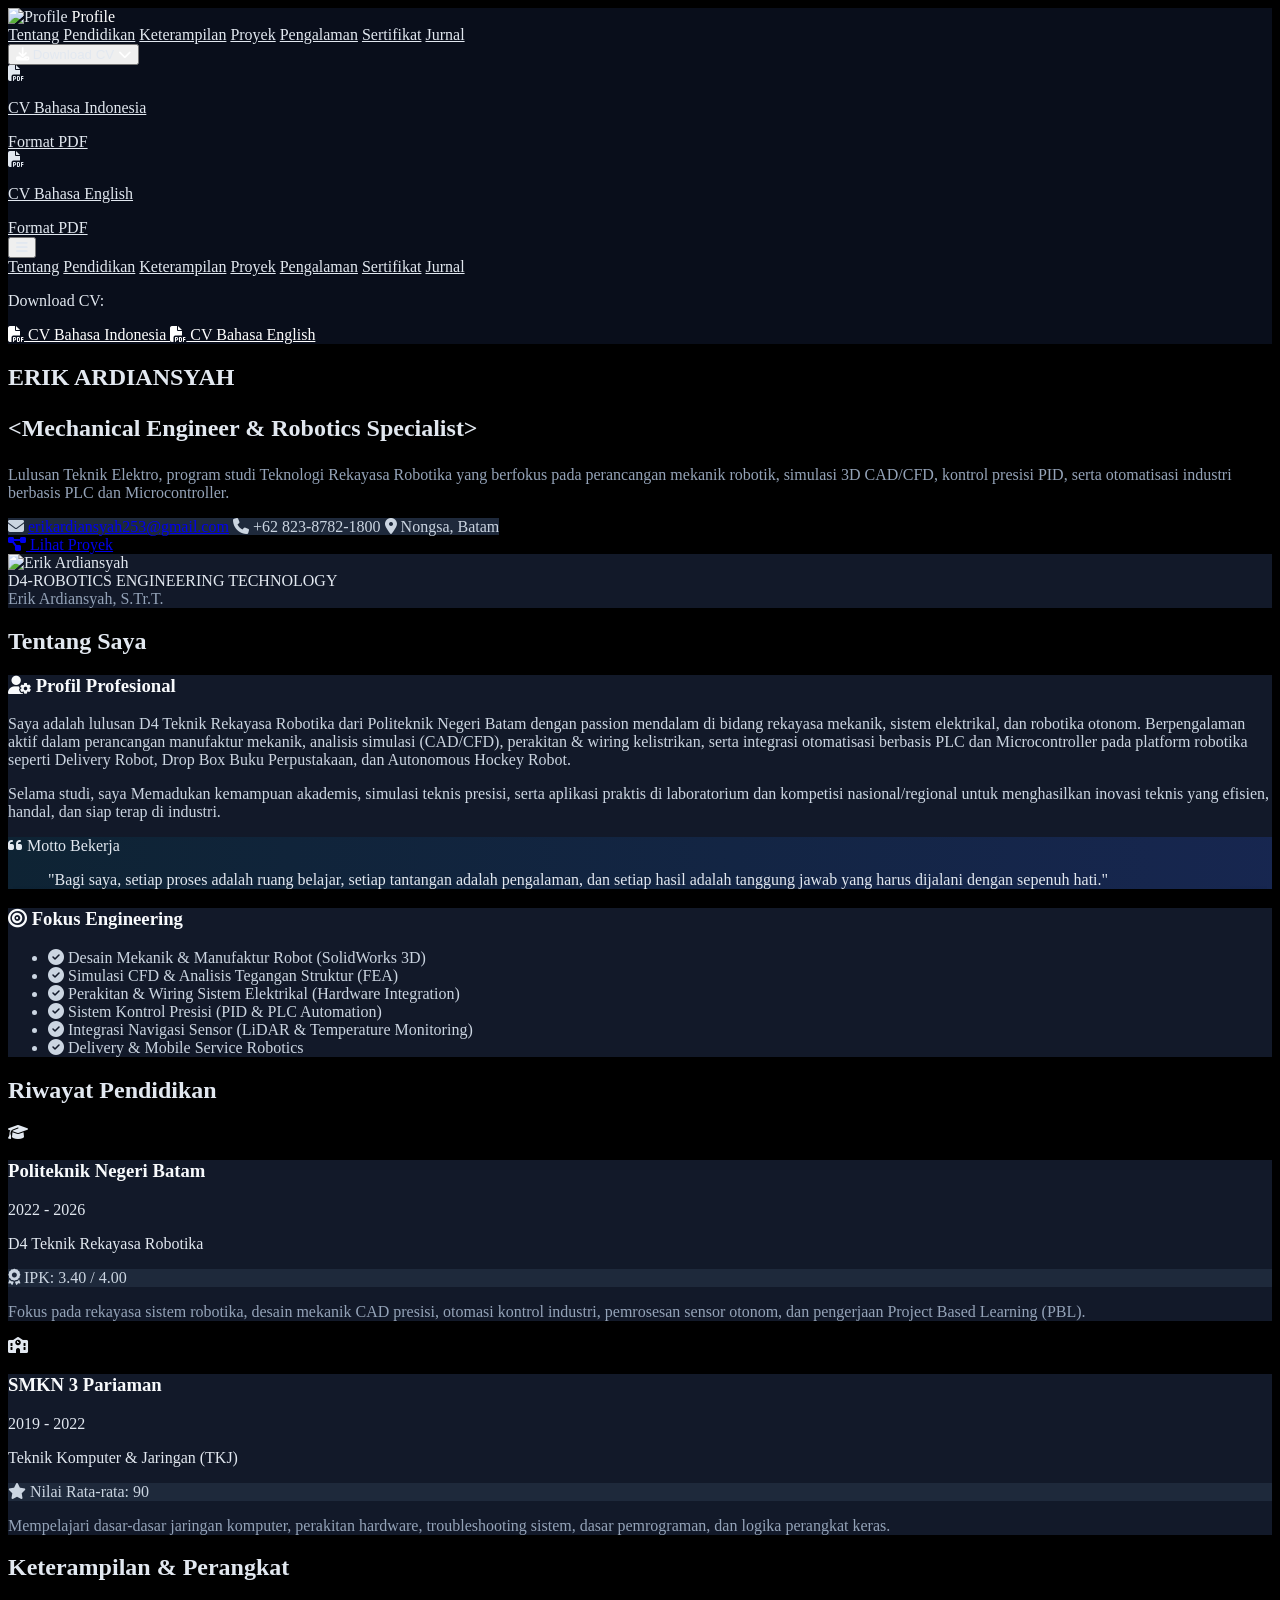
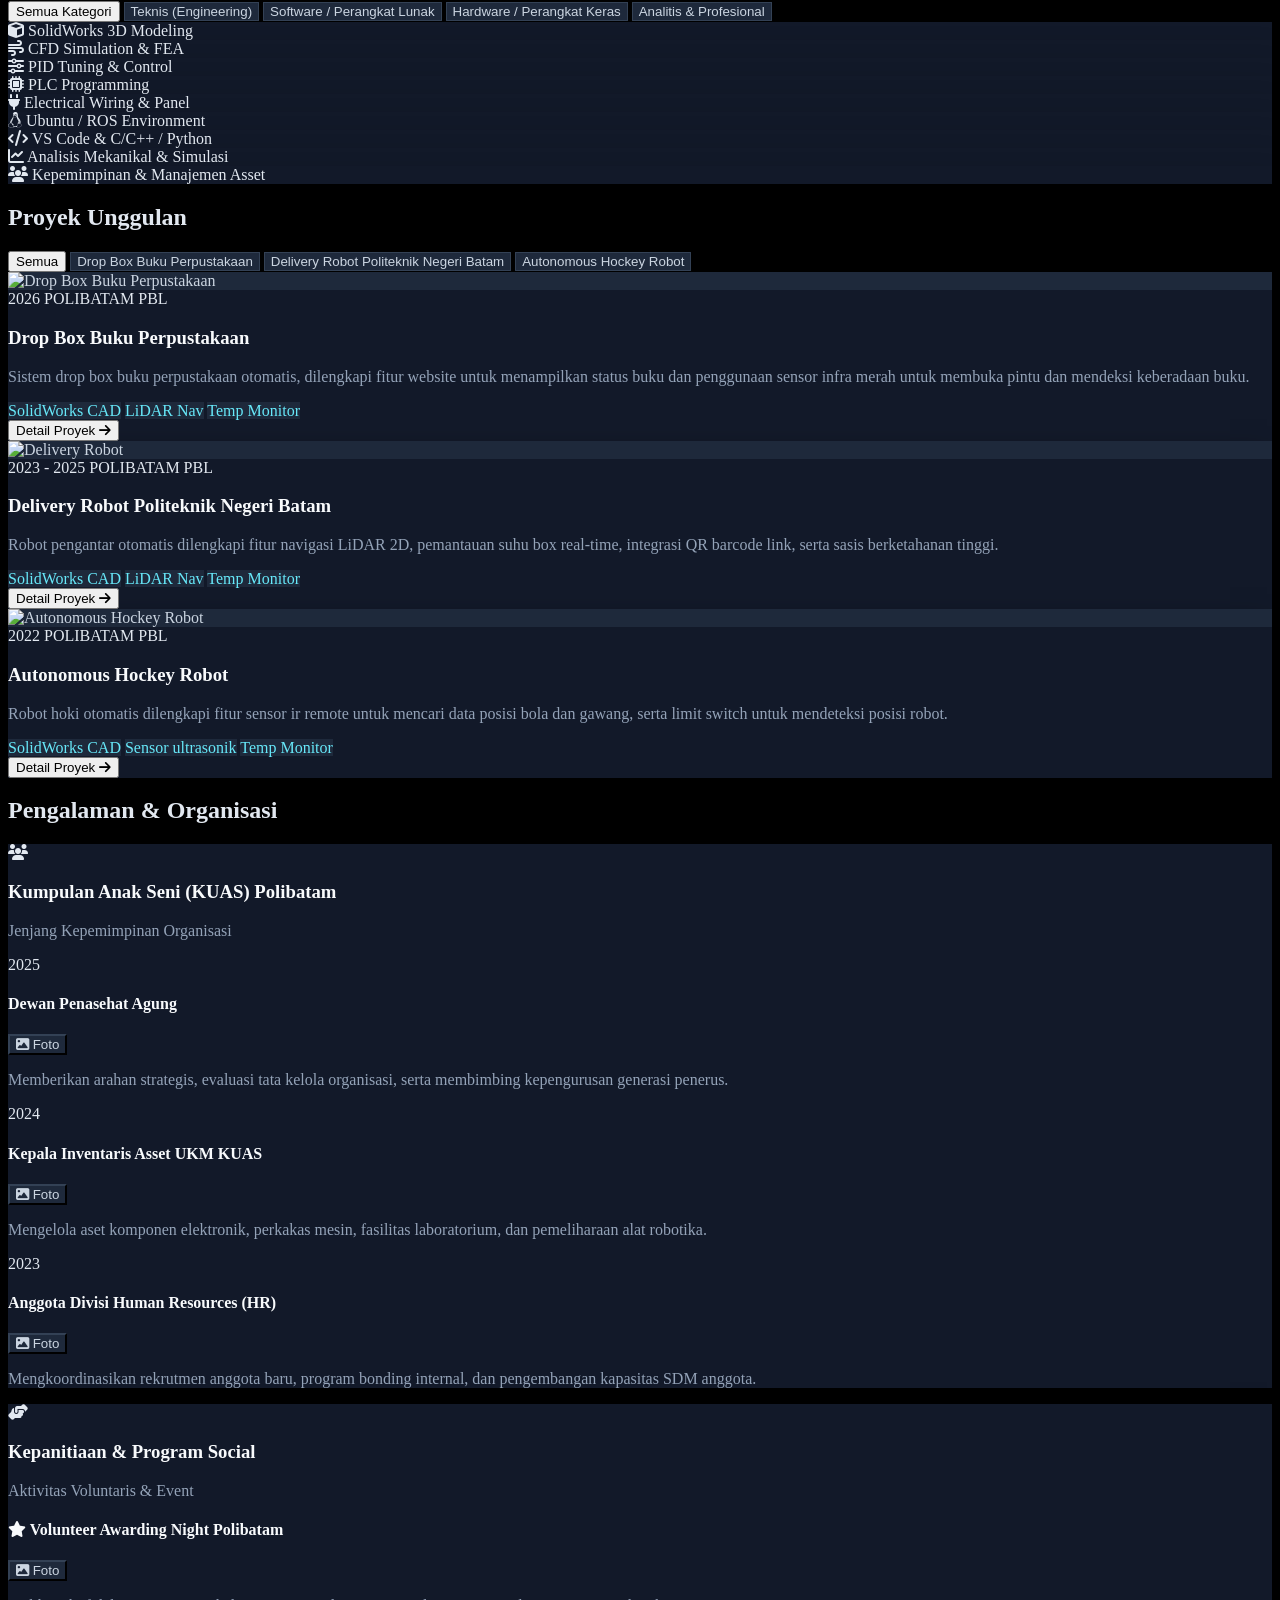
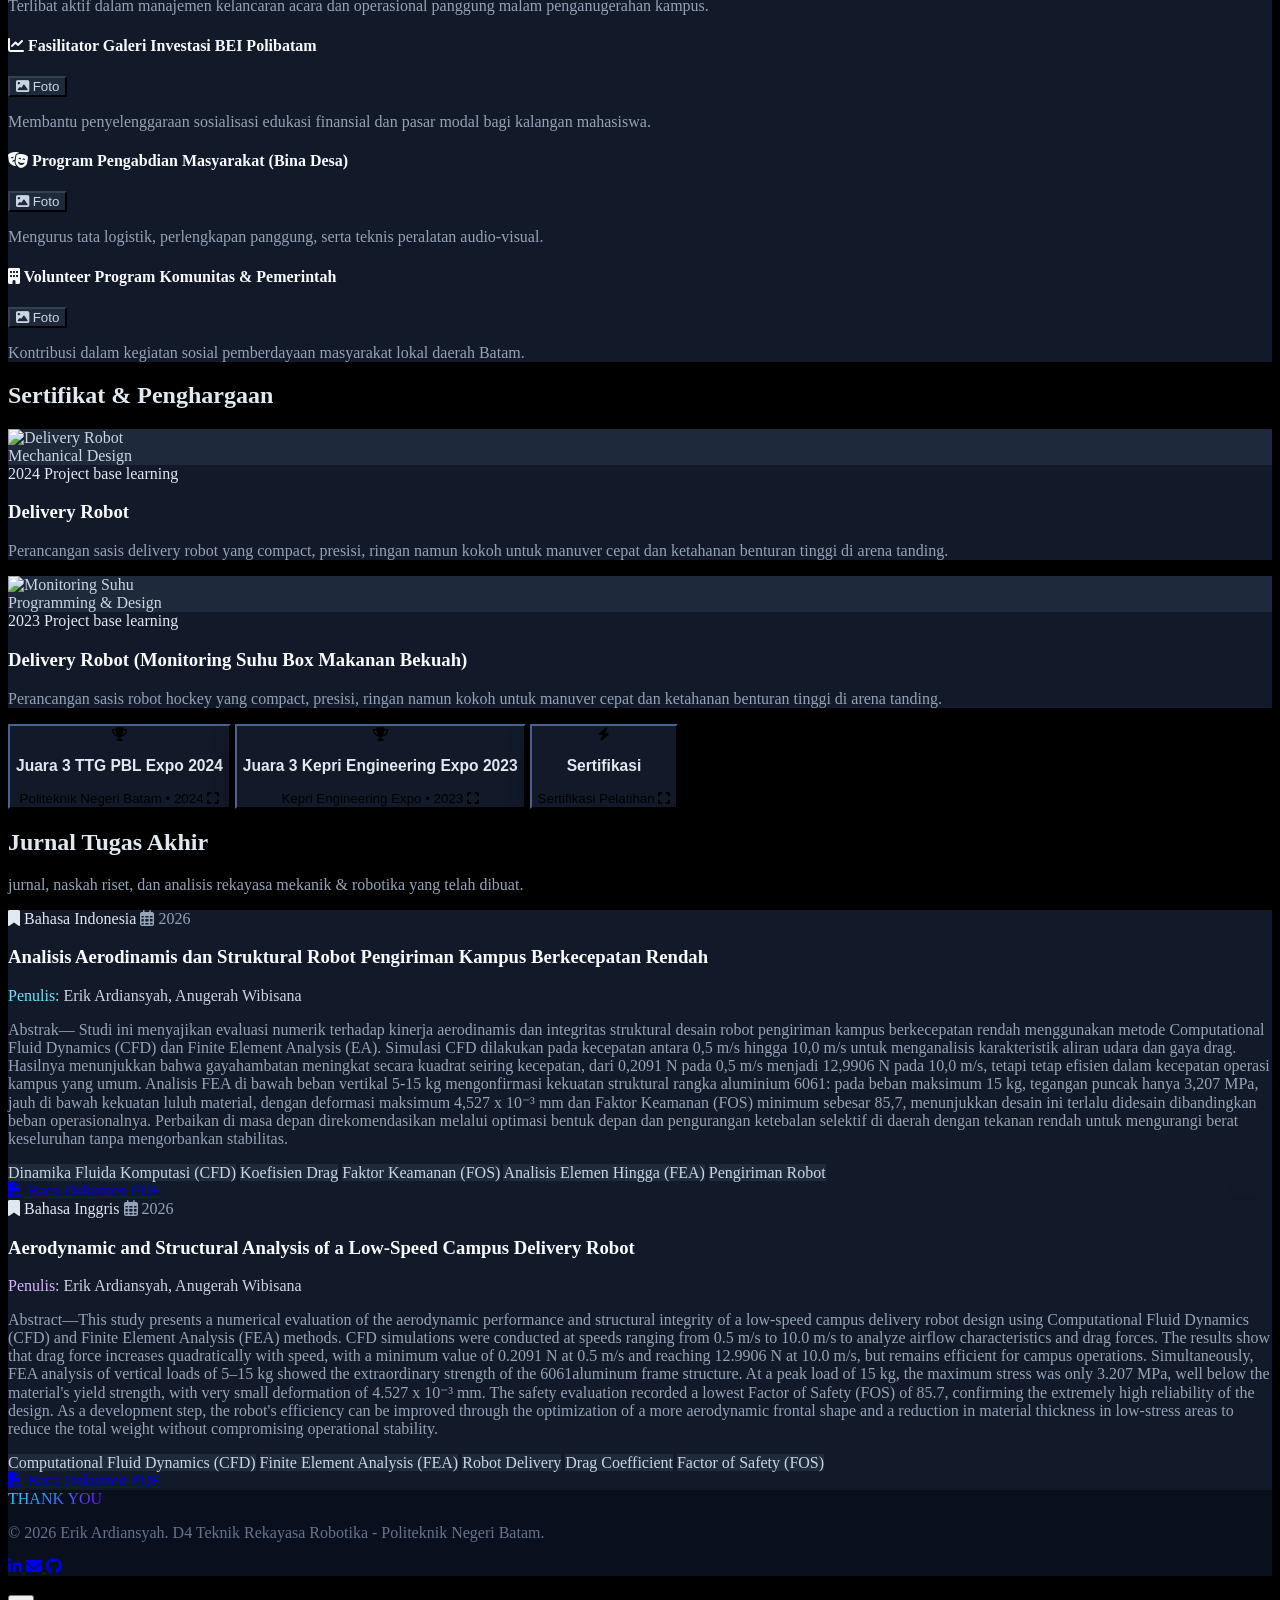
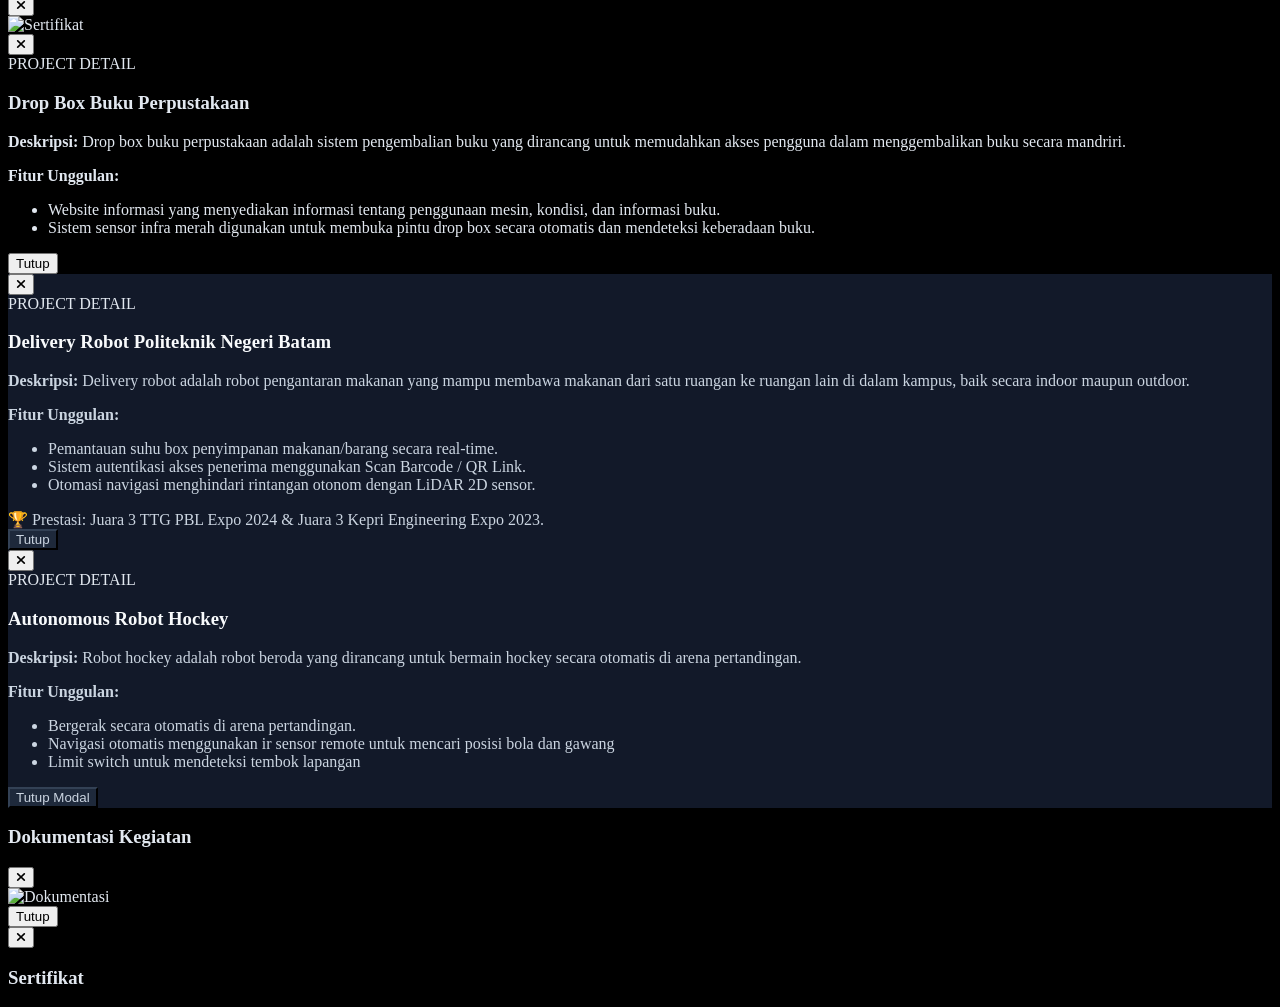
==== Aswan/index.html @ fddb4f60 "Add files via upload" ====
<!DOCTYPE html>
<html lang="id" class="dark scroll-smooth">
<head>
    <meta charset="UTF-8">
    <meta name="viewport" content="width=device-width, initial-scale=1.0">
    <title>Erik Ardiansyah | Robotics & Mechanical Engineer Portfolio</title>
    
    <!-- Tailwind CSS CDN -->
    <script src="https://cdn.tailwindcss.com"></script>
    <script>
        tailwind.config = {
            darkMode: 'class',
            theme: {
                extend: {
                    colors: {
                        neon: {
                            blue: '#00f0ff',
                            cyan: '#0a84ff',
                            purple: '#7000ff'
                        },
                        darkbg: '#0a0f1d',
                        darkcard: '#121929',
                        darkborder: '#1e293b'
                    },
                    fontFamily: {
                        sans: ['Inter', 'sans-serif'],
                        mono: ['Fira Code', 'monospace']
                    }
                }
            }
        }
    </script>
    
    <!-- Google Fonts & FontAwesome -->
    <link href="https://fonts.googleapis.com/css2?family=Inter:wght@300;400;500;600;700;800&family=Fira+Code:wght@400;500;600&display=swap" rel="stylesheet">
    <link rel="stylesheet" href="https://cdnjs.cloudflare.com/ajax/libs/font-awesome/6.4.0/css/all.min.css">
    
    <!-- Custom External CSS -->
    <link rel="stylesheet" href="style.css">
</head>
<body class="bg-black text-slate-200 font-sans transition-colors duration-300 min-h-screen">

    <header class="w-full bg-slate-900 border-b border-slate-800 fixed top-0 left-0 z-50">
        <div class="w-full px-6 lg:px-12">
            <div class="flex items-center justify-between h-20">

                <!-- Logo / Profile Brand -->
                <div class="flex items-center gap-3">
                    <img src="img/foto1.jpeg" alt="Profile" class="w-10 h-10 rounded-full border-2 border-cyan-400 object-cover">
                    <span class="text-white font-bold text-base tracking-wide">Profile</span>
                </div>

                <!-- MENU DESKTOP -->
                <nav class="hidden md:flex items-center space-x-7 text-sm text-slate-300 font-medium">
                    <a href="#tentang" class="hover:text-cyan-400 transition-colors py-1">Tentang</a>
                    <a href="#pendidikan" class="hover:text-cyan-400 transition-colors py-1">Pendidikan</a>
                    <a href="#keterampilan" class="hover:text-cyan-400 transition-colors py-1">Keterampilan</a>
                    <a href="#proyek" class="hover:text-cyan-400 transition-colors py-1">Proyek</a>
                    <a href="#pengalaman" class="hover:text-cyan-400 transition-colors py-1">Pengalaman</a>
                    <a href="#sertifikat" class="hover:text-cyan-400 transition-colors py-1">Sertifikat</a>
                    <a href="#jurnal" class="hover:text-cyan-400 transition-colors py-1">Jurnal</a>

                    <!-- DROPDOWN DOWNLOAD CV -->
                    <div class="relative inline-block text-left group">
                        <button type="button" class="bg-blue-600 hover:bg-blue-500 text-white px-4 py-2 rounded-xl text-sm font-semibold flex items-center gap-2 transition-all shadow-md hover:shadow-cyan-500/20">
                            <i class="fas fa-download"></i>
                            <span>Download CV</span>
                            <i class="fas fa-chevron-down text-xs transition-transform group-hover:rotate-180"></i>
                        </button>

                        <div class="absolute right-0 mt-2 w-56 rounded-xl bg-slate-800 border border-slate-700 shadow-xl opacity-0 invisible group-hover:opacity-100 group-hover:visible transition-all duration-200 z-50 overflow-hidden">
                            <div class="py-1">
                                <a href="pdf/CV-ERIK ARDIANSYAH_Indonesia.pdf" download="CV-ERIK-ARDIANSYAH_Indonesia.pdf" class="flex items-center gap-3 px-4 py-3 text-sm text-slate-200 hover:bg-slate-700/60 transition-colors">
                                    <i class="fas fa-file-pdf text-red-400 text-base"></i>
                                    <div>
                                        <p class="font-medium leading-none">CV Bahasa Indonesia</p>
                                        <span class="text-xs text-slate-400">Format PDF</span>
                                    </div>
                                </a>

                                <div class="border-t border-slate-700/60"></div>

                                <a href="pdf/CV-ERIK ARDIANSYAH_Inggris.pdf" download="CV-ERIK-ARDIANSYAH_Inggris.pdf" class="flex items-center gap-3 px-4 py-3 text-sm text-slate-200 hover:bg-slate-700/60 transition-colors">
                                    <i class="fas fa-file-pdf text-red-400 text-base"></i>
                                    <div>
                                        <p class="font-medium leading-none">CV Bahasa English</p>
                                        <span class="text-xs text-slate-400">Format PDF</span>
                                    </div>
                                </a>
                            </div>
                        </div>
                    </div>
                </nav>

                <!-- TOMBOL HAMBURGER (HP) -->
                <div class="flex md:hidden">
                    <button id="menu-btn" type="button" class="text-slate-300 hover:text-white focus:outline-none p-2 rounded-lg hover:bg-slate-800 transition-colors" aria-label="Toggle Menu">
                        <i id="menu-icon" class="fas fa-bars text-xl"></i>
                    </button>
                </div>

            </div>
        </div>

        <!-- MENU MOBILE DROPDOWN (HP) -->
        <div id="mobile-menu" class="hidden md:hidden bg-slate-900 border-b border-slate-800 px-4 pt-2 pb-6 space-y-3 transition-all duration-300">
            <a href="#tentang" class="mobile-link block text-slate-300 hover:text-cyan-400 py-1 text-sm font-medium">Tentang</a>
            <a href="#pendidikan" class="mobile-link block text-slate-300 hover:text-cyan-400 py-1 text-sm font-medium">Pendidikan</a>
            <a href="#keterampilan" class="mobile-link block text-slate-300 hover:text-cyan-400 py-1 text-sm font-medium">Keterampilan</a>
            <a href="#proyek" class="mobile-link block text-slate-300 hover:text-cyan-400 py-1 text-sm font-medium">Proyek</a>
            <a href="#pengalaman" class="mobile-link block text-slate-300 hover:text-cyan-400 py-1 text-sm font-medium">Pengalaman</a>
            <a href="#sertifikat" class="mobile-link block text-slate-300 hover:text-cyan-400 py-1 text-sm font-medium">Sertifikat</a>
            <a href="#jurnal" class="mobile-link block text-slate-300 hover:text-cyan-400 py-1 text-sm font-medium">Jurnal</a>
            
            <div class="pt-2 space-y-2 border-t border-slate-800">
                <p class="text-xs font-semibold text-slate-400 uppercase tracking-wider">Download CV:</p>
                <a href="pdf/CV-ERIK-ARDIANSYAH_Indonesia.pdf" download="CV-ERIK-ARDIANSYAH_Indonesia.pdf" class="w-full text-center bg-blue-600 hover:bg-blue-500 text-white px-4 py-2 rounded-xl text-xs font-semibold flex items-center justify-center gap-2 transition-all">
                    <i class="fas fa-file-pdf"></i> CV Bahasa Indonesia
                </a>
                <a href="pdf/CV-ERIK-ARDIANSYAH_Inggris.pdf" download="CV-ERIK-ARDIANSYAH_Inggris.pdf" class="w-full text-center bg-blue-600 hover:bg-blue-500 text-white px-4 py-2 rounded-xl text-xs font-semibold flex items-center justify-center gap-2 transition-all">
                    <i class="fas fa-file-pdf"></i> CV Bahasa English
                </a>
            </div>
        </div>
    </header>

    <main class="max-w-7xl mx-auto px-4 sm:px-6 lg:px-8 space-y-24 py-12">

        <!-- HERO SECTION -->
        <section class="min-h-[80vh] flex flex-col lg:flex-row items-center justify-center gap-8 lg:gap-16 xl:gap-20 pt-20 sm:pt-32">
            <div class="flex-1 max-w-xl space-y-6 text-center lg:text-left lg:pl-6 xl:pl-10">
                <h1 class="font-serif text-4xl sm:text-5xl font-extrabold text-white tracking-tight leading-none mb-1">
                    ERIK ARDIANSYAH
                    <p class="text-white font-mono text-lg sm:text-xl mt-1">    
                        &lt;Mechanical Engineer &amp; Robotics Specialist&gt;
                    </p>
                </h1>
                
                <p class="text-slate-400 dark:text-slate-400 max-w-2xl text-base sm:text-lg leading-relaxed mx-auto lg:mx-0 text-justify">
                    Lulusan Teknik Elektro, program studi Teknologi Rekayasa Robotika yang berfokus pada perancangan mekanik robotik, simulasi 3D CAD/CFD, kontrol presisi PID, serta otomatisasi industri berbasis PLC dan Microcontroller.
                </p>

                <div class="pt-2 flex flex-wrap justify-center lg:justify-start gap-4 text-xs sm:text-sm text-slate-300 dark:text-slate-300">
                    <span class="flex items-center space-x-2 bg-slate-800/60 dark:bg-slate-800/60 px-3 py-1.5 rounded-md border border-slate-700/50">
                        <i class="fas fa-envelope text-cyan-400"></i>
                        <a href="mailto:erikardiansyah253@gmail.com" class="hover:underline">erikardiansyah253@gmail.com</a>
                    </span>
                    <span class="flex items-center space-x-2 bg-slate-800/60 dark:bg-slate-800/60 px-3 py-1.5 rounded-md border border-slate-700/50">
                        <i class="fas fa-phone text-cyan-400"></i>
                        <span>+62 823-8782-1800</span>
                    </span>
                    <span class="flex items-center space-x-2 bg-slate-800/60 dark:bg-slate-800/60 px-3 py-1.5 rounded-md border border-slate-700/50">
                        <i class="fas fa-map-marker-alt text-cyan-400"></i>
                        <span>Nongsa, Batam</span>
                    </span>
                </div>

                <div class="pt-4 flex flex-col sm:flex-row items-center justify-center lg:justify-start gap-4">
                    <a href="#proyek" class="w-full sm:w-auto px-8 py-3.5 rounded-xl font-bold bg-cyan-500 hover:bg-cyan-400 text-slate-950 shadow-lg shadow-cyan-500/20 hover:scale-[1.02] active:scale-95 transition-all text-center">
                        <i class="fas fa-project-diagram mr-2"></i> Lihat Proyek
                    </a>
                </div>

            </div>

            <div class="relative flex-1 flex justify-center items-center">
                <div class="relative w-72 h-72 sm:w-96 sm:h-96 rounded-2xl bg-darkcard dark:bg-darkcard border-2 border-slate-700 dark:border-slate-700 p-4 shadow-2xl flex flex-col items-center justify-between overflow-hidden group">
                    <div class="relative my-auto flex items-center justify-center">
                        <div class="w-44 h-44 sm:w-56 sm:h-56 rounded-full bg-slate-800/80 border-2 border-cyan-500/40 flex items-center justify-center overflow-hidden">
                            <img src="img/foto2.jpeg" alt="Erik Ardiansyah" class="w-full h-full object-cover group-hover:scale-110 transition-transform duration-500">
                        </div>
                        <div class="absolute -bottom-2 px-3 py-1 rounded-full bg-cyan-500 text-slate-950 text-xs font-bold font-mono shadow-md text-center">
                            D4-ROBOTICS ENGINEERING TECHNOLOGY
                        </div>
                    </div>

                    <div class="w-full text-center pt-2 border-t border-slate-800">
                        <span class="text-xs font-mono text-slate-400">Erik Ardiansyah, S.Tr.T.</span>
                    </div>
                </div>
            </div>
        </section>

        <!-- TENTANG SAYA -->
        <section id="tentang" class="scroll-mt-24 space-y-8">
            <div class="flex flex-col items-center text-center space-y-2">
                <h2 class="text-3xl font-extrabold text-white">Tentang Saya</h2>
                <div class="w-16 h-1 bg-cyan-500 rounded-full"></div>
            </div>

            <div class="grid grid-cols-1 lg:grid-cols-3 gap-8">
                <div class="lg:col-span-2 bg-darkcard dark:bg-darkcard rounded-2xl p-6 sm:p-8 border border-slate-800 dark:border-slate-800 shadow-xl space-y-6">
                    <h3 class="text-xl font-bold text-slate-100 dark:text-slate-100 flex items-center">
                        <i class="fas fa-user-gear text-cyan-400 mr-3"></i> Profil Profesional
                    </h3>
                    <p class="text-slate-300 dark:text-slate-300 leading-relaxed">
                        Saya adalah lulusan D4 Teknik Rekayasa Robotika dari Politeknik Negeri Batam dengan passion mendalam di bidang rekayasa mekanik, sistem elektrikal, dan robotika otonom. Berpengalaman aktif dalam perancangan manufaktur mekanik, analisis simulasi (CAD/CFD), perakitan & wiring kelistrikan, serta integrasi otomatisasi berbasis PLC dan Microcontroller pada platform robotika seperti Delivery Robot, Drop Box Buku Perpustakaan, dan Autonomous Hockey Robot.
                    </p>
                    <p class="text-slate-300 dark:text-slate-300 leading-relaxed">
                        Selama studi, saya Memadukan kemampuan akademis, simulasi teknis presisi, serta aplikasi praktis di laboratorium dan kompetisi nasional/regional untuk menghasilkan inovasi teknis yang efisien, handal, dan siap terap di industri.
                    </p>

                    <div class="p-4 rounded-xl bg-gradient-to-r from-cyan-950/40 to-blue-950/40 border border-cyan-500/30 space-y-2">
                        <span class="text-xs font-mono text-cyan-400 font-bold uppercase tracking-wider flex items-center">
                            <i class="fas fa-quote-left mr-2"></i> Motto Bekerja
                        </span>
                        <blockquote class="italic text-sm text-slate-200 dark:text-slate-200">
                            "Bagi saya, setiap proses adalah ruang belajar, setiap tantangan adalah pengalaman, dan setiap hasil adalah tanggung jawab yang harus dijalani dengan sepenuh hati."
                        </blockquote>
                    </div>
                </div>

                <div class="bg-darkcard dark:bg-darkcard rounded-2xl p-6 sm:p-8 border border-slate-800 dark:border-slate-800 shadow-xl space-y-6">
                    <h3 class="text-xl font-bold text-slate-100 dark:text-slate-100 flex items-center">
                        <i class="fas fa-bullseye text-cyan-400 mr-3"></i> Fokus Engineering
                    </h3>
                    <ul class="space-y-3 text-sm text-slate-300 dark:text-slate-300">
                        <li class="flex items-start">
                            <i class="fas fa-check-circle text-cyan-400 mt-1 mr-3 shrink-0"></i>
                            <span>Desain Mekanik & Manufaktur Robot (SolidWorks 3D)</span>
                        </li>
                        <li class="flex items-start">
                            <i class="fas fa-check-circle text-cyan-400 mt-1 mr-3 shrink-0"></i>
                            <span>Simulasi CFD & Analisis Tegangan Struktur (FEA)</span>
                        </li>
                        <li class="flex items-start">
                            <i class="fas fa-check-circle text-cyan-400 mt-1 mr-3 shrink-0"></i>
                            <span>Perakitan & Wiring Sistem Elektrikal (Hardware Integration)</span>
                        </li>
                        <li class="flex items-start">
                            <i class="fas fa-check-circle text-cyan-400 mt-1 mr-3 shrink-0"></i>
                            <span>Sistem Kontrol Presisi (PID & PLC Automation)</span>
                        </li>
                        <li class="flex items-start">
                            <i class="fas fa-check-circle text-cyan-400 mt-1 mr-3 shrink-0"></i>
                            <span>Integrasi Navigasi Sensor (LiDAR & Temperature Monitoring)</span>
                        </li>
                        <li class="flex items-start">
                            <i class="fas fa-check-circle text-cyan-400 mt-1 mr-3 shrink-0"></i>
                            <span>Delivery & Mobile Service Robotics</span>
                        </li>
                    </ul>
                </div>
            </div>
        </section>

        <!-- RIWAYAT PENDIDIKAN -->
        <section id="pendidikan" class="scroll-mt-24 space-y-8">
            <div class="flex flex-col items-center text-center space-y-2">
                <h2 class="text-3xl font-extrabold text-white">Riwayat Pendidikan</h2>
                <div class="w-16 h-1 bg-cyan-500 rounded-full"></div>
            </div>

            <div class="relative max-w-4xl mx-auto before:absolute before:inset-0 before:left-1/2 before:-ml-0.5 before:w-0.5 before:bg-gradient-to-b before:from-cyan-500 before:to-purple-600">
                <div class="relative flex items-center justify-between md:justify-normal md:odd:flex-row-reverse group mb-8">
                    <div class="flex items-center justify-center w-10 h-10 rounded-full bg-darkbg border-2 border-cyan-400 text-cyan-400 shrink-0 md:order-1 md:group-odd:-translate-x-1/2 md:group-even:translate-x-1/2 shadow-lg z-10">
                        <i class="fas fa-graduation-cap"></i>
                    </div>
                    <div class="w-[calc(100%-3rem)] md:w-[calc(50%-2.5rem)] bg-darkcard dark:bg-darkcard p-6 rounded-2xl border border-slate-800 dark:border-slate-800 shadow-xl">
                        <div class="flex items-center justify-between space-x-2 mb-1">
                            <h3 class="font-bold text-lg text-slate-100 dark:text-slate-100">Politeknik Negeri Batam</h3>
                            <span class="text-xs font-mono px-2.5 py-1 rounded-full bg-cyan-500/10 text-cyan-400 border border-cyan-500/20">2022 - 2026</span>
                        </div>
                        <p class="text-sm font-semibold text-cyan-400 mb-2">D4 Teknik Rekayasa Robotika</p>
                        <div class="inline-block px-3 py-1 rounded-lg bg-slate-800 dark:bg-slate-800 text-xs font-mono text-slate-300 dark:text-slate-300 mb-3">
                            <i class="fas fa-award text-yellow-400 mr-1"></i> IPK: 3.40 / 4.00
                        </div>
                        <p class="text-xs text-slate-400 leading-relaxed">
                            Fokus pada rekayasa sistem robotika, desain mekanik CAD presisi, otomasi kontrol industri, pemrosesan sensor otonom, dan pengerjaan Project Based Learning (PBL).
                        </p>
                    </div>
                </div>

                <div class="relative flex items-center justify-between md:justify-normal md:odd:flex-row-reverse group">
                    <div class="flex items-center justify-center w-10 h-10 rounded-full bg-darkbg border-2 border-purple-500 text-purple-400 shrink-0 md:order-1 md:group-odd:-translate-x-1/2 md:group-even:translate-x-1/2 shadow-lg z-10">
                        <i class="fas fa-school"></i>
                    </div>
                    <div class="w-[calc(100%-3rem)] md:w-[calc(50%-2.5rem)] bg-darkcard dark:bg-darkcard p-6 rounded-2xl border border-slate-800 dark:border-slate-800 shadow-xl">
                        <div class="flex items-center justify-between space-x-2 mb-1">
                            <h3 class="font-bold text-lg text-slate-100 dark:text-slate-100">SMKN 3 Pariaman</h3>
                            <span class="text-xs font-mono px-2.5 py-1 rounded-full bg-purple-500/10 text-purple-400 border border-purple-500/20">2019 - 2022</span>
                        </div>
                        <p class="text-sm font-semibold text-purple-400 mb-2">Teknik Komputer & Jaringan (TKJ)</p>
                        <div class="inline-block px-3 py-1 rounded-lg bg-slate-800 dark:bg-slate-800 text-xs font-mono text-slate-300 dark:text-slate-300 mb-3">
                            <i class="fas fa-star text-yellow-400 mr-1"></i> Nilai Rata-rata: 90
                        </div>
                        <p class="text-xs text-slate-400 leading-relaxed">
                            Mempelajari dasar-dasar jaringan komputer, perakitan hardware, troubleshooting sistem, dasar pemrograman, dan logika perangkat keras.
                        </p>
                    </div>
                </div>
            </div>
        </section>

        <!-- KETERAMPILAN & PERANGKAT -->
        <section id="keterampilan" class="scroll-mt-24 space-y-8">
            <div class="flex flex-col items-center text-center space-y-2">
                <h2 class="text-3xl font-extrabold text-white">Keterampilan & Perangkat</h2>
                <div class="w-16 h-1 bg-cyan-500 rounded-full"></div>
            </div>

            <div class="flex flex-wrap justify-center gap-2 max-w-3xl mx-auto" id="skillsTabContainer">
                <button onclick="filterSkills('all')" class="skill-tab-btn px-4 py-2 rounded-xl text-xs sm:text-sm font-semibold transition-all bg-cyan-500 text-slate-950 active-tab" data-category="all">Semua Kategori</button>
                <button onclick="filterSkills('engineering')" class="skill-tab-btn px-4 py-2 rounded-xl text-xs sm:text-sm font-semibold transition-all bg-slate-800 text-slate-300 hover:bg-slate-700" data-category="engineering">Teknis (Engineering)</button>
                <button onclick="filterSkills('software')" class="skill-tab-btn px-4 py-2 rounded-xl text-xs sm:text-sm font-semibold transition-all bg-slate-800 text-slate-300 hover:bg-slate-700" data-category="software">Software / Perangkat Lunak</button>
                <button onclick="filterSkills('hardware')" class="skill-tab-btn px-4 py-2 rounded-xl text-xs sm:text-sm font-semibold transition-all bg-slate-800 text-slate-300 hover:bg-slate-700" data-category="hardware">Hardware / Perangkat Keras</button>
                <button onclick="filterSkills('analytical')" class="skill-tab-btn px-4 py-2 rounded-xl text-xs sm:text-sm font-semibold transition-all bg-slate-800 text-slate-300 hover:bg-slate-700" data-category="analytical">Analitis & Profesional</button>
            </div>

            <div class="grid grid-cols-1 sm:grid-cols-2 lg:grid-cols-3 gap-6" id="skillsGrid">
                <div class="skill-card bg-darkcard dark:bg-darkcard p-5 rounded-2xl border border-slate-800 dark:border-slate-800 shadow-md" data-category="engineering">
                    <div class="flex items-center justify-between">
                        <span class="font-bold text-slate-200 dark:text-slate-200 flex items-center">
                            <i class="fas fa-cube text-cyan-400 mr-2.5"></i> SolidWorks 3D Modeling
                        </span>
                    </div>
                </div>

                <div class="skill-card bg-darkcard dark:bg-darkcard p-5 rounded-2xl border border-slate-800 dark:border-slate-800 shadow-md" data-category="engineering">
                    <div class="flex items-center justify-between">
                        <span class="font-bold text-slate-200 dark:text-slate-200 flex items-center">
                            <i class="fas fa-wind text-cyan-400 mr-2.5"></i> CFD Simulation & FEA
                        </span>
                    </div>
                </div>

                <div class="skill-card bg-darkcard dark:bg-darkcard p-5 rounded-2xl border border-slate-800 dark:border-slate-800 shadow-md" data-category="engineering">
                    <div class="flex items-center justify-between">
                        <span class="font-bold text-slate-200 dark:text-slate-200 flex items-center">
                            <i class="fas fa-sliders-h text-cyan-400 mr-2.5"></i> PID Tuning & Control
                        </span>
                    </div>
                </div>

                <div class="skill-card bg-darkcard dark:bg-darkcard p-5 rounded-2xl border border-slate-800 dark:border-slate-800 shadow-md" data-category="engineering">
                    <div class="flex items-center justify-between">
                        <span class="font-bold text-slate-200 dark:text-slate-200 flex items-center">
                            <i class="fas fa-microchip text-cyan-400 mr-2.5"></i> PLC Programming
                        </span>
                    </div>
                </div>

                <div class="skill-card bg-darkcard dark:bg-darkcard p-5 rounded-2xl border border-slate-800 dark:border-slate-800 shadow-md" data-category="hardware">
                    <div class="flex items-center justify-between">
                        <span class="font-bold text-slate-200 dark:text-slate-200 flex items-center">
                            <i class="fas fa-plug text-purple-400 mr-2.5"></i> Electrical Wiring & Panel
                        </span>
                    </div>
                </div>

                <div class="skill-card bg-darkcard dark:bg-darkcard p-5 rounded-2xl border border-slate-800 dark:border-slate-800 shadow-md" data-category="software">
                    <div class="flex items-center justify-between">
                        <span class="font-bold text-slate-200 dark:text-slate-200 flex items-center">
                            <i class="fab fa-linux text-green-400 mr-2.5"></i> Ubuntu / ROS Environment
                        </span>
                    </div>
                </div>

                <div class="skill-card bg-darkcard dark:bg-darkcard p-5 rounded-2xl border border-slate-800 dark:border-slate-800 shadow-md" data-category="software">
                    <div class="flex items-center justify-between">
                        <span class="font-bold text-slate-200 dark:text-slate-200 flex items-center">
                            <i class="fas fa-code text-green-400 mr-2.5"></i> VS Code & C/C++ / Python
                        </span>
                    </div>
                </div>

                <div class="skill-card bg-darkcard dark:bg-darkcard p-5 rounded-2xl border border-slate-800 dark:border-slate-800 shadow-md" data-category="analytical">
                    <div class="flex items-center justify-between">
                        <span class="font-bold text-slate-200 dark:text-slate-200 flex items-center">
                            <i class="fas fa-chart-line text-yellow-400 mr-2.5"></i> Analisis Mekanikal & Simulasi
                        </span>
                    </div>
                </div>

                <div class="skill-card bg-darkcard dark:bg-darkcard p-5 rounded-2xl border border-slate-800 dark:border-slate-800 shadow-md" data-category="analytical">
                    <div class="flex items-center justify-between">
                        <span class="font-bold text-slate-200 dark:text-slate-200 flex items-center">
                            <i class="fas fa-users text-yellow-400 mr-2.5"></i> Kepemimpinan & Manajemen Asset
                        </span>
                    </div>
                </div>
            </div>
        </section>

        <!-- PROYEK UNGGULAN -->
        <section id="proyek" class="scroll-mt-24 space-y-8">
            <div class="flex flex-col items-center text-center space-y-2">
                <h2 class="text-3xl font-extrabold text-white">Proyek Unggulan</h2>
                <div class="w-16 h-1 bg-cyan-500 rounded-full"></div>
            </div>

            <div class="flex flex-wrap justify-center gap-2 max-w-3xl mx-auto">
                <button onclick="filterProjects('all')" class="proj-filter-btn px-4 py-2 rounded-xl text-xs sm:text-sm font-semibold bg-cyan-500 text-slate-950 active-proj-btn" data-proj="all">Semua</button>
                <button onclick="filterProjects('dropbox')" class="proj-filter-btn px-4 py-2 rounded-xl text-xs sm:text-sm font-semibold bg-slate-800 text-slate-300 hover:bg-slate-700" data-proj="dropbox">Drop Box Buku Perpustakaan</button>
                <button onclick="filterProjects('delivery')" class="proj-filter-btn px-4 py-2 rounded-xl text-xs sm:text-sm font-semibold bg-slate-800 text-slate-300 hover:bg-slate-700" data-proj="delivery">Delivery Robot Politeknik Negeri Batam</button>
                <button onclick="filterProjects('hockey')" class="proj-filter-btn px-4 py-2 rounded-xl text-xs sm:text-sm font-semibold bg-slate-800 text-slate-300 hover:bg-slate-700" data-proj="hockey">Autonomous Hockey Robot</button>
            </div>

            <div class="w-full max-w-7xl mx-auto grid grid-cols-1 lg:grid-cols-3 gap-8" id="projectsGrid">
                <!-- Project 1 -->
                <div class="proj-card bg-darkcard dark:bg-darkcard rounded-2xl border border-slate-800 dark:border-slate-800 overflow-hidden shadow-xl hover:border-cyan-500/50 transition-all group" data-type="dropbox">
                    <div class="relative h-52 bg-slate-800 overflow-hidden flex items-center justify-center">
                        <img src="https://images.unsplash.com/photo-1485827404703-89b55fcc595e?auto=format&fit=crop&w=800&q=80" alt="Drop Box Buku Perpustakaan" class="w-full h-full object-cover group-hover:scale-105 transition-transform duration-500">
                        <div class="absolute inset-0 bg-gradient-to-t from-darkcard via-transparent to-transparent"></div>
                    </div>
                    <div class="p-6 space-y-4">
                        <div class="flex items-center justify-between text-xs font-mono text-cyan-400">
                            <span>2026</span>
                            <span>POLIBATAM PBL</span>
                        </div>
                        <h3 class="text-xl font-bold text-slate-100 dark:text-slate-100 group-hover:text-cyan-400 transition-colors">Drop Box Buku Perpustakaan</h3>
                        <p class="text-sm text-slate-400 line-clamp-2">Sistem drop box buku perpustakaan otomatis, dilengkapi fitur website untuk menampilkan status buku dan penggunaan sensor infra merah untuk membuka pintu dan mendeksi keberadaan buku.</p>
                        <div class="flex flex-wrap gap-2 text-xs">
                            <span class="px-2.5 py-1 rounded-md bg-slate-800 text-cyan-300">SolidWorks CAD</span>
                            <span class="px-2.5 py-1 rounded-md bg-slate-800 text-cyan-300">LiDAR Nav</span>
                            <span class="px-2.5 py-1 rounded-md bg-slate-800 text-cyan-300">Temp Monitor</span>
                        </div>
                        <button onclick="openModal('modalDrop')" class="w-full py-2.5 rounded-xl border border-cyan-500/30 text-cyan-400 font-semibold text-sm hover:bg-cyan-500 hover:text-slate-950 transition-colors flex items-center justify-center space-x-2">
                            <span>Detail Proyek</span>
                            <i class="fas fa-arrow-right"></i>
                        </button>
                    </div>
                </div>

                <!-- Project 2 -->
                <div class="proj-card bg-darkcard dark:bg-darkcard rounded-2xl border border-slate-800 dark:border-slate-800 overflow-hidden shadow-xl hover:border-cyan-500/50 transition-all group" data-type="delivery">
                    <div class="relative h-52 bg-slate-800 overflow-hidden flex items-center justify-center">
                        <img src="img/d.jpeg" alt="Delivery Robot" class="w-full h-full object-cover group-hover:scale-105 transition-transform duration-500">
                        <div class="absolute inset-0 bg-gradient-to-t from-darkcard via-transparent to-transparent"></div>
                    </div>
                    <div class="p-6 space-y-4">
                        <div class="flex items-center justify-between text-xs font-mono text-cyan-400">
                            <span>2023 - 2025</span>
                            <span>POLIBATAM PBL</span>
                        </div>
                        <h3 class="text-xl font-bold text-slate-100 dark:text-slate-100 group-hover:text-cyan-400 transition-colors">Delivery Robot Politeknik Negeri Batam</h3>
                        <p class="text-sm text-slate-400 line-clamp-2">Robot pengantar otomatis dilengkapi fitur navigasi LiDAR 2D, pemantauan suhu box real-time, integrasi QR barcode link, serta sasis berketahanan tinggi.</p>
                        <div class="flex flex-wrap gap-2 text-xs">
                            <span class="px-2.5 py-1 rounded-md bg-slate-800 text-cyan-300">SolidWorks CAD</span>
                            <span class="px-2.5 py-1 rounded-md bg-slate-800 text-cyan-300">LiDAR Nav</span>
                            <span class="px-2.5 py-1 rounded-md bg-slate-800 text-cyan-300">Temp Monitor</span>
                        </div>
                        <button onclick="openModal('modalDelivery')" class="w-full py-2.5 rounded-xl border border-cyan-500/30 text-cyan-400 font-semibold text-sm hover:bg-cyan-500 hover:text-slate-950 transition-colors flex items-center justify-center space-x-2">
                            <span>Detail Proyek</span>
                            <i class="fas fa-arrow-right"></i>
                        </button>
                    </div>
                </div>

                <!-- Project 3 -->
                <div class="proj-card bg-darkcard dark:bg-darkcard rounded-2xl border border-slate-800 dark:border-slate-800 overflow-hidden shadow-xl hover:border-cyan-500/50 transition-all group" data-type="hockey">
                    <div class="relative h-52 bg-slate-800 overflow-hidden flex items-center justify-center">
                        <img src="img/hoky.jpeg" alt="Autonomous Hockey Robot" class="w-full h-full object-cover group-hover:scale-105 transition-transform duration-500">
                        <div class="absolute inset-0 bg-gradient-to-t from-darkcard via-transparent to-transparent"></div>
                    </div>
                    <div class="p-6 space-y-4">
                        <div class="flex items-center justify-between text-xs font-mono text-cyan-400">
                            <span>2022</span>
                            <span>POLIBATAM PBL</span>
                        </div>
                        <h3 class="text-xl font-bold text-slate-100 dark:text-slate-100 group-hover:text-cyan-400 transition-colors">Autonomous Hockey Robot</h3>
                        <p class="text-sm text-slate-400 line-clamp-2">Robot hoki otomatis dilengkapi fitur sensor ir remote untuk mencari data posisi bola dan gawang, serta limit switch untuk mendeteksi posisi robot.</p>
                        <div class="flex flex-wrap gap-2 text-xs">
                            <span class="px-2.5 py-1 rounded-md bg-slate-800 text-cyan-300">SolidWorks CAD</span>
                            <span class="px-2.5 py-1 rounded-md bg-slate-800 text-cyan-300">Sensor ultrasonik</span>
                            <span class="px-2.5 py-1 rounded-md bg-slate-800 text-cyan-300">Temp Monitor</span>
                        </div>
                        <button onclick="openModal('modalHockey')" class="w-full py-2.5 rounded-xl border border-cyan-500/30 text-cyan-400 font-semibold text-sm hover:bg-cyan-500 hover:text-slate-950 transition-colors flex items-center justify-center space-x-2">
                            <span>Detail Proyek</span>
                            <i class="fas fa-arrow-right"></i>
                        </button>
                    </div>
                </div>
            </div>
        </section>

        <!-- PENGALAMAN & ORGANISASI -->
        <section id="pengalaman" class="scroll-mt-24 space-y-8">
            <div class="flex flex-col items-center text-center space-y-2">
                <h2 class="text-3xl font-extrabold text-white">Pengalaman & Organisasi</h2>
                <div class="w-16 h-1 bg-cyan-500 rounded-full"></div>
            </div>

            <div class="grid grid-cols-1 lg:grid-cols-2 gap-8">
                <div class="bg-darkcard rounded-2xl p-6 sm:p-8 border border-slate-800 shadow-xl space-y-6">
                    <div class="flex items-start space-x-4 border-b border-slate-800/80 pb-4">
                        <div class="w-12 h-12 rounded-xl bg-cyan-500/10 border border-cyan-500/30 flex items-center justify-center text-cyan-400 shrink-0 text-xl">
                            <i class="fas fa-users"></i>
                        </div>
                        <div>
                            <h3 class="text-xl font-bold text-slate-100">Kumpulan Anak Seni (KUAS) Polibatam</h3>
                            <p class="text-xs font-mono text-slate-400">Jenjang Kepemimpinan Organisasi</p>
                        </div>
                    </div>

                    <!-- 1 -->
                    <div class="space-y-6 relative before:absolute before:inset-0 before:left-2 before:w-0.5 before:bg-slate-800">
                        <div class="relative pl-7 space-y-1">
                            <span class="text-xs font-mono text-cyan-400 font-semibold">2025</span>
                            <div class="flex items-center justify-between">
                                <h4 class="text-base font-bold text-slate-100">Dewan Penasehat Agung</h4>
                                <button onclick="openPhotoModal('img/kuas25.jpeg', 'Dewan Penasehat Agung')" class="px-2.5 py-1 text-xs rounded-lg bg-slate-800 border border-slate-700 text-slate-300 hover:text-white flex items-center gap-1.5 transition-colors">
                                    <i class="fas fa-image"></i> Foto
                                </button>
                            </div>
                            <p class="text-xs text-slate-400 leading-relaxed">Memberikan arahan strategis, evaluasi tata kelola organisasi, serta membimbing kepengurusan generasi penerus.</p>
                        </div>
                        <!-- 2 -->
                        <div class="relative pl-7 space-y-1">
                            <div class="absolute left-0 top-1.5 w-4 h-4 rounded-full bg-cyan-500/60 border-4 border-darkcard"></div>
                            <span class="text-xs font-mono text-cyan-400 font-semibold">2024</span>
                            <div class="flex items-center justify-between">
                                <h4 class="text-base font-bold text-slate-100">Kepala Inventaris Asset UKM KUAS</h4>
                                <button onclick="openPhotoModal('img/kuas24.jpeg', 'Kepala Inventaris Asset UKM KUAS')" class="px-2.5 py-1 text-xs rounded-lg bg-slate-800 border border-slate-700 text-slate-300 hover:text-white flex items-center gap-1.5 transition-colors">
                                    <i class="fas fa-image text-xs"></i> Foto
                                </button>
                            </div>
                            <p class="text-xs text-slate-400 leading-relaxed">Mengelola aset komponen elektronik, perkakas mesin, fasilitas laboratorium, dan pemeliharaan alat robotika.</p>
                        </div>
                        <!-- 3 -->
                        <div class="relative pl-7 space-y-1">
                            <div class="absolute left-0 top-1.5 w-4 h-4 rounded-full bg-cyan-500/30 border-4 border-darkcard"></div>
                            <span class="text-xs font-mono text-cyan-400 font-semibold">2023</span>
                            <div class="flex items-center justify-between">
                                <h4 class="text-base font-bold text-slate-100">Anggota Divisi Human Resources (HR)</h4>
                                <button onclick="openPhotoModal('img/kuas23.jpeg', 'Anggota Divisi HR UKM KUAS')" class="px-2.5 py-1 text-xs rounded-lg bg-slate-800 border border-slate-700 text-slate-300 hover:text-white flex items-center gap-1.5 transition-colors">
                                    <i class="fas fa-image text-xs"></i> Foto
                                </button>
                            </div>
                            <p class="text-xs text-slate-400 leading-relaxed">Mengkoordinasikan rekrutmen anggota baru, program bonding internal, dan pengembangan kapasitas SDM anggota.</p>
                        </div>
                    </div>
                </div>
                <!-- 1 -->
                <div class="bg-darkcard rounded-2xl p-6 sm:p-8 border border-slate-800 shadow-xl space-y-6">
                    <div class="flex items-start space-x-4 border-b border-slate-800/80 pb-4">
                        <div class="w-12 h-12 rounded-xl bg-purple-500/10 border border-purple-500/30 flex items-center justify-center text-purple-400 shrink-0 text-xl">
                            <i class="fas fa-hands-helping"></i>
                        </div>
                        <div>
                            <h3 class="text-xl font-bold text-slate-100">Kepanitiaan & Program Social</h3>
                            <p class="text-xs font-mono text-slate-400">Aktivitas Voluntaris & Event</p>
                        </div>
                    </div>
                <!-- 2 -->
                    <div class="space-y-4">
                        <div class="p-3.5 rounded-xl bg-slate-900/60 border border-slate-800 space-y-1">
                            <div class="flex items-center justify-between">
                                <h4 class="text-sm font-bold text-slate-100 flex items-center gap-2">
                                    <i class="fas fa-star text-yellow-400 text-xs"></i> Volunteer Awarding Night Polibatam
                                </h4>
                                <button onclick="openPhotoModal('img/awarding.jpeg', 'Volunteer Awarding Night Polibatam')" class="px-2.5 py-1 text-xs rounded-lg bg-slate-800 border border-slate-700 text-slate-300 hover:text-white flex items-center gap-1.5 transition-colors">
                                    <i class="fas fa-image text-xs"></i> Foto
                                </button>
                            </div>
                            <p class="text-xs text-slate-400 leading-relaxed">Terlibat aktif dalam manajemen kelancaran acara dan operasional panggung malam penganugerahan kampus.</p>
                        </div>
                <!-- 3 -->
                        <div class="p-3.5 rounded-xl bg-slate-900/60 border border-slate-800 space-y-1">
                            <div class="flex items-center justify-between">
                                <h4 class="text-sm font-bold text-slate-100 flex items-center gap-2">
                                    <i class="fas fa-chart-line text-cyan-400 text-xs"></i> Fasilitator Galeri Investasi BEI Polibatam
                                </h4>
                                <button onclick="openPhotoModal('img/idx.jpeg', 'Fasilitator Galeri Investasi BEI')" class="px-2.5 py-1 text-xs rounded-lg bg-slate-800 border border-slate-700 text-slate-300 hover:text-white flex items-center gap-1.5 transition-colors">
                                    <i class="fas fa-image text-xs"></i> Foto
                                </button>
                            </div>
                            <p class="text-xs text-slate-400 leading-relaxed">Membantu penyelenggaraan sosialisasi edukasi finansial dan pasar modal bagi kalangan mahasiswa.</p>
                        </div>
                <!-- 4 -->
                        <div class="p-3.5 rounded-xl bg-slate-900/60 border border-slate-800 space-y-1">
                            <div class="flex items-center justify-between">
                                <h4 class="text-sm font-bold text-slate-100 flex items-center gap-2">
                                    <i class="fas fa-masks-theater text-purple-400 text-xs"></i> Program Pengabdian Masyarakat (Bina Desa)
                                </h4>
                                <button onclick="openPhotoModal('img/bindes.jpeg', 'Program Pengabdian Masyarakat (Bina Desa)')" class="px-2.5 py-1 text-xs rounded-lg bg-slate-800 border border-slate-700 text-slate-300 hover:text-white flex items-center gap-1.5 transition-colors">
                                    <i class="fas fa-image text-xs"></i> Foto
                                </button>
                            </div>
                            <p class="text-xs text-slate-400 leading-relaxed">Mengurus tata logistik, perlengkapan panggung, serta teknis peralatan audio-visual.</p>
                        </div>
                <!-- 5 -->
                        <div class="p-3.5 rounded-xl bg-slate-900/60 border border-slate-800 space-y-1">
                            <div class="flex items-center justify-between">
                                <h4 class="text-sm font-bold text-slate-100 flex items-center gap-2">
                                    <i class="fas fa-building text-blue-400 text-xs"></i> Volunteer Program Komunitas & Pemerintah
                                </h4>
                                <button onclick="openPhotoModal('img/mbg.jpeg', 'Volunteer Program Komunitas & Pemerintah')" class="px-2.5 py-1 text-xs rounded-lg bg-slate-800 border border-slate-700 text-slate-300 hover:text-white flex items-center gap-1.5 transition-colors">
                                    <i class="fas fa-image text-xs"></i> Foto
                                </button>
                            </div>
                            <p class="text-xs text-slate-400 leading-relaxed">Kontribusi dalam kegiatan sosial pemberdayaan masyarakat lokal daerah Batam.</p>
                        </div>
                    </div>
                </div>
            </div>
        </section>

        <!-- SERTIFIKAT & PENGHARGAAN -->
        <section id="sertifikat" class="scroll-mt-24 space-y-8">
            <div class="flex flex-col items-center text-center space-y-2">
                <h2 class="text-3xl font-extrabold text-white">Sertifikat & Penghargaan</h2>
                <div class="w-16 h-1 bg-cyan-500 rounded-full"></div>
            </div>
            <!--TTG2024-->
            <div class="w-full max-w-7xl mx-auto grid grid-cols-1 lg:grid-cols-2 gap-4">
                <div class="proj-card bg-darkcard dark:bg-darkcard rounded-2xl border border-slate-800 dark:border-slate-800 overflow-hidden shadow-xl hover:border-cyan-500/50 transition-all group" data-type="robotics">
                    <div class="relative h-52 bg-slate-800 overflow-hidden flex items-center justify-center">
                        <img src="img/dokumentasittg24.jpeg" alt="Delivery Robot" class="w-full h-full object-cover group-hover:scale-105 transition-transform duration-500">
                        <div class="absolute inset-0 bg-gradient-to-t from-darkcard via-transparent to-transparent"></div>
                        <div class="absolute top-3 right-3">
                            <span class="px-2.5 py-1 rounded-md text-xs font-bold bg-cyan-500 text-slate-950">Mechanical Design</span>
                        </div>
                    </div>
                    <div class="p-6 space-y-4">
                        <div class="flex items-center justify-between text-xs font-mono text-cyan-400">
                            <span>2024</span>
                            <span>Project base learning</span>
                        </div>
                        <h3 class="text-xl font-bold text-slate-100 dark:text-slate-100 group-hover:text-cyan-400 transition-colors">Delivery Robot</h3>
                        <p class="text-sm text-slate-400 line-clamp-2">Perancangan sasis delivery robot yang compact, presisi, ringan namun kokoh untuk manuver cepat dan ketahanan benturan tinggi di arena tanding.</p>
                    </div>
                </div>
                <!-- TTG2023 -->
                <div class="proj-card bg-darkcard dark:bg-darkcard rounded-2xl border border-slate-800 dark:border-slate-800 overflow-hidden shadow-xl hover:border-cyan-500/50 transition-all group" data-type="robotics">
                    <div class="relative h-52 bg-slate-800 overflow-hidden flex items-center justify-center">
                        <img src="img/dokumentasittg23.jpeg" alt="Monitoring Suhu" class="w-full h-full object-cover group-hover:scale-105 transition-transform duration-500">
                        <div class="absolute inset-0 bg-gradient-to-t from-darkcard via-transparent to-transparent"></div>
                        <div class="absolute top-3 right-3">
                            <span class="px-2.5 py-1 rounded-md text-xs font-bold bg-cyan-500 text-slate-950">Programming & Design</span>
                        </div>
                    </div>
                    <div class="p-6 space-y-4">
                        <div class="flex items-center justify-between text-xs font-mono text-cyan-400">
                            <span>2023</span>
                            <span>Project base learning</span>
                        </div>
                        <h3 class="text-xl font-bold text-slate-100 dark:text-slate-100 group-hover:text-cyan-400 transition-colors">Delivery Robot (Monitoring Suhu Box Makanan Bekuah)</h3>
                        <p class="text-sm text-slate-400 line-clamp-2">Perancangan sasis robot hockey yang compact, presisi, ringan namun kokoh untuk manuver cepat dan ketahanan benturan tinggi di arena tanding.</p>
                    </div>
                </div>
            </div>
        </section>

        <!-- KARTU SERTIFIKAT 1 -->
        <section class="w-full flex justify-center items-center px-4 py-2">
            <div class="w-full max-w-7xl mx-auto grid grid-cols-1 sm:grid-cols-2 lg:grid-cols-3 gap-8 justify-center justify-items-center items-stretch">
                <button onclick="openCertModal('Juara 3 TTG PBL Expo 2024', 'img/ttg24.jpeg')" class="w-full bg-darkcard dark:bg-darkcard p-5 rounded-2xl border border-slate-800 dark:border-slate-800 shadow-lg hover:border-cyan-500/50 hover:scale-[1.02] transition-all flex flex-col justify-between text-left cursor-pointer group focus:outline-none focus:ring-2 focus:ring-cyan-500">
                    <div class="space-y-3">
                        <div class="w-10 h-10 rounded-lg bg-cyan-500/10 text-cyan-400 flex items-center justify-center text-xl group-hover:bg-cyan-500 group-hover:text-slate-950 transition-colors">
                            <i class="fas fa-trophy"></i>
                        </div>
                        <h3 class="font-bold text-slate-200 dark:text-slate-200 text-sm">Juara 3 TTG PBL Expo 2024</h3>
                    </div>
                    <span class="mt-4 text-[10px] font-mono text-cyan-400 block border-t border-slate-800 pt-2 w-full flex justify-between items-center">
                        Politeknik Negeri Batam • 2024
                        <i class="fas fa-expand text-xs opacity-0 group-hover:opacity-100 transition-opacity"></i>
                    </span>
                </button>
        <!-- KARTU SERTIFIKAT 2 -->
                <button onclick="openCertModal('Juara 3 Kepri Engineering Expo 2023', 'img/ttg23.jpeg')" class="w-full bg-darkcard dark:bg-darkcard p-5 rounded-2xl border border-slate-800 dark:border-slate-800 shadow-lg hover:border-cyan-500/50 hover:scale-[1.02] transition-all flex flex-col justify-between text-left cursor-pointer group focus:outline-none focus:ring-2 focus:ring-cyan-500">
                    <div class="space-y-3">
                        <div class="w-10 h-10 rounded-lg bg-cyan-500/10 text-cyan-400 flex items-center justify-center text-xl group-hover:bg-cyan-500 group-hover:text-slate-950 transition-colors">
                            <i class="fas fa-trophy"></i>
                        </div>
                        <h3 class="font-bold text-slate-200 dark:text-slate-200 text-sm">Juara 3 Kepri Engineering Expo 2023</h3>
                    </div>
                    <span class="mt-4 text-[10px] font-mono text-cyan-400 block border-t border-slate-800 pt-2 w-full flex justify-between items-center">
                        Kepri Engineering Expo • 2023
                        <i class="fas fa-expand text-xs opacity-0 group-hover:opacity-100 transition-opacity"></i>
                    </span>
                </button>
        <!-- KARTU SERTIFIKAT 3 -->
                <!-- Cert 3 (Tombol) -->
                <button onclick="openMultiCertModal('Sertifikasi Otomasi Industry & PLC', ['img/S1.jpeg', 'img/S2.jpeg', 'img/S3.jpeg'])" 
                        class="w-full bg-darkcard dark:bg-darkcard light:bg-white p-5 rounded-2xl border border-slate-800 dark:border-slate-800 light:border-slate-200 shadow-lg hover:border-green-500/50 hover:scale-[1.02] transition-all flex flex-col justify-between text-left cursor-pointer group focus:outline-none focus:ring-2 focus:ring-green-500">
                    <div class="space-y-3">
                        <div class="w-10 h-10 rounded-lg bg-green-500/10 text-green-400 flex items-center justify-center text-xl group-hover:bg-green-500 group-hover:text-slate-950 transition-colors">
                            <i class="fas fa-bolt"></i>
                        </div>
                        <h3 class="font-bold text-slate-200 dark:text-slate-200 light:text-slate-800 text-sm">Sertifikasi</h3>
                    </div>
                    <span class="mt-4 text-[10px] font-mono text-green-400 border-t border-slate-800 pt-2 w-full flex justify-between items-center">
                        Sertifikasi Pelatihan 
                        <i class="fas fa-expand text-xs opacity-0 group-hover:opacity-100 transition-opacity"></i>
                    </span>
                </button>
            </div>
        </section>

        <!-- JURNAL TUGAS AKHIR -->
        <section id="jurnal" class="scroll-mt-24 space-y-8">
            <div class="flex flex-col items-center text-center space-y-2">
                <h2 class="text-3xl font-extrabold text-white">Jurnal Tugas Akhir</h2>
                <p class="text-slate-400 text-sm max-w-xl">jurnal, naskah riset, dan analisis rekayasa mekanik &amp; robotika yang telah dibuat.</p>
                <div class="w-16 h-1 bg-cyan-500 rounded-full"></div>
            </div>

            <div class="grid grid-cols-1 lg:grid-cols-2 gap-8">
                <div class="bg-darkcard rounded-2xl p-6 border border-slate-800 shadow-xl space-y-5 hover:border-cyan-500/50 transition-all duration-300 flex flex-col justify-between">
                    <div class="space-y-4">
                        <div class="flex items-center justify-between gap-2 flex-wrap">
                            <span class="text-xs font-mono px-3 py-1 rounded-full bg-cyan-500/10 text-cyan-400 border border-cyan-500/20">
                                <i class="fas fa-bookmark mr-1.5"></i> Bahasa Indonesia
                            </span>
                            <span class="text-xs text-slate-400 font-mono">
                                <i class="far fa-calendar-alt mr-1"></i> 2026
                            </span>
                        </div>

                        <h3 class="text-lg font-bold text-slate-100 hover:text-cyan-400 transition-colors leading-snug">
                            Analisis Aerodinamis dan Struktural Robot Pengiriman Kampus Berkecepatan Rendah
                        </h3>

                        <p class="text-xs text-cyan-300 font-mono">
                            Penulis: <span class="text-slate-300">Erik Ardiansyah, Anugerah Wibisana</span>
                        </p>

                        <p class="text-sm text-slate-400 leading-relaxed text-justify">
                            Abstrak— Studi ini menyajikan evaluasi numerik terhadap kinerja aerodinamis dan integritas struktural desain robot pengiriman kampus berkecepatan rendah menggunakan metode Computational Fluid Dynamics (CFD) dan Finite Element Analysis (EA). Simulasi CFD dilakukan pada kecepatan antara 0,5 m/s hingga 10,0 m/s untuk menganalisis karakteristik aliran udara dan gaya drag. Hasilnya menunjukkan bahwa gayahambatan meningkat secara kuadrat seiring kecepatan, dari 0,2091 N pada 0,5 m/s menjadi 12,9906 N pada 10,0 m/s, tetapi tetap efisien dalam kecepatan operasi kampus yang umum. Analisis FEA di bawah beban vertikal 5-15 kg mengonfirmasi kekuatan struktural rangka aluminium 6061: pada beban maksimum 15 kg, tegangan puncak hanya 3,207 MPa, jauh di bawah kekuatan luluh material, dengan deformasi maksimum 4,527 x 10⁻³ mm dan Faktor Keamanan (FOS) minimum sebesar 85,7, menunjukkan desain ini terlalu didesain dibandingkan beban operasionalnya. Perbaikan di masa depan direkomendasikan melalui optimasi bentuk depan dan pengurangan ketebalan selektif di daerah dengan tekanan rendah untuk mengurangi berat keseluruhan tanpa mengorbankan stabilitas.
                        </p>

                        <div class="flex flex-wrap gap-2 pt-1">
                            <span class="px-2.5 py-1 rounded-md bg-slate-800 text-slate-300 text-xs font-mono">Dinamika Fluida Komputasi (CFD)</span>
                            <span class="px-2.5 py-1 rounded-md bg-slate-800 text-slate-300 text-xs font-mono">Koefisien Drag</span>
                            <span class="px-2.5 py-1 rounded-md bg-slate-800 text-slate-300 text-xs font-mono">Faktor Keamanan (FOS)</span>
                            <span class="px-2.5 py-1 rounded-md bg-slate-800 text-slate-300 text-xs font-mono">Analisis Elemen Hingga (FEA)</span>
                            <span class="px-2.5 py-1 rounded-md bg-slate-800 text-slate-300 text-xs font-mono">Pengiriman Robot</span>
                        </div>
                    </div>

                    <div class="pt-4 border-t border-slate-800/80 flex items-center justify-between">
                        <a href="pdf/Analisis Aerodinamis dan Struktural Robot Pengiriman Kampus Berkecepatan Rendah.pdf" target="_blank" rel="noopener noreferrer" class="inline-flex items-center gap-2 text-xs font-bold text-cyan-400 hover:text-cyan-300 transition-colors">
                            <i class="fas fa-file-pdf text-base text-red-400"></i> Baca Dokumen PDF
                        </a>
                    </div>
                </div>

                <div class="bg-darkcard rounded-2xl p-6 border border-slate-800 shadow-xl space-y-5 hover:border-purple-500/50 transition-all duration-300 flex flex-col justify-between">
                    <div class="space-y-4">
                        <div class="flex items-center justify-between gap-2 flex-wrap">
                            <span class="text-xs font-mono px-3 py-1 rounded-full bg-purple-500/10 text-purple-400 border border-purple-500/20">
                                <i class="fas fa-bookmark mr-1.5"></i> Bahasa Inggris
                            </span>
                            <span class="text-xs text-slate-400 font-mono">
                                <i class="far fa-calendar-alt mr-1"></i> 2026
                            </span>
                        </div>

                        <h3 class="text-lg font-bold text-slate-100 hover:text-purple-400 transition-colors leading-snug">
                            Aerodynamic and Structural Analysis of a Low-Speed Campus Delivery Robot
                        </h3>

                        <p class="text-xs text-purple-300 font-mono">
                            Penulis: <span class="text-slate-300">Erik Ardiansyah, Anugerah Wibisana</span>
                        </p>

                        <p class="text-sm text-slate-400 leading-relaxed text-justify">
                            Abstract—This study presents a numerical evaluation of the aerodynamic performance and structural integrity of a low-speed campus delivery robot design using Computational Fluid Dynamics (CFD) and Finite Element Analysis (FEA) methods. CFD simulations were conducted at speeds ranging from 0.5 m/s to 10.0 m/s to analyze airflow characteristics and drag forces. The results show that drag force increases quadratically with speed, with a minimum value of 0.2091 N at 0.5 m/s and reaching 12.9906 N at 10.0 m/s, but remains efficient for campus operations. Simultaneously, FEA analysis of vertical loads of 5–15 kg showed the extraordinary strength of the 6061aluminum frame structure. At a peak load of 15 kg, the maximum stress was only 3.207 MPa, well below the material's yield strength, with very small deformation of 4.527 x 10⁻³ mm. The safety evaluation recorded a lowest Factor of Safety (FOS) of 85.7, confirming the extremely high reliability of the design. As a development step, the robot's efficiency can be improved through the optimization of a more aerodynamic frontal shape and a reduction in material thickness in low-stress areas to reduce the total weight without compromising operational stability.
                        </p>

                        <div class="flex flex-wrap gap-2 pt-1">
                            <span class="px-2.5 py-1 rounded-md bg-slate-800 text-slate-300 text-xs font-mono">Computational Fluid Dynamics (CFD)</span>
                            <span class="px-2.5 py-1 rounded-md bg-slate-800 text-slate-300 text-xs font-mono">Finite Element Analysis (FEA)</span>
                            <span class="px-2.5 py-1 rounded-md bg-slate-800 text-slate-300 text-xs font-mono">Robot Delivery</span>
                            <span class="px-2.5 py-1 rounded-md bg-slate-800 text-slate-300 text-xs font-mono">Drag Coefficient</span>
                            <span class="px-2.5 py-1 rounded-md bg-slate-800 text-slate-300 text-xs font-mono">Factor of Safety (FOS)</span>
                        </div>
                    </div>

                    <div class="pt-4 border-t border-slate-800/80 flex items-center justify-between">
                        <a href="pdf/Aerodynamic and Structural Analysis of a Low-Speed Campus Delivery Robot.pdf" target="_blank" rel="noopener noreferrer" class="inline-flex items-center gap-2 text-xs font-bold text-cyan-400 hover:text-cyan-300 transition-colors">
                            <i class="fas fa-file-pdf text-base text-red-400"></i> Baca Dokumen PDF
                        </a>
                    </div>
                </div>
            </div>
        </section>

    </main>

    <!-- FOOTER -->
    <footer class="border-t border-slate-800 bg-darkbg text-slate-200 mt-24 py-8">
        <div class="max-w-7xl mx-auto px-4 sm:px-6 lg:px-8 flex flex-col md:flex-row items-center justify-between gap-4">
            <div class="text-center md:text-left">
                <span class="text-lg font-bold text-gradient">THANK YOU</span>
                <p class="text-xs text-slate-500 mt-1">© 2026 Erik Ardiansyah. D4 Teknik Rekayasa Robotika - Politeknik Negeri Batam.</p>
            </div>
            
            <div class="flex items-center space-x-4">
                <a href="https://www.linkedin.com/in/erik-ardiansyah02/" target="_blank" class="w-9 h-9 rounded-lg bg-slate-800 flex items-center justify-center text-slate-300 hover:text-cyan-400 hover:bg-slate-700 transition-colors">
                    <i class="fab fa-linkedin-in"></i>
                </a>
                <a href="mailto:erikardiansyah253@gmail.com" class="w-9 h-9 rounded-lg bg-slate-800 flex items-center justify-center text-slate-300 hover:text-cyan-400 hover:bg-slate-700 transition-colors">
                    <i class="fas fa-envelope"></i>
                </a>
                <a href="https://github.com/Erikardiansyah02" target="_blank" class="w-9 h-9 rounded-lg bg-slate-800 flex items-center justify-center text-slate-300 hover:text-cyan-400 hover:bg-slate-700 transition-colors">
                    <i class="fab fa-github"></i>
                </a>
            </div>
        </div>
    </footer>

    <!-- MODAL CONTAINERS -->
    
    <!-- Modal Cert -->
    <div id="certModal" class="fixed inset-0 z-50 hidden flex items-center justify-center bg-black/80 backdrop-blur-sm p-4 transition-opacity duration-300 opacity-0" onclick="closeCertModal()">
        <div class="relative bg-slate-900 border border-slate-800 rounded-2xl max-w-3xl w-full p-4 overflow-hidden shadow-2xl scale-95 transition-transform duration-300" id="certModalContent" onclick="event.stopPropagation()">
            <div class="flex justify-between items-center pb-3 border-b border-slate-800">
                <h3 id="modalTitle" class="text-slate-200 font-bold text-base md:text-lg"></h3>
                <button onclick="closeCertModal()" class="text-slate-400 hover:text-white transition-colors p-1 rounded-lg hover:bg-slate-800">
                    <i class="fas fa-times text-xl"></i>
                </button>
            </div>
            <div class="mt-4 flex justify-center items-center rounded-xl overflow-hidden bg-slate-950/50 min-h-[200px]">
                <img id="modalImage" src="" alt="Sertifikat" class="max-h-[75vh] w-auto object-contain rounded-lg">
            </div>
        </div>
    </div>

    <!-- Modal Drop Box -->
    <div id="modalDrop" class="fixed inset-0 z-50 hidden bg-black/80 backdrop-blur-sm flex items-center justify-center p-4">
        <div class="bg-darkcard dark:bg-darkcard max-w-2xl w-full rounded-2xl border border-slate-700 p-6 sm:p-8 space-y-6 relative max-h-[90vh] overflow-y-auto">
            <button onclick="closeModal('modalDrop')" class="absolute top-4 right-4 text-slate-400 hover:text-white text-xl">
                <i class="fas fa-times"></i>
            </button>
            <div class="space-y-2">
                <span class="text-xs font-mono text-cyan-400">PROJECT DETAIL</span>
                <h3 class="text-2xl font-bold text-slate-100">Drop Box Buku Perpustakaan</h3>
            </div>
            <div class="space-y-4 text-sm text-slate-300 text-justify">
                <p><strong>Deskripsi:</strong> Drop box buku perpustakaan adalah sistem pengembalian buku yang dirancang untuk memudahkan akses pengguna dalam menggembalikan buku secara mandriri.</p>
                <p><strong>Fitur Unggulan:</strong></p>
                <ul class="list-disc pl-5 space-y-1 text-xs">
                    <li>Website informasi yang menyediakan informasi tentang penggunaan mesin, kondisi, dan informasi buku.</li>
                    <li>Sistem sensor infra merah digunakan untuk membuka pintu drop box secara otomatis dan mendeteksi keberadaan buku.</li>
                </ul>
            </div>
            <div class="pt-4 border-t border-slate-800 flex justify-end">
                <button onclick="closeModal('modalDrop')" class="px-5 py-2 rounded-xl bg-slate-800 text-slate-200 text-sm font-semibold hover:bg-slate-700">Tutup</button>
            </div>
        </div>
    </div>

    <!-- Modal Delivery Robot -->
    <div id="modalDelivery" class="fixed inset-0 z-50 hidden bg-black/80 backdrop-blur-sm flex items-center justify-center p-4">
        <div class="bg-darkcard dark:bg-darkcard max-w-2xl w-full rounded-2xl border border-slate-700 p-6 sm:p-8 space-y-6 relative max-h-[90vh] overflow-y-auto">
            <button onclick="closeModal('modalDelivery')" class="absolute top-4 right-4 text-slate-400 hover:text-white text-xl">
                <i class="fas fa-times"></i>
            </button>
            <div class="space-y-2">
                <span class="text-xs font-mono text-cyan-400">PROJECT DETAIL</span>
                <h3 class="text-2xl font-bold text-slate-100">Delivery Robot Politeknik Negeri Batam</h3>
            </div>
            <div class="space-y-4 text-sm text-slate-300 text-justify">
                <p><strong>Deskripsi:</strong> Delivery robot adalah robot pengantaran makanan yang mampu membawa makanan dari satu ruangan ke ruangan lain di dalam kampus, baik secara indoor maupun outdoor.</p>
                <p><strong>Fitur Unggulan:</strong></p>
                <ul class="list-disc pl-5 space-y-1 text-xs">
                    <li>Pemantauan suhu box penyimpanan makanan/barang secara real-time.</li>
                    <li>Sistem autentikasi akses penerima menggunakan Scan Barcode / QR Link.</li>
                    <li>Otomasi navigasi menghindari rintangan otonom dengan LiDAR 2D sensor.</li>
                </ul>
                <div class="p-3 rounded-lg bg-slate-800/80 border border-cyan-500/30 text-xs font-mono text-cyan-300">
                    🏆 Prestasi: Juara 3 TTG PBL Expo 2024 & Juara 3 Kepri Engineering Expo 2023.
                </div>
            </div>
            <div class="pt-4 border-t border-slate-800 flex justify-end">
                <button onclick="closeModal('modalDelivery')" class="px-5 py-2 rounded-xl bg-slate-800 text-slate-200 text-sm font-semibold hover:bg-slate-700">Tutup</button>
            </div>
        </div>
    </div>

    <!-- Modal Hockey Robot -->
    <div id="modalHockey" class="fixed inset-0 z-50 hidden bg-black/80 backdrop-blur-sm flex items-center justify-center p-4">
        <div class="bg-darkcard dark:bg-darkcard max-w-2xl w-full rounded-2xl border border-slate-700 p-6 sm:p-8 space-y-6 relative max-h-[90vh] overflow-y-auto">
            <button onclick="closeModal('modalHockey')" class="absolute top-4 right-4 text-slate-400 hover:text-white text-xl">
                <i class="fas fa-times"></i>
            </button>
            <div class="space-y-2">
                <span class="text-xs font-mono text-purple-400">PROJECT DETAIL</span>
                <h3 class="text-2xl font-bold text-slate-100">Autonomous Robot Hockey</h3>
            </div>
            <div class="space-y-4 text-sm text-slate-300 text-justify">
                <p><strong>Deskripsi:</strong> Robot hockey adalah robot beroda yang dirancang untuk bermain hockey secara otomatis di arena pertandingan.</p>
                <p><strong>Fitur Unggulan:</strong></p>
                <ul class="list-disc pl-5 space-y-1 text-xs">
                    <li>Bergerak secara otomatis di arena pertandingan.</li>
                    <li>Navigasi otomatis menggunakan ir sensor remote untuk mencari posisi bola dan gawang</li>
                    <li>Limit switch untuk mendeteksi tembok lapangan</li>
                </ul>
            </div>
            <div class="pt-4 border-t border-slate-800 flex justify-end">
                <button onclick="closeModal('modalHockey')" class="px-5 py-2 rounded-xl bg-slate-800 text-slate-200 text-sm font-semibold hover:bg-slate-700">Tutup Modal</button>
            </div>
        </div>
    </div>

    <!-- Modal Foto Dokumentasi -->
    <div id="modalPhoto" class="fixed inset-0 z-50 hidden flex items-center justify-center p-4 bg-black/80 backdrop-blur-sm">
        <div class="bg-darkcard rounded-2xl max-w-3xl w-full p-6 border border-slate-800 space-y-4 max-h-[90vh] flex flex-col justify-between">
            <div class="flex justify-between items-center border-b border-slate-800 pb-3">
                <h3 id="photoModalTitle" class="text-lg font-bold text-slate-100">Dokumentasi Kegiatan</h3>
                <button onclick="closePhotoModal()" class="text-slate-400 hover:text-white p-1">
                    <i class="fas fa-times text-xl"></i>
                </button>
            </div>
            <div class="flex items-center justify-center overflow-hidden rounded-xl bg-black/50 border border-slate-800 min-h-[250px] max-h-[60vh]">
                <img id="photoModalImg" src="" alt="Dokumentasi" class="max-w-full max-h-[60vh] object-contain">
            </div>
            <div class="flex justify-end pt-2">
                <button onclick="closePhotoModal()" class="px-5 py-2 rounded-xl bg-cyan-500 hover:bg-cyan-400 text-slate-950 text-xs font-bold transition-all">
                    Tutup
                </button>
            </div>
        </div>
    </div>

    <!-- MODAL MULTI-FOTO -->
    <div id="multiCertModal" class="fixed inset-0 z-50 flex items-center justify-center bg-black/80 backdrop-blur-sm hidden p-4">
        <div class="bg-darkcard border border-slate-800 rounded-2xl max-w-4xl w-full p-6 relative shadow-2xl space-y-4">
            <!-- Tombol Close -->
            <button onclick="closeMultiCertModal()" class="absolute top-4 right-4 text-slate-400 hover:text-white text-xl">
                <i class="fas fa-times"></i>
            </button>
            
            <h3 id="multiModalTitle" class="text-lg font-bold text-slate-100">Sertifikat</h3>
            
            <!-- Grid 3 Foto -->
            <div id="multiImageContainer" class="grid grid-cols-1 sm:grid-cols-3 gap-4 max-h-[70vh] overflow-y-auto p-1">
                <!-- Foto akan diisi otomatis lewat JavaScript -->
            </div>
        </div>
    </div>

    <!-- Custom External JavaScript -->
    <script src="script.js"></script>
</body>
</html>
---- Aswan/style.css ----
::-webkit-scrollbar {
    width: 8px;
}
::-webkit-scrollbar-track {
    background: #000000;
}
::-webkit-scrollbar-thumb {
    background: #1e293b;
    border-radius: 4px;
}
::-webkit-scrollbar-thumb:hover {
    background: #00f0ff;
}

.glow-effect {
    box-shadow: 0 0 20px rgba(0, 240, 255, 0.15);
}
.glow-effect:hover {
    box-shadow: 0 0 25px rgba(0, 240, 255, 0.35);
}

/* Solid Black Background */
body {
    background-color: #000000 !important;
    background-image: none !important;
    color: #e2e8f0 !important;
}

.bg-grid-pattern {
    background-image: none !important;
}

.text-gradient {
    background: linear-gradient(135deg, #00f0ff 0%, #7000ff 100%) !important;
    -webkit-background-clip: text !important;
    background-clip: text !important;
    -webkit-text-fill-color: transparent !important;
}

/* Header Styling */
header {
    background-color: rgba(10, 15, 29, 0.95) !important;
    border-color: #1e293b !important;
    color: #e2e8f0 !important;
}
header a, header button, header span, header nav {
    color: #e2e8f0;
}
header a:hover {
    color: #00f0ff !important;
}
header .text-white {
    color: #ffffff !important;
}

/* Footer Styling */
footer {
    background-color: #0a0f1d !important;
    border-color: #1e293b !important;
    color: #94a3b8 !important;
}
footer .text-slate-500 {
    color: #64748b !important;
}

/* Content / Main Styling */
main {
    background-color: #000000 !important;
    background-image: none !important;
}

main .bg-darkcard {
    background-color: #121929 !important;
    border-color: #1e293b !important;
    box-shadow: 0 10px 25px -5px rgba(0, 0, 0, 0.6) !important;
}

/* Headings & Text in Content */
main .text-slate-100 {
    color: #f8fafc !important;
}
main .text-slate-200 {
    color: #e2e8f0 !important;
}
main .text-slate-300 {
    color: #cbd5e1 !important;
}
main .text-slate-400 {
    color: #94a3b8 !important;
}

/* Borders in Content */
main .border-slate-800 {
    border-color: #1e293b !important;
}
main .border-slate-700 {
    border-color: #334155 !important;
}

/* Input fields in Form */
main input,
main textarea {
    background-color: #0f172a !important;
    border-color: #1e293b !important;
    color: #f8fafc !important;
}
main input::placeholder,
main textarea::placeholder {
    color: #64748b !important;
}

/* Badges & Chips in Content */
main .bg-slate-800\/60,
main .bg-slate-800 {
    background-color: #1e293b !important;
    color: #cbd5e1 !important;
    border-color: #334155 !important;
}

main .text-cyan-300 {
    color: #67e8f9 !important;
}
main .text-purple-300 {
    color: #d8b4fe !important;
}

/* Skill bars */
main .bg-slate-800.rounded-full {
    background-color: #1e293b !important;
}

/* Filter buttons */
main .skill-tab-btn:not(.active-tab),
main .proj-filter-btn:not(.active-proj-btn) {
    background-color: #1e293b !important;
    color: #cbd5e1 !important;
    border: 1px solid #334155 !important;
}
main .skill-tab-btn:not(.active-tab):hover,
main .proj-filter-btn:not(.active-proj-btn):hover {
    background-color: #334155 !important;
    color: #ffffff !important;
}

/* Work Motto Box in About */
main .bg-gradient-to-r.from-cyan-950\/40 {
    background: linear-gradient(to right, rgba(8, 51, 68, 0.4), rgba(30, 58, 138, 0.4)) !important;
    border-color: rgba(6, 182, 212, 0.3) !important;
}
main .bg-gradient-to-r.from-cyan-950\/40 blockquote {
    color: #e2e8f0 !important;
}

/* Modal Dialogs */
#modalDelivery > div,
#modalHockey > div {
    background-color: #121929 !important;
    border-color: #1e293b !important;
    color: #e2e8f0 !important;
}
#modalDelivery .text-slate-100,
#modalHockey .text-slate-100 {
    color: #f8fafc !important;
}
#modalDelivery .text-slate-300,
#modalHockey .text-slate-300 {
    color: #cbd5e1 !important;
}
#modalDelivery .bg-slate-800,
#modalHockey .bg-slate-800 {
    background-color: #1e293b !important;
    color: #cbd5e1 !important;
    border-color: #334155 !important;
}

/* Styling Latar Belakang Modal (Gelap Transparan) */
.modal {
    display: none; /* Disembunyikan secara default */
    position: fixed;
    z-index: 1000;
    left: 0;
    top: 0;
    width: 100%;
    height: 100%;
    overflow: auto;
    background-color: rgba(0, 0, 0, 0.75); /* Efek gelap latar belakang */
    backdrop-filter: blur(4px); /* Efek blur halus */
}

/* KOTAK MODAL / POPUP (Diperbesar) */
.modal-content {
    background-color: #1a202c; /* Warna latar popup sesuai tema Anda */
    margin: 5% auto; /* Jarak atas-bawah */
    padding: 24px;
    border: 1px solid #2d3748;
    border-radius: 12px;
    width: 90%; /* Mengisi 90% layar pada perangkat kecil */
    max-width: 900px; /* Lebar maksimal diperbesar (sebelumnya mungkin 500px/600px) */
    box-shadow: 0 10px 25px rgba(0, 0, 0, 0.5);
    color: #ffffff;
    position: relative;
}

/* Tombol Close (X) */
.close-btn {
    color: #a0aec0;
    float: right;
    font-size: 28px;
    font-weight: bold;
    cursor: pointer;
    transition: color 0.2s;
}

.close-btn:hover {
    color: #ffffff;
}

/* Kontainer Gambar di Dalam Modal */
.modal-body {
    margin-top: 15px;
    display: flex;
    gap: 15px;
    overflow-x: auto; /* Scroll horizontal jika gambar banyak */
    padding-bottom: 10px;
}

/* Ukuran Gambar di Dalam Modal */
.modal-body img {
    max-width: 100%;
    height: auto;
    max-height: 500px; /* Batas tinggi gambar agar tidak terlalu panjang */
    object-fit: contain;
    border-radius: 8px;
}
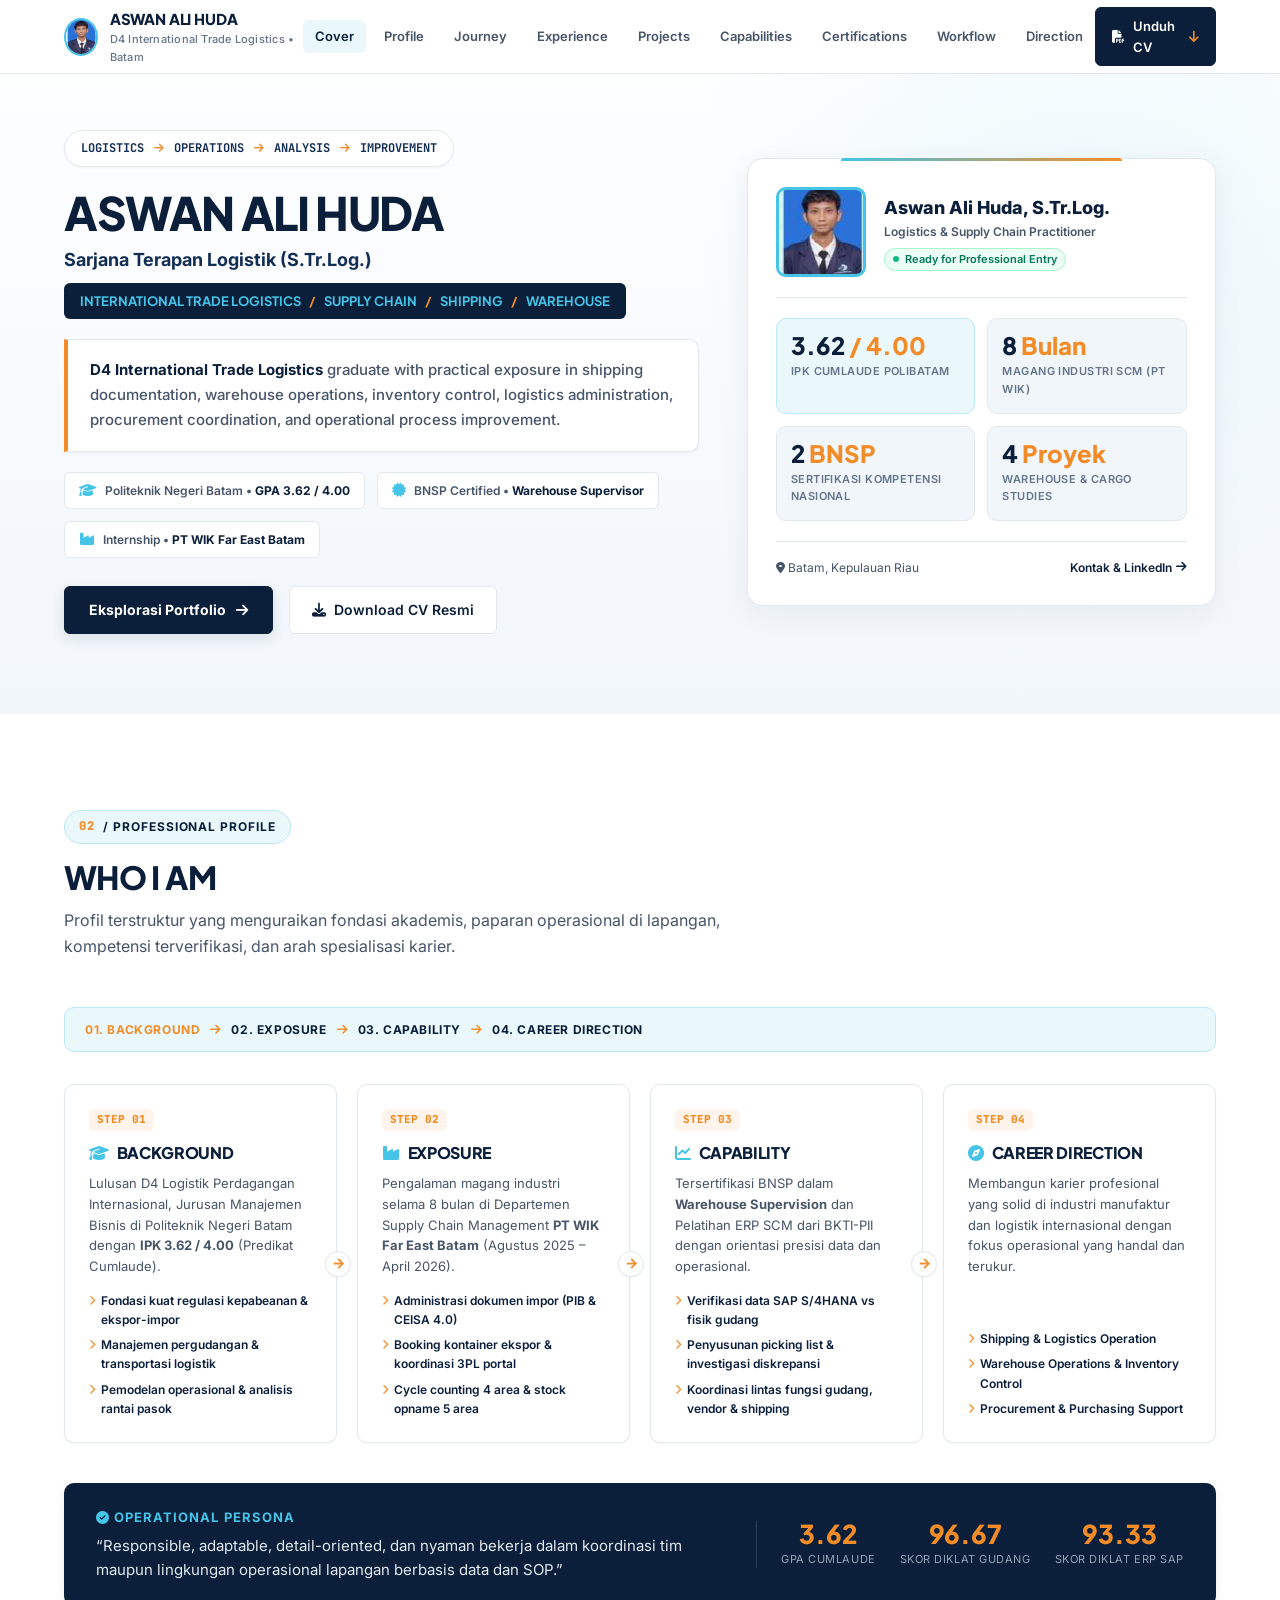
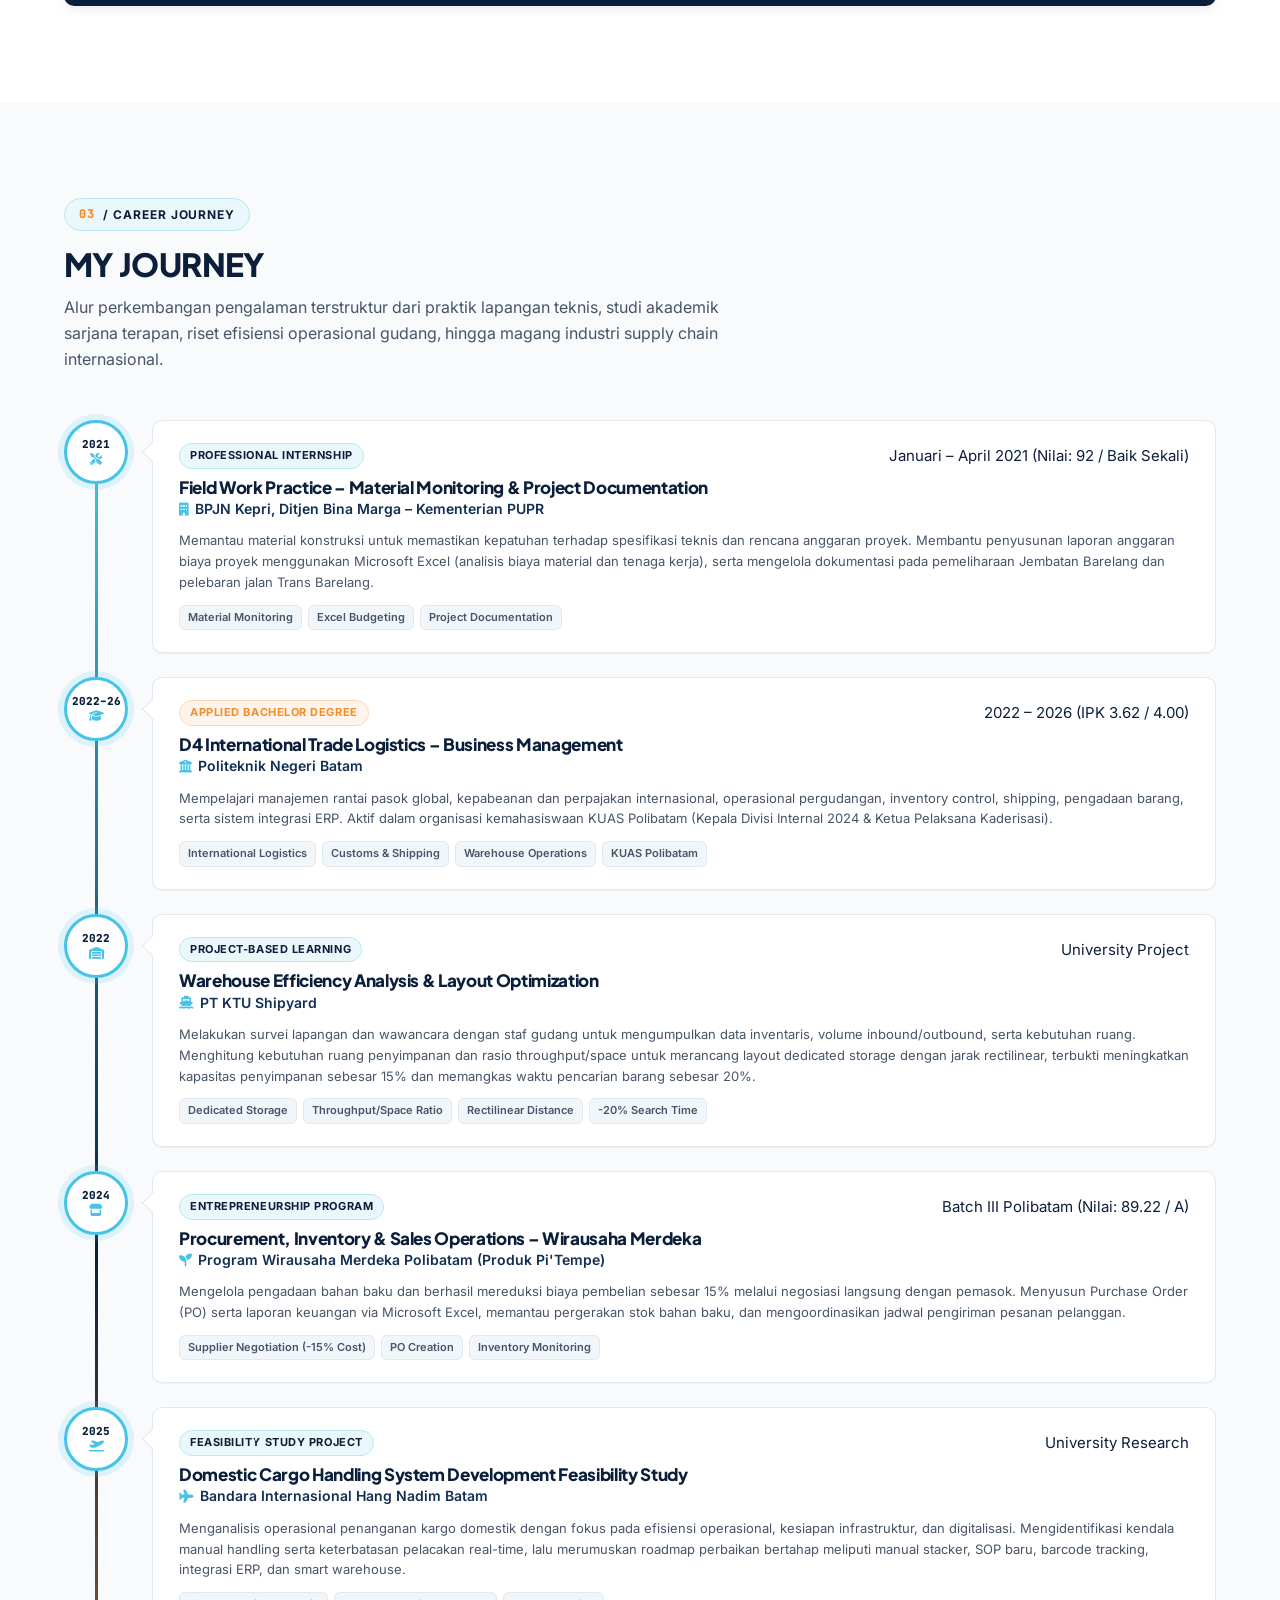
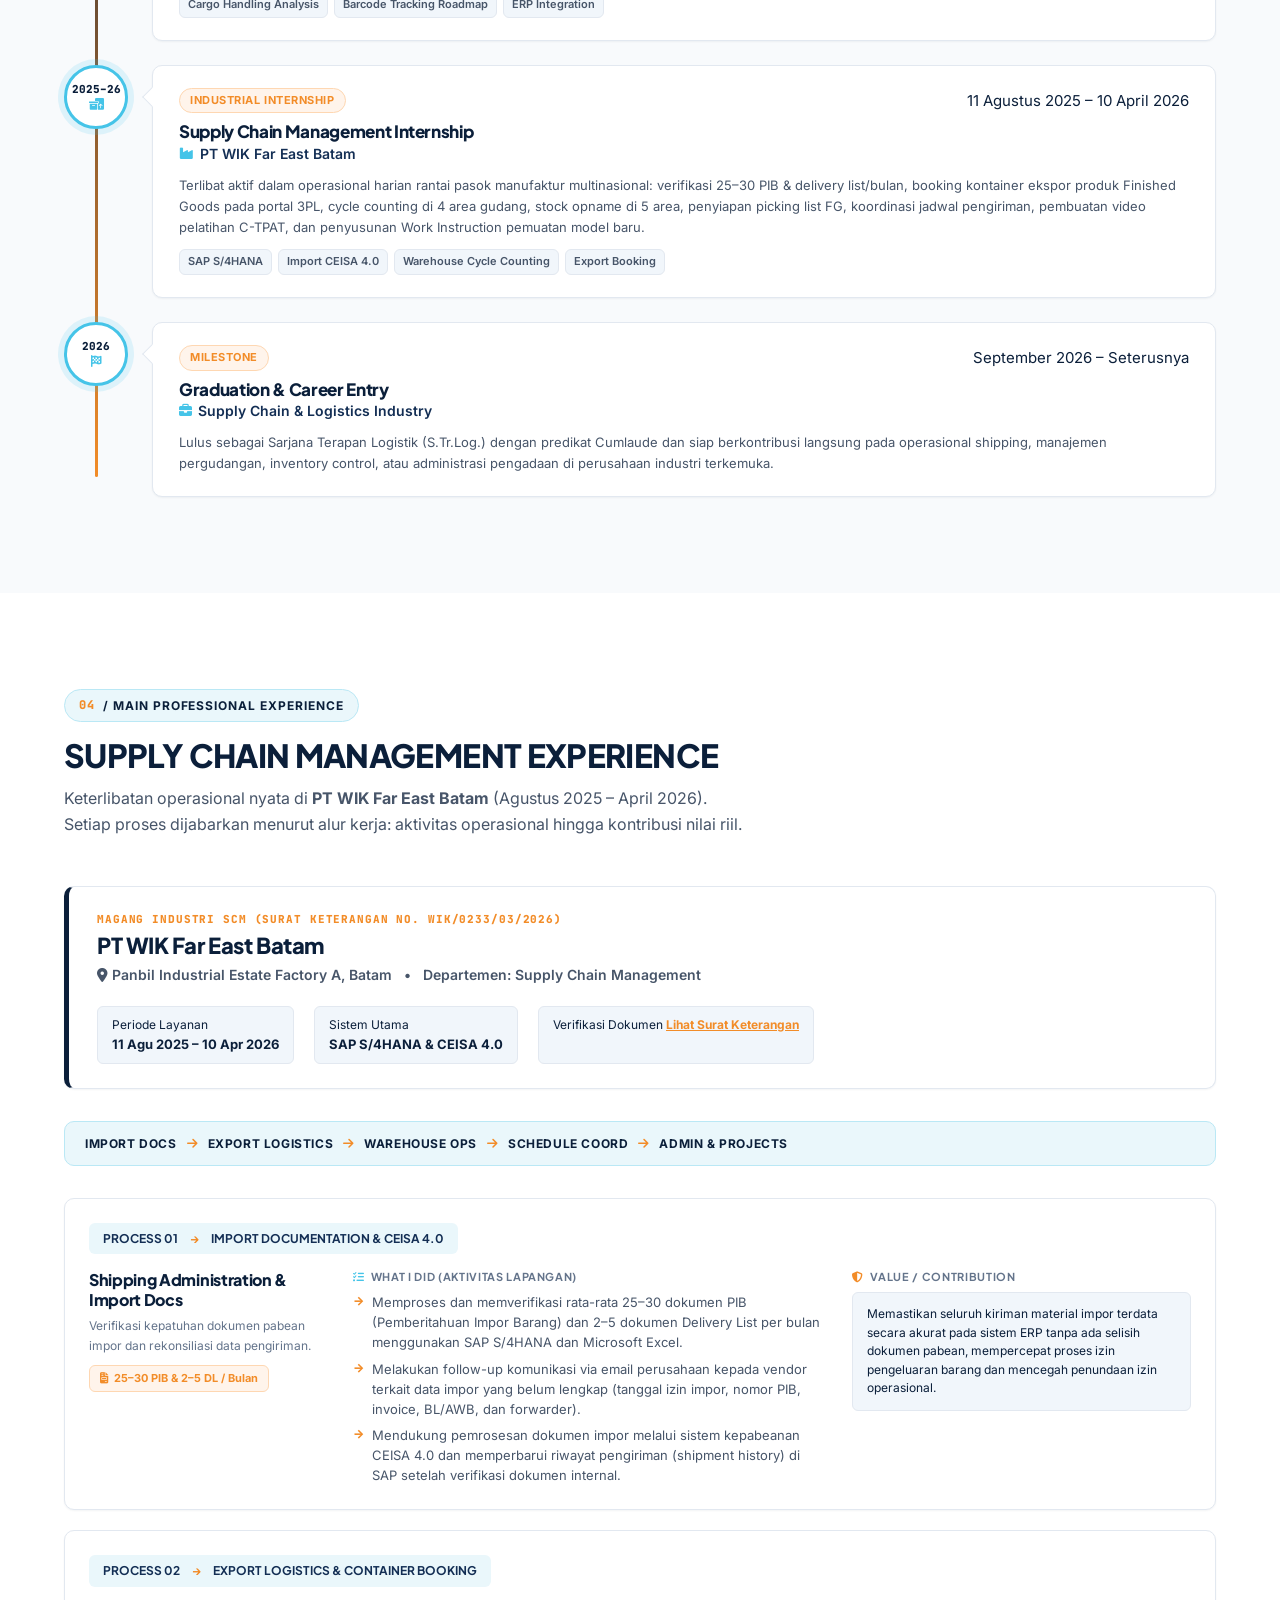
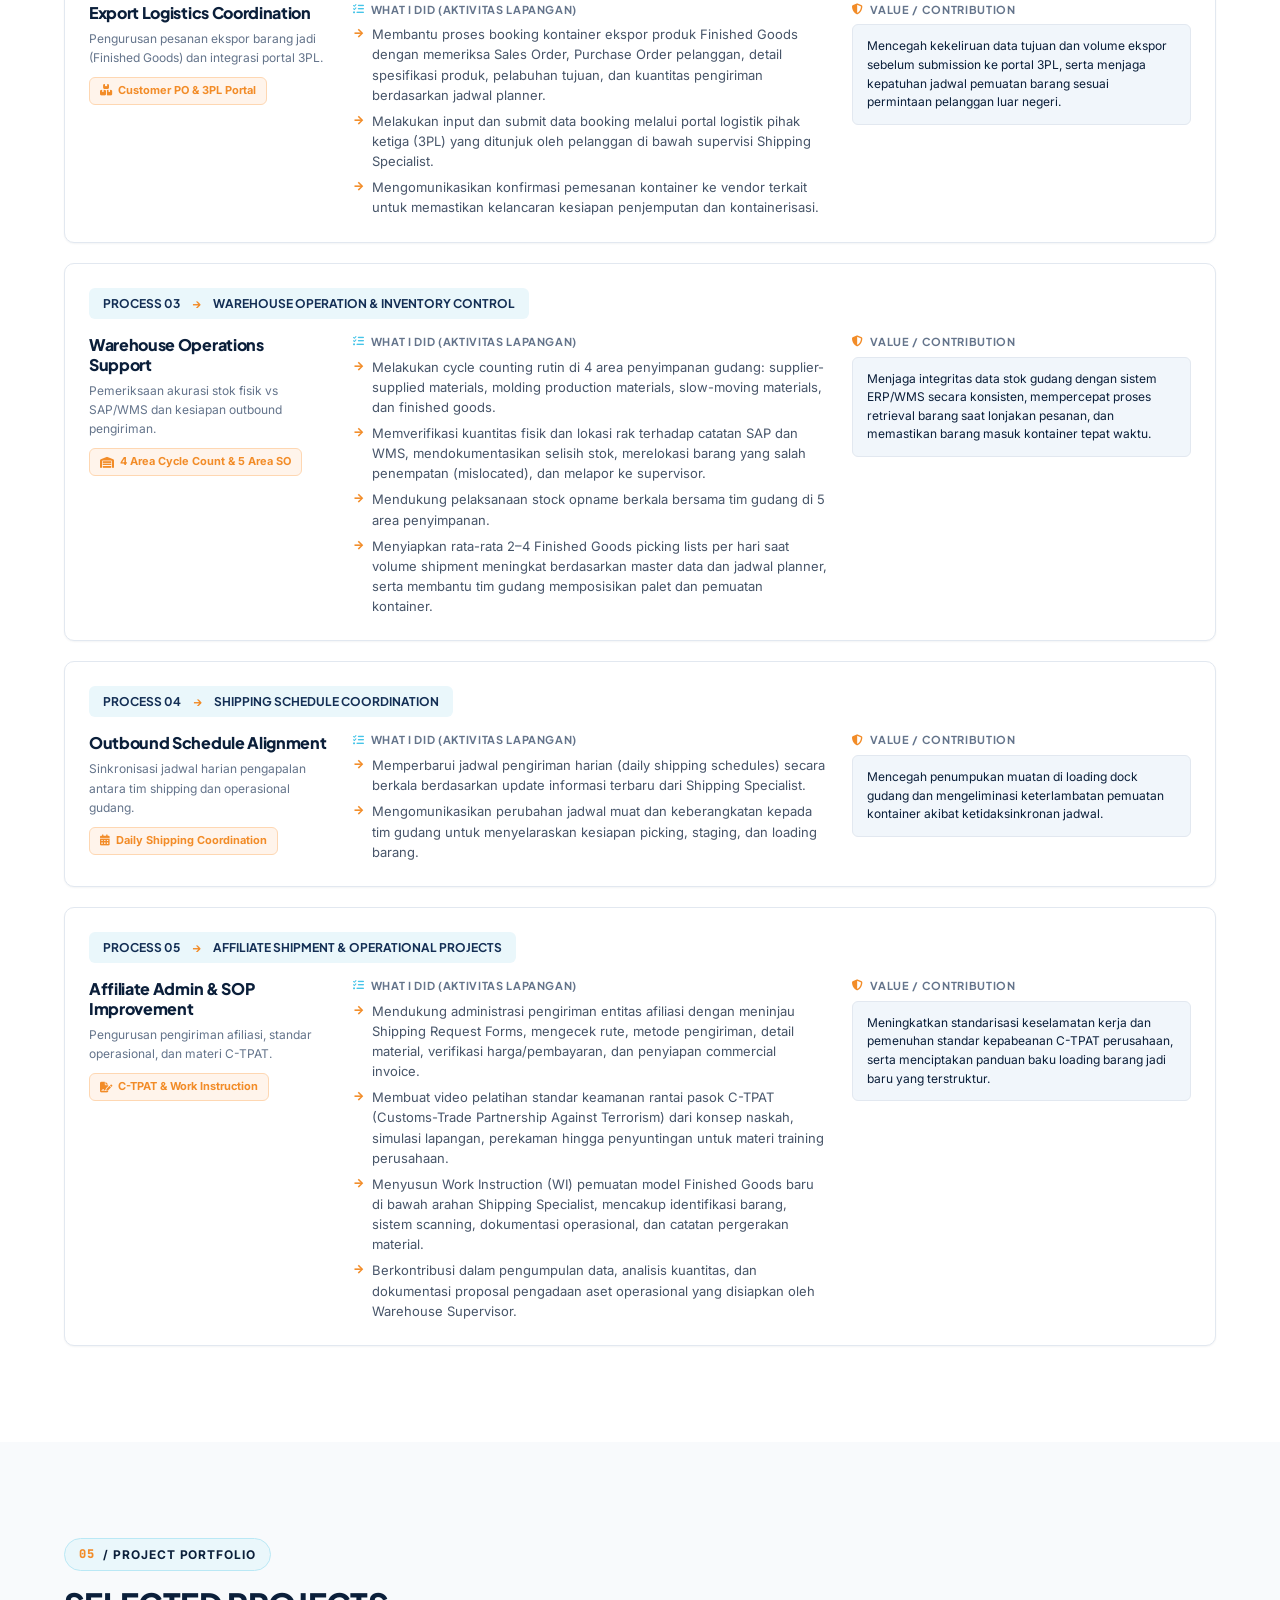
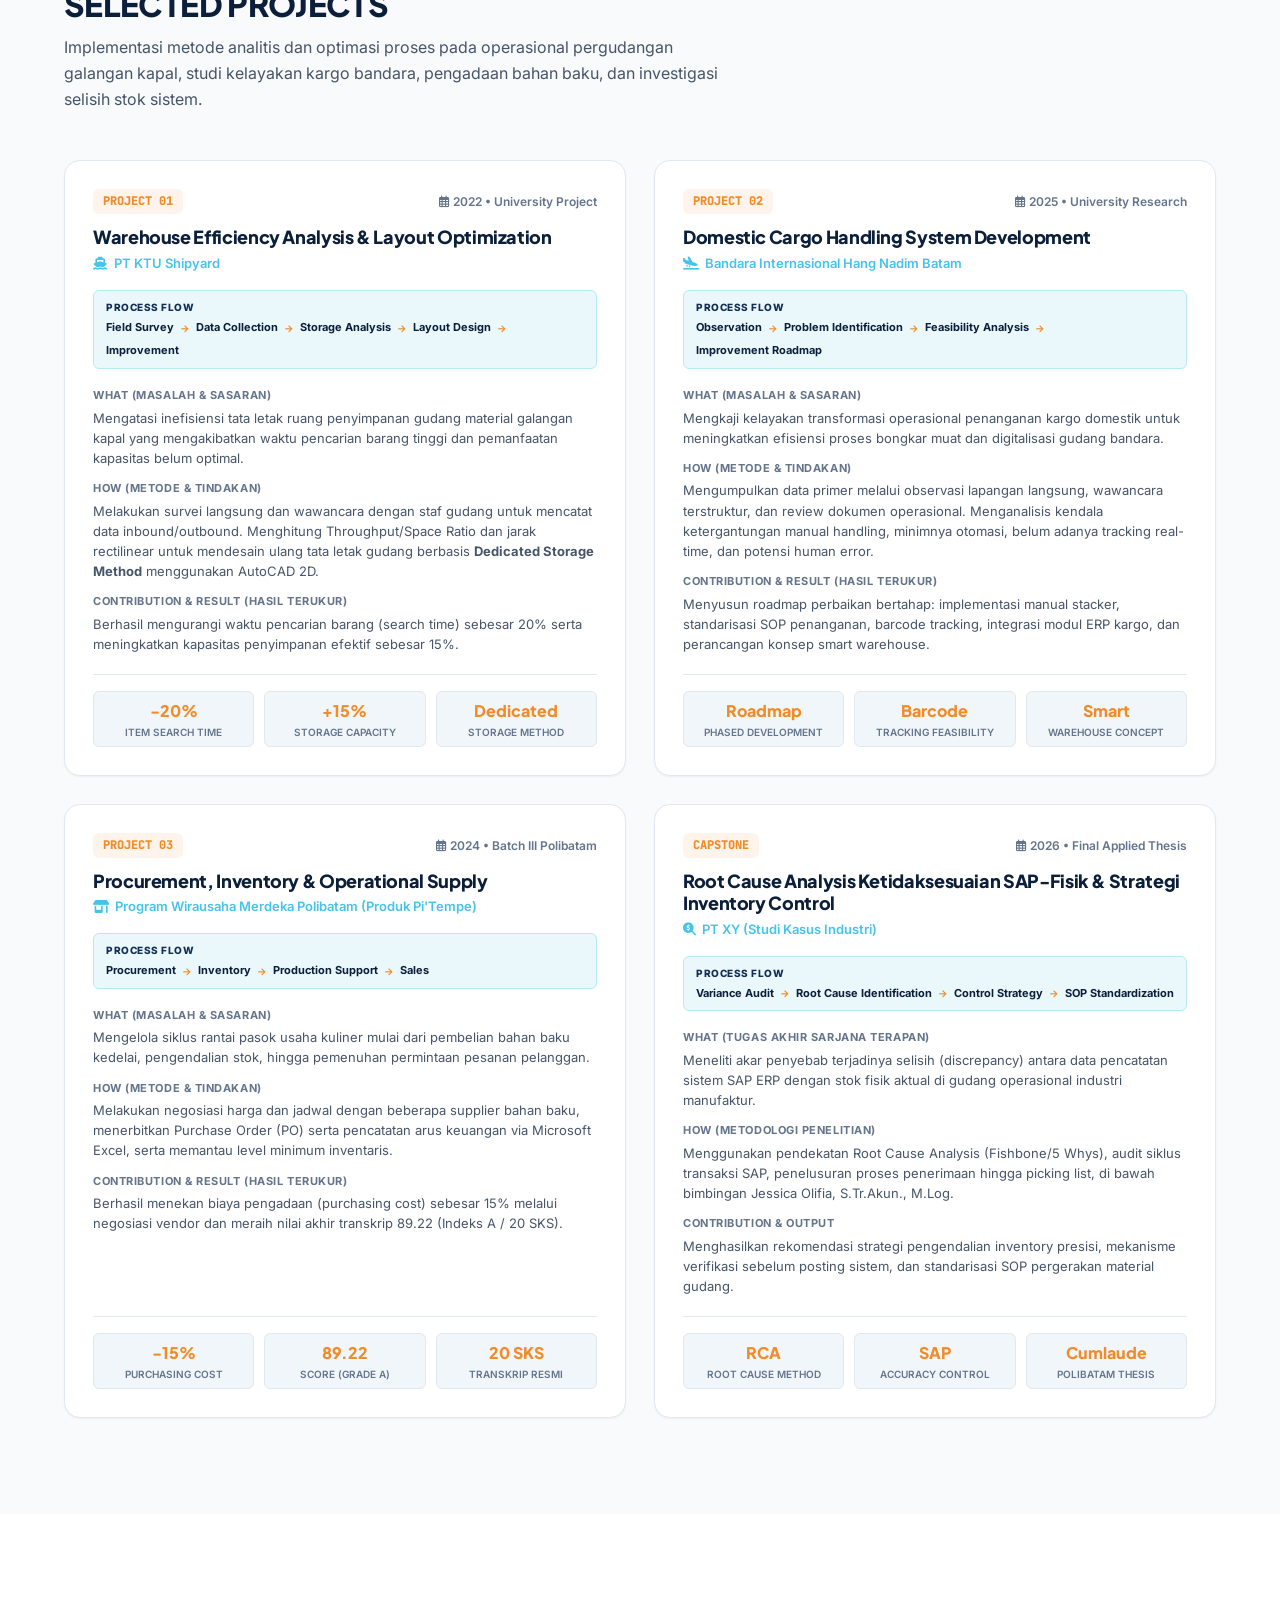
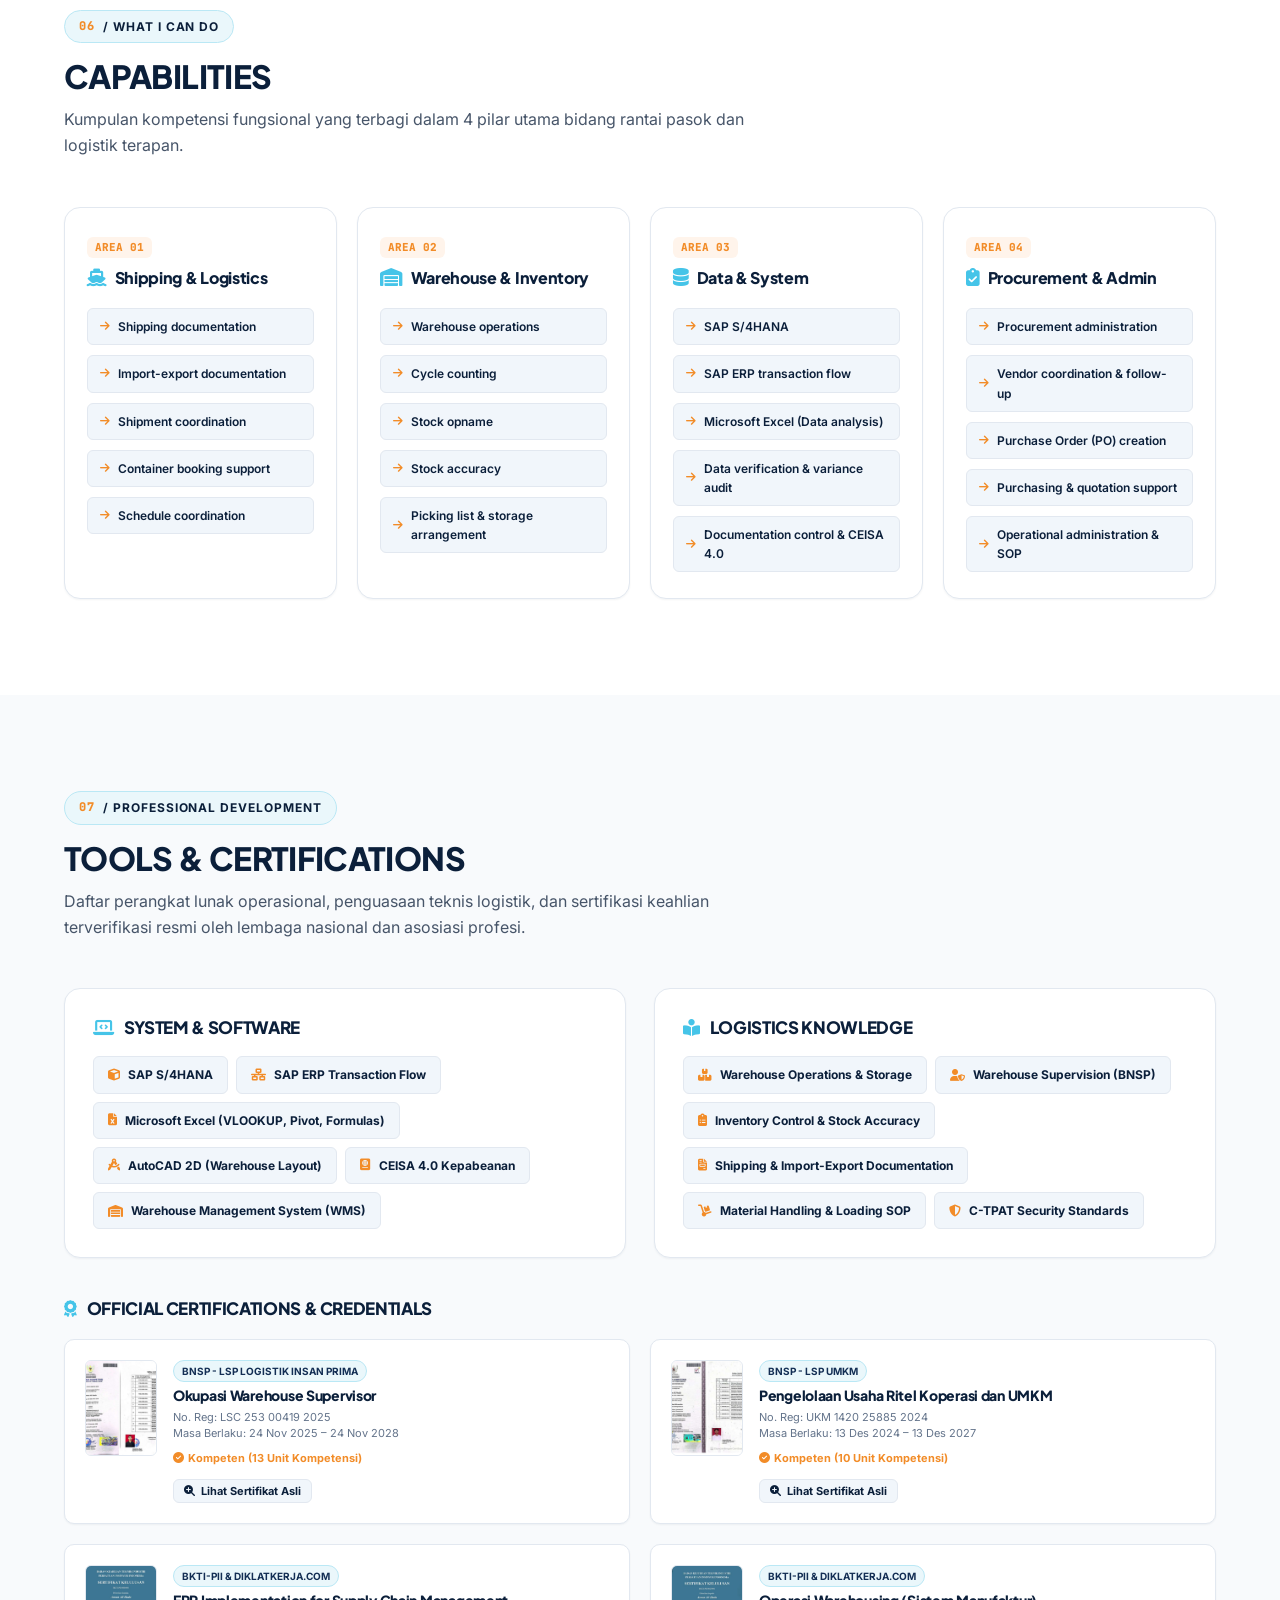
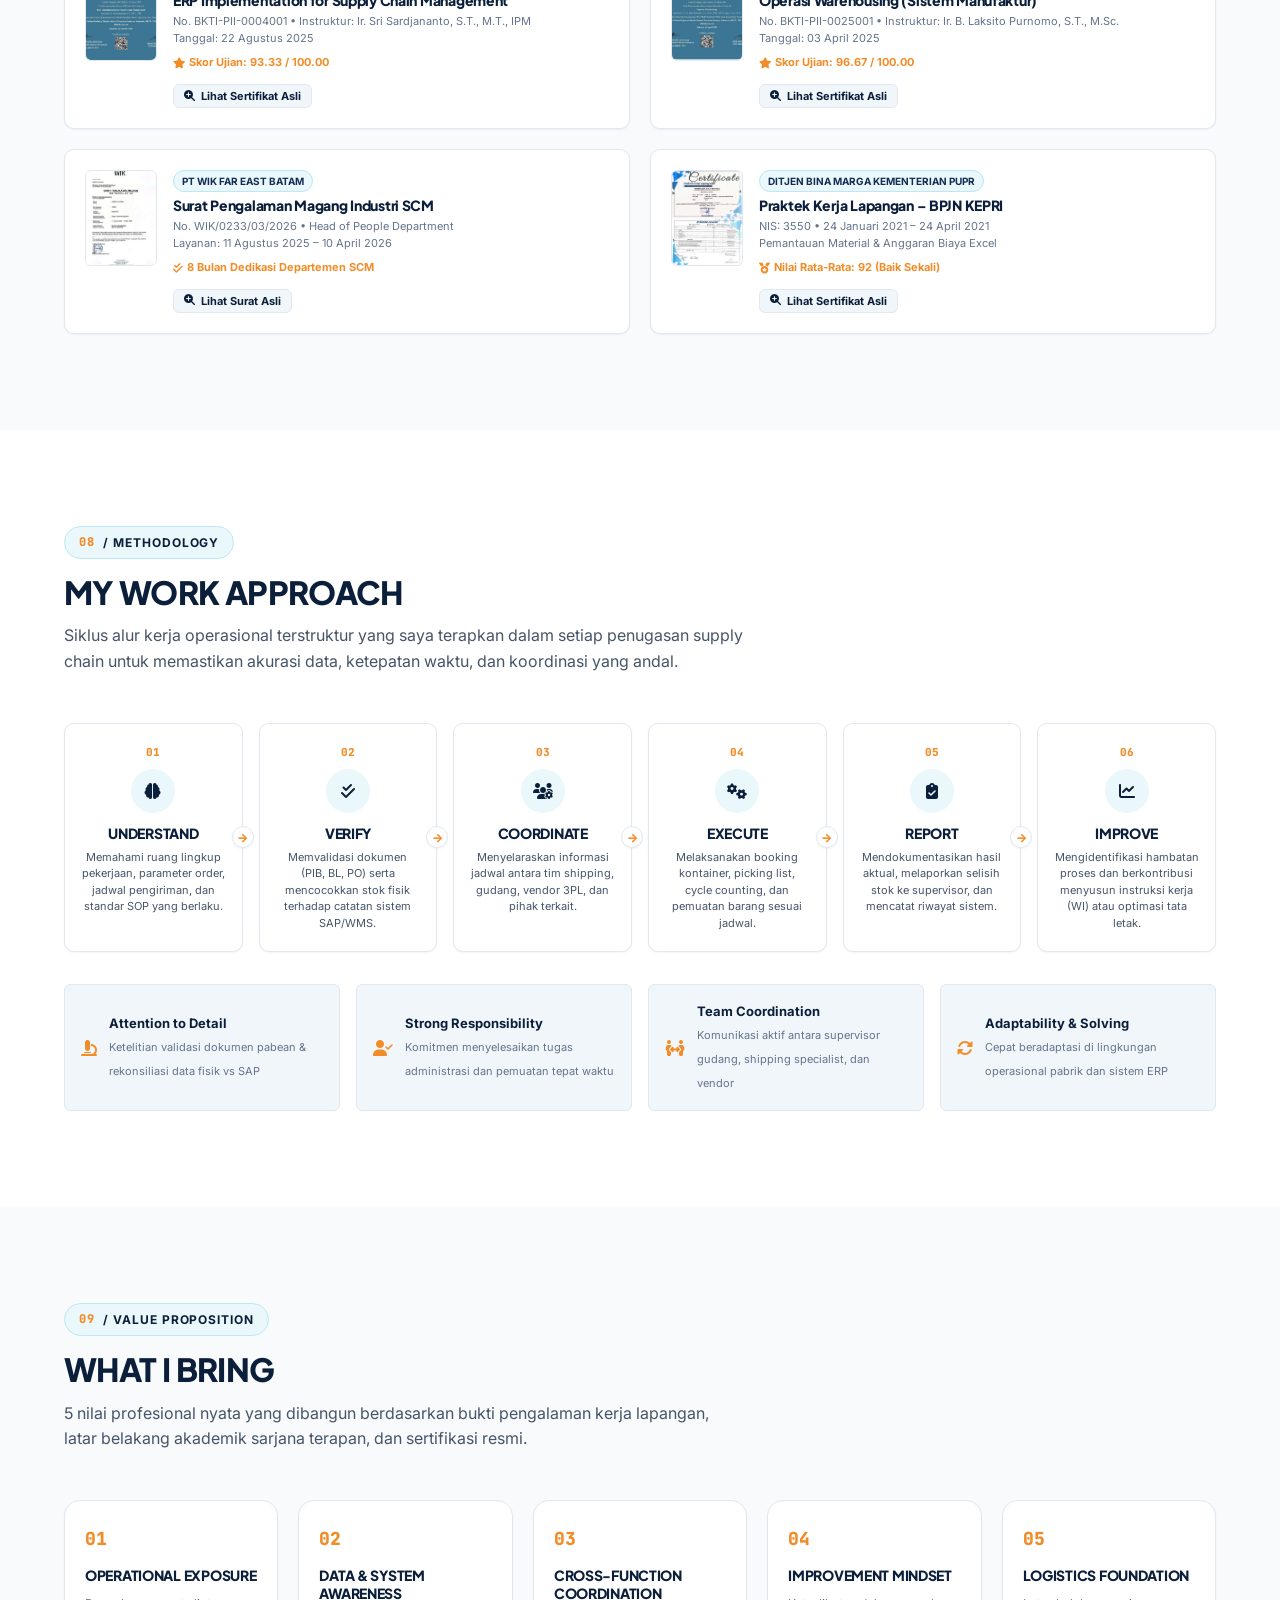
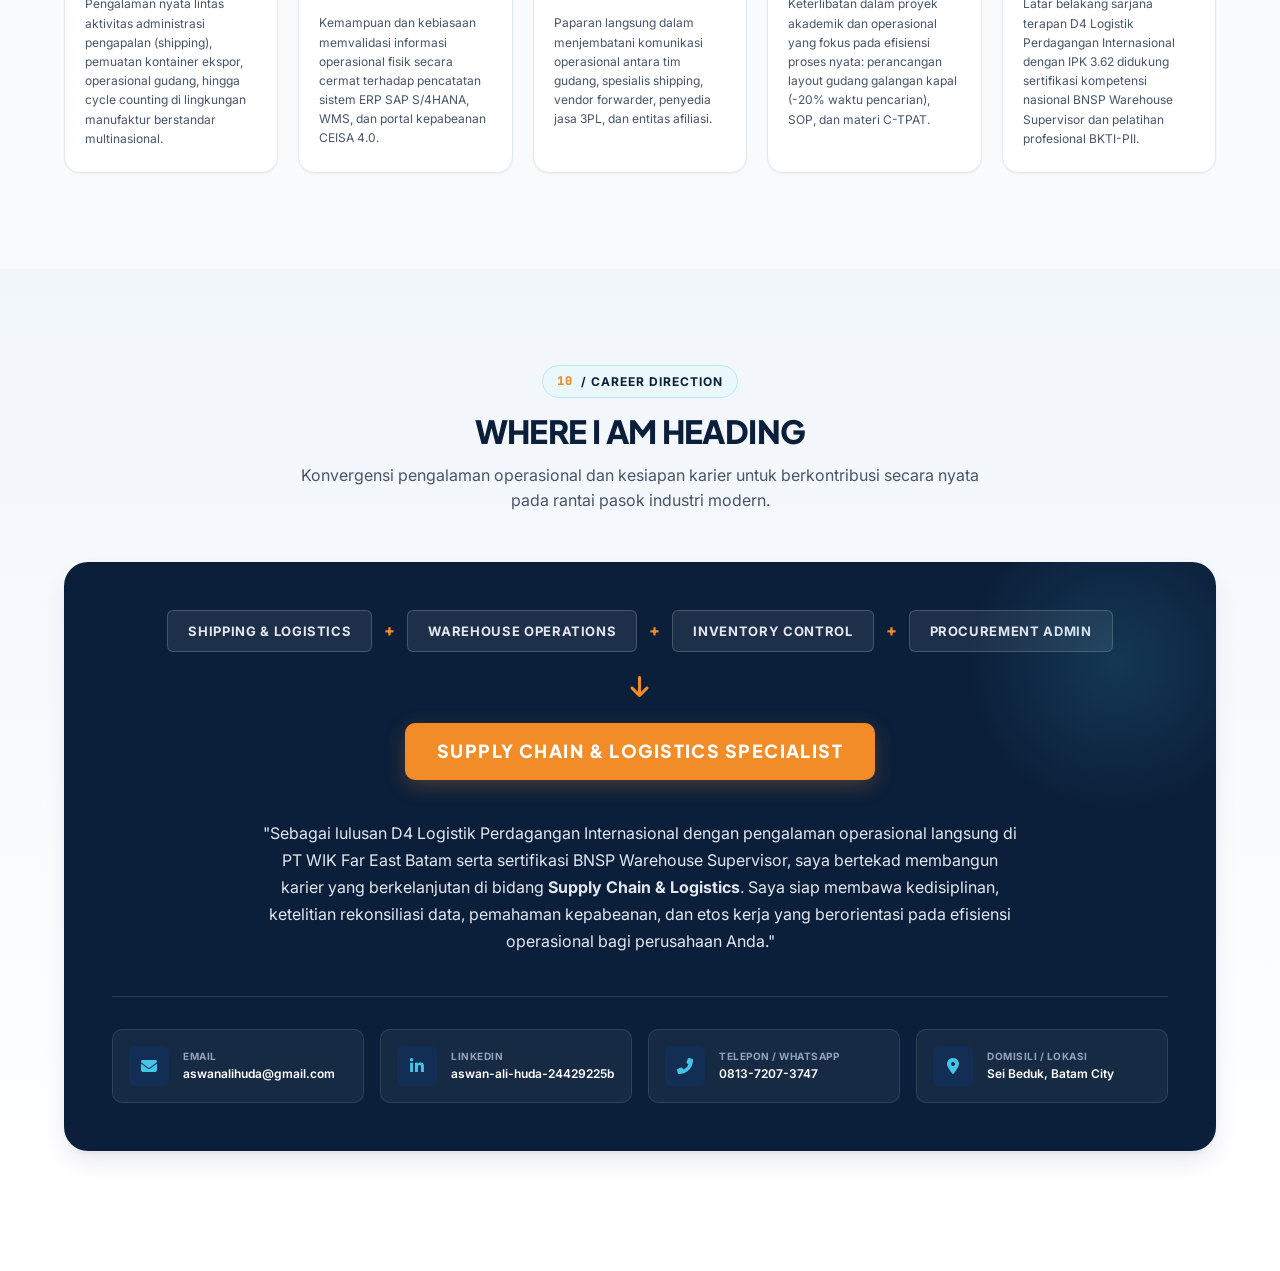
==== commit 7e56e600: "Support root and Aswan/ directory deployment" ====
--- a/Aswan/index.html
+++ b/Aswan/index.html
@@ -1,938 +1,1552 @@
-<!DOCTYPE html>
-<html lang="id" class="dark scroll-smooth">
-<head>
-    <meta charset="UTF-8">
-    <meta name="viewport" content="width=device-width, initial-scale=1.0">
-    <title>Erik Ardiansyah | Robotics & Mechanical Engineer Portfolio</title>
-    
-    <!-- Tailwind CSS CDN -->
-    <script src="https://cdn.tailwindcss.com"></script>
-    <script>
-        tailwind.config = {
-            darkMode: 'class',
-            theme: {
-                extend: {
-                    colors: {
-                        neon: {
-                            blue: '#00f0ff',
-                            cyan: '#0a84ff',
-                            purple: '#7000ff'
-                        },
-                        darkbg: '#0a0f1d',
-                        darkcard: '#121929',
-                        darkborder: '#1e293b'
-                    },
-                    fontFamily: {
-                        sans: ['Inter', 'sans-serif'],
-                        mono: ['Fira Code', 'monospace']
-                    }
-                }
-            }
-        }
-    </script>
-    
-    <!-- Google Fonts & FontAwesome -->
-    <link href="https://fonts.googleapis.com/css2?family=Inter:wght@300;400;500;600;700;800&family=Fira+Code:wght@400;500;600&display=swap" rel="stylesheet">
-    <link rel="stylesheet" href="https://cdnjs.cloudflare.com/ajax/libs/font-awesome/6.4.0/css/all.min.css">
-    
-    <!-- Custom External CSS -->
-    <link rel="stylesheet" href="style.css">
-</head>
-<body class="bg-black text-slate-200 font-sans transition-colors duration-300 min-h-screen">
-
-    <header class="w-full bg-slate-900 border-b border-slate-800 fixed top-0 left-0 z-50">
-        <div class="w-full px-6 lg:px-12">
-            <div class="flex items-center justify-between h-20">
-
-                <!-- Logo / Profile Brand -->
-                <div class="flex items-center gap-3">
-                    <img src="img/foto1.jpeg" alt="Profile" class="w-10 h-10 rounded-full border-2 border-cyan-400 object-cover">
-                    <span class="text-white font-bold text-base tracking-wide">Profile</span>
-                </div>
-
-                <!-- MENU DESKTOP -->
-                <nav class="hidden md:flex items-center space-x-7 text-sm text-slate-300 font-medium">
-                    <a href="#tentang" class="hover:text-cyan-400 transition-colors py-1">Tentang</a>
-                    <a href="#pendidikan" class="hover:text-cyan-400 transition-colors py-1">Pendidikan</a>
-                    <a href="#keterampilan" class="hover:text-cyan-400 transition-colors py-1">Keterampilan</a>
-                    <a href="#proyek" class="hover:text-cyan-400 transition-colors py-1">Proyek</a>
-                    <a href="#pengalaman" class="hover:text-cyan-400 transition-colors py-1">Pengalaman</a>
-                    <a href="#sertifikat" class="hover:text-cyan-400 transition-colors py-1">Sertifikat</a>
-                    <a href="#jurnal" class="hover:text-cyan-400 transition-colors py-1">Jurnal</a>
-
-                    <!-- DROPDOWN DOWNLOAD CV -->
-                    <div class="relative inline-block text-left group">
-                        <button type="button" class="bg-blue-600 hover:bg-blue-500 text-white px-4 py-2 rounded-xl text-sm font-semibold flex items-center gap-2 transition-all shadow-md hover:shadow-cyan-500/20">
-                            <i class="fas fa-download"></i>
-                            <span>Download CV</span>
-                            <i class="fas fa-chevron-down text-xs transition-transform group-hover:rotate-180"></i>
-                        </button>
-
-                        <div class="absolute right-0 mt-2 w-56 rounded-xl bg-slate-800 border border-slate-700 shadow-xl opacity-0 invisible group-hover:opacity-100 group-hover:visible transition-all duration-200 z-50 overflow-hidden">
-                            <div class="py-1">
-                                <a href="pdf/CV-ERIK ARDIANSYAH_Indonesia.pdf" download="CV-ERIK-ARDIANSYAH_Indonesia.pdf" class="flex items-center gap-3 px-4 py-3 text-sm text-slate-200 hover:bg-slate-700/60 transition-colors">
-                                    <i class="fas fa-file-pdf text-red-400 text-base"></i>
-                                    <div>
-                                        <p class="font-medium leading-none">CV Bahasa Indonesia</p>
-                                        <span class="text-xs text-slate-400">Format PDF</span>
-                                    </div>
-                                </a>
-
-                                <div class="border-t border-slate-700/60"></div>
-
-                                <a href="pdf/CV-ERIK ARDIANSYAH_Inggris.pdf" download="CV-ERIK-ARDIANSYAH_Inggris.pdf" class="flex items-center gap-3 px-4 py-3 text-sm text-slate-200 hover:bg-slate-700/60 transition-colors">
-                                    <i class="fas fa-file-pdf text-red-400 text-base"></i>
-                                    <div>
-                                        <p class="font-medium leading-none">CV Bahasa English</p>
-                                        <span class="text-xs text-slate-400">Format PDF</span>
-                                    </div>
-                                </a>
-                            </div>
-                        </div>
-                    </div>
-                </nav>
-
-                <!-- TOMBOL HAMBURGER (HP) -->
-                <div class="flex md:hidden">
-                    <button id="menu-btn" type="button" class="text-slate-300 hover:text-white focus:outline-none p-2 rounded-lg hover:bg-slate-800 transition-colors" aria-label="Toggle Menu">
-                        <i id="menu-icon" class="fas fa-bars text-xl"></i>
-                    </button>
-                </div>
-
-            </div>
-        </div>
-
-        <!-- MENU MOBILE DROPDOWN (HP) -->
-        <div id="mobile-menu" class="hidden md:hidden bg-slate-900 border-b border-slate-800 px-4 pt-2 pb-6 space-y-3 transition-all duration-300">
-            <a href="#tentang" class="mobile-link block text-slate-300 hover:text-cyan-400 py-1 text-sm font-medium">Tentang</a>
-            <a href="#pendidikan" class="mobile-link block text-slate-300 hover:text-cyan-400 py-1 text-sm font-medium">Pendidikan</a>
-            <a href="#keterampilan" class="mobile-link block text-slate-300 hover:text-cyan-400 py-1 text-sm font-medium">Keterampilan</a>
-            <a href="#proyek" class="mobile-link block text-slate-300 hover:text-cyan-400 py-1 text-sm font-medium">Proyek</a>
-            <a href="#pengalaman" class="mobile-link block text-slate-300 hover:text-cyan-400 py-1 text-sm font-medium">Pengalaman</a>
-            <a href="#sertifikat" class="mobile-link block text-slate-300 hover:text-cyan-400 py-1 text-sm font-medium">Sertifikat</a>
-            <a href="#jurnal" class="mobile-link block text-slate-300 hover:text-cyan-400 py-1 text-sm font-medium">Jurnal</a>
-            
-            <div class="pt-2 space-y-2 border-t border-slate-800">
-                <p class="text-xs font-semibold text-slate-400 uppercase tracking-wider">Download CV:</p>
-                <a href="pdf/CV-ERIK-ARDIANSYAH_Indonesia.pdf" download="CV-ERIK-ARDIANSYAH_Indonesia.pdf" class="w-full text-center bg-blue-600 hover:bg-blue-500 text-white px-4 py-2 rounded-xl text-xs font-semibold flex items-center justify-center gap-2 transition-all">
-                    <i class="fas fa-file-pdf"></i> CV Bahasa Indonesia
-                </a>
-                <a href="pdf/CV-ERIK-ARDIANSYAH_Inggris.pdf" download="CV-ERIK-ARDIANSYAH_Inggris.pdf" class="w-full text-center bg-blue-600 hover:bg-blue-500 text-white px-4 py-2 rounded-xl text-xs font-semibold flex items-center justify-center gap-2 transition-all">
-                    <i class="fas fa-file-pdf"></i> CV Bahasa English
-                </a>
-            </div>
-        </div>
-    </header>
-
-    <main class="max-w-7xl mx-auto px-4 sm:px-6 lg:px-8 space-y-24 py-12">
-
-        <!-- HERO SECTION -->
-        <section class="min-h-[80vh] flex flex-col lg:flex-row items-center justify-center gap-8 lg:gap-16 xl:gap-20 pt-20 sm:pt-32">
-            <div class="flex-1 max-w-xl space-y-6 text-center lg:text-left lg:pl-6 xl:pl-10">
-                <h1 class="font-serif text-4xl sm:text-5xl font-extrabold text-white tracking-tight leading-none mb-1">
-                    ERIK ARDIANSYAH
-                    <p class="text-white font-mono text-lg sm:text-xl mt-1">    
-                        &lt;Mechanical Engineer &amp; Robotics Specialist&gt;
-                    </p>
-                </h1>
-                
-                <p class="text-slate-400 dark:text-slate-400 max-w-2xl text-base sm:text-lg leading-relaxed mx-auto lg:mx-0 text-justify">
-                    Lulusan Teknik Elektro, program studi Teknologi Rekayasa Robotika yang berfokus pada perancangan mekanik robotik, simulasi 3D CAD/CFD, kontrol presisi PID, serta otomatisasi industri berbasis PLC dan Microcontroller.
-                </p>
-
-                <div class="pt-2 flex flex-wrap justify-center lg:justify-start gap-4 text-xs sm:text-sm text-slate-300 dark:text-slate-300">
-                    <span class="flex items-center space-x-2 bg-slate-800/60 dark:bg-slate-800/60 px-3 py-1.5 rounded-md border border-slate-700/50">
-                        <i class="fas fa-envelope text-cyan-400"></i>
-                        <a href="mailto:erikardiansyah253@gmail.com" class="hover:underline">erikardiansyah253@gmail.com</a>
-                    </span>
-                    <span class="flex items-center space-x-2 bg-slate-800/60 dark:bg-slate-800/60 px-3 py-1.5 rounded-md border border-slate-700/50">
-                        <i class="fas fa-phone text-cyan-400"></i>
-                        <span>+62 823-8782-1800</span>
-                    </span>
-                    <span class="flex items-center space-x-2 bg-slate-800/60 dark:bg-slate-800/60 px-3 py-1.5 rounded-md border border-slate-700/50">
-                        <i class="fas fa-map-marker-alt text-cyan-400"></i>
-                        <span>Nongsa, Batam</span>
-                    </span>
-                </div>
-
-                <div class="pt-4 flex flex-col sm:flex-row items-center justify-center lg:justify-start gap-4">
-                    <a href="#proyek" class="w-full sm:w-auto px-8 py-3.5 rounded-xl font-bold bg-cyan-500 hover:bg-cyan-400 text-slate-950 shadow-lg shadow-cyan-500/20 hover:scale-[1.02] active:scale-95 transition-all text-center">
-                        <i class="fas fa-project-diagram mr-2"></i> Lihat Proyek
-                    </a>
-                </div>
-
-            </div>
-
-            <div class="relative flex-1 flex justify-center items-center">
-                <div class="relative w-72 h-72 sm:w-96 sm:h-96 rounded-2xl bg-darkcard dark:bg-darkcard border-2 border-slate-700 dark:border-slate-700 p-4 shadow-2xl flex flex-col items-center justify-between overflow-hidden group">
-                    <div class="relative my-auto flex items-center justify-center">
-                        <div class="w-44 h-44 sm:w-56 sm:h-56 rounded-full bg-slate-800/80 border-2 border-cyan-500/40 flex items-center justify-center overflow-hidden">
-                            <img src="img/foto2.jpeg" alt="Erik Ardiansyah" class="w-full h-full object-cover group-hover:scale-110 transition-transform duration-500">
-                        </div>
-                        <div class="absolute -bottom-2 px-3 py-1 rounded-full bg-cyan-500 text-slate-950 text-xs font-bold font-mono shadow-md text-center">
-                            D4-ROBOTICS ENGINEERING TECHNOLOGY
-                        </div>
-                    </div>
-
-                    <div class="w-full text-center pt-2 border-t border-slate-800">
-                        <span class="text-xs font-mono text-slate-400">Erik Ardiansyah, S.Tr.T.</span>
-                    </div>
-                </div>
-            </div>
-        </section>
-
-        <!-- TENTANG SAYA -->
-        <section id="tentang" class="scroll-mt-24 space-y-8">
-            <div class="flex flex-col items-center text-center space-y-2">
-                <h2 class="text-3xl font-extrabold text-white">Tentang Saya</h2>
-                <div class="w-16 h-1 bg-cyan-500 rounded-full"></div>
-            </div>
-
-            <div class="grid grid-cols-1 lg:grid-cols-3 gap-8">
-                <div class="lg:col-span-2 bg-darkcard dark:bg-darkcard rounded-2xl p-6 sm:p-8 border border-slate-800 dark:border-slate-800 shadow-xl space-y-6">
-                    <h3 class="text-xl font-bold text-slate-100 dark:text-slate-100 flex items-center">
-                        <i class="fas fa-user-gear text-cyan-400 mr-3"></i> Profil Profesional
-                    </h3>
-                    <p class="text-slate-300 dark:text-slate-300 leading-relaxed">
-                        Saya adalah lulusan D4 Teknik Rekayasa Robotika dari Politeknik Negeri Batam dengan passion mendalam di bidang rekayasa mekanik, sistem elektrikal, dan robotika otonom. Berpengalaman aktif dalam perancangan manufaktur mekanik, analisis simulasi (CAD/CFD), perakitan & wiring kelistrikan, serta integrasi otomatisasi berbasis PLC dan Microcontroller pada platform robotika seperti Delivery Robot, Drop Box Buku Perpustakaan, dan Autonomous Hockey Robot.
-                    </p>
-                    <p class="text-slate-300 dark:text-slate-300 leading-relaxed">
-                        Selama studi, saya Memadukan kemampuan akademis, simulasi teknis presisi, serta aplikasi praktis di laboratorium dan kompetisi nasional/regional untuk menghasilkan inovasi teknis yang efisien, handal, dan siap terap di industri.
-                    </p>
-
-                    <div class="p-4 rounded-xl bg-gradient-to-r from-cyan-950/40 to-blue-950/40 border border-cyan-500/30 space-y-2">
-                        <span class="text-xs font-mono text-cyan-400 font-bold uppercase tracking-wider flex items-center">
-                            <i class="fas fa-quote-left mr-2"></i> Motto Bekerja
-                        </span>
-                        <blockquote class="italic text-sm text-slate-200 dark:text-slate-200">
-                            "Bagi saya, setiap proses adalah ruang belajar, setiap tantangan adalah pengalaman, dan setiap hasil adalah tanggung jawab yang harus dijalani dengan sepenuh hati."
-                        </blockquote>
-                    </div>
-                </div>
-
-                <div class="bg-darkcard dark:bg-darkcard rounded-2xl p-6 sm:p-8 border border-slate-800 dark:border-slate-800 shadow-xl space-y-6">
-                    <h3 class="text-xl font-bold text-slate-100 dark:text-slate-100 flex items-center">
-                        <i class="fas fa-bullseye text-cyan-400 mr-3"></i> Fokus Engineering
-                    </h3>
-                    <ul class="space-y-3 text-sm text-slate-300 dark:text-slate-300">
-                        <li class="flex items-start">
-                            <i class="fas fa-check-circle text-cyan-400 mt-1 mr-3 shrink-0"></i>
-                            <span>Desain Mekanik & Manufaktur Robot (SolidWorks 3D)</span>
-                        </li>
-                        <li class="flex items-start">
-                            <i class="fas fa-check-circle text-cyan-400 mt-1 mr-3 shrink-0"></i>
-                            <span>Simulasi CFD & Analisis Tegangan Struktur (FEA)</span>
-                        </li>
-                        <li class="flex items-start">
-                            <i class="fas fa-check-circle text-cyan-400 mt-1 mr-3 shrink-0"></i>
-                            <span>Perakitan & Wiring Sistem Elektrikal (Hardware Integration)</span>
-                        </li>
-                        <li class="flex items-start">
-                            <i class="fas fa-check-circle text-cyan-400 mt-1 mr-3 shrink-0"></i>
-                            <span>Sistem Kontrol Presisi (PID & PLC Automation)</span>
-                        </li>
-                        <li class="flex items-start">
-                            <i class="fas fa-check-circle text-cyan-400 mt-1 mr-3 shrink-0"></i>
-                            <span>Integrasi Navigasi Sensor (LiDAR & Temperature Monitoring)</span>
-                        </li>
-                        <li class="flex items-start">
-                            <i class="fas fa-check-circle text-cyan-400 mt-1 mr-3 shrink-0"></i>
-                            <span>Delivery & Mobile Service Robotics</span>
-                        </li>
-                    </ul>
-                </div>
-            </div>
-        </section>
-
-        <!-- RIWAYAT PENDIDIKAN -->
-        <section id="pendidikan" class="scroll-mt-24 space-y-8">
-            <div class="flex flex-col items-center text-center space-y-2">
-                <h2 class="text-3xl font-extrabold text-white">Riwayat Pendidikan</h2>
-                <div class="w-16 h-1 bg-cyan-500 rounded-full"></div>
-            </div>
-
-            <div class="relative max-w-4xl mx-auto before:absolute before:inset-0 before:left-1/2 before:-ml-0.5 before:w-0.5 before:bg-gradient-to-b before:from-cyan-500 before:to-purple-600">
-                <div class="relative flex items-center justify-between md:justify-normal md:odd:flex-row-reverse group mb-8">
-                    <div class="flex items-center justify-center w-10 h-10 rounded-full bg-darkbg border-2 border-cyan-400 text-cyan-400 shrink-0 md:order-1 md:group-odd:-translate-x-1/2 md:group-even:translate-x-1/2 shadow-lg z-10">
-                        <i class="fas fa-graduation-cap"></i>
-                    </div>
-                    <div class="w-[calc(100%-3rem)] md:w-[calc(50%-2.5rem)] bg-darkcard dark:bg-darkcard p-6 rounded-2xl border border-slate-800 dark:border-slate-800 shadow-xl">
-                        <div class="flex items-center justify-between space-x-2 mb-1">
-                            <h3 class="font-bold text-lg text-slate-100 dark:text-slate-100">Politeknik Negeri Batam</h3>
-                            <span class="text-xs font-mono px-2.5 py-1 rounded-full bg-cyan-500/10 text-cyan-400 border border-cyan-500/20">2022 - 2026</span>
-                        </div>
-                        <p class="text-sm font-semibold text-cyan-400 mb-2">D4 Teknik Rekayasa Robotika</p>
-                        <div class="inline-block px-3 py-1 rounded-lg bg-slate-800 dark:bg-slate-800 text-xs font-mono text-slate-300 dark:text-slate-300 mb-3">
-                            <i class="fas fa-award text-yellow-400 mr-1"></i> IPK: 3.40 / 4.00
-                        </div>
-                        <p class="text-xs text-slate-400 leading-relaxed">
-                            Fokus pada rekayasa sistem robotika, desain mekanik CAD presisi, otomasi kontrol industri, pemrosesan sensor otonom, dan pengerjaan Project Based Learning (PBL).
-                        </p>
-                    </div>
-                </div>
-
-                <div class="relative flex items-center justify-between md:justify-normal md:odd:flex-row-reverse group">
-                    <div class="flex items-center justify-center w-10 h-10 rounded-full bg-darkbg border-2 border-purple-500 text-purple-400 shrink-0 md:order-1 md:group-odd:-translate-x-1/2 md:group-even:translate-x-1/2 shadow-lg z-10">
-                        <i class="fas fa-school"></i>
-                    </div>
-                    <div class="w-[calc(100%-3rem)] md:w-[calc(50%-2.5rem)] bg-darkcard dark:bg-darkcard p-6 rounded-2xl border border-slate-800 dark:border-slate-800 shadow-xl">
-                        <div class="flex items-center justify-between space-x-2 mb-1">
-                            <h3 class="font-bold text-lg text-slate-100 dark:text-slate-100">SMKN 3 Pariaman</h3>
-                            <span class="text-xs font-mono px-2.5 py-1 rounded-full bg-purple-500/10 text-purple-400 border border-purple-500/20">2019 - 2022</span>
-                        </div>
-                        <p class="text-sm font-semibold text-purple-400 mb-2">Teknik Komputer & Jaringan (TKJ)</p>
-                        <div class="inline-block px-3 py-1 rounded-lg bg-slate-800 dark:bg-slate-800 text-xs font-mono text-slate-300 dark:text-slate-300 mb-3">
-                            <i class="fas fa-star text-yellow-400 mr-1"></i> Nilai Rata-rata: 90
-                        </div>
-                        <p class="text-xs text-slate-400 leading-relaxed">
-                            Mempelajari dasar-dasar jaringan komputer, perakitan hardware, troubleshooting sistem, dasar pemrograman, dan logika perangkat keras.
-                        </p>
-                    </div>
-                </div>
-            </div>
-        </section>
-
-        <!-- KETERAMPILAN & PERANGKAT -->
-        <section id="keterampilan" class="scroll-mt-24 space-y-8">
-            <div class="flex flex-col items-center text-center space-y-2">
-                <h2 class="text-3xl font-extrabold text-white">Keterampilan & Perangkat</h2>
-                <div class="w-16 h-1 bg-cyan-500 rounded-full"></div>
-            </div>
-
-            <div class="flex flex-wrap justify-center gap-2 max-w-3xl mx-auto" id="skillsTabContainer">
-                <button onclick="filterSkills('all')" class="skill-tab-btn px-4 py-2 rounded-xl text-xs sm:text-sm font-semibold transition-all bg-cyan-500 text-slate-950 active-tab" data-category="all">Semua Kategori</button>
-                <button onclick="filterSkills('engineering')" class="skill-tab-btn px-4 py-2 rounded-xl text-xs sm:text-sm font-semibold transition-all bg-slate-800 text-slate-300 hover:bg-slate-700" data-category="engineering">Teknis (Engineering)</button>
-                <button onclick="filterSkills('software')" class="skill-tab-btn px-4 py-2 rounded-xl text-xs sm:text-sm font-semibold transition-all bg-slate-800 text-slate-300 hover:bg-slate-700" data-category="software">Software / Perangkat Lunak</button>
-                <button onclick="filterSkills('hardware')" class="skill-tab-btn px-4 py-2 rounded-xl text-xs sm:text-sm font-semibold transition-all bg-slate-800 text-slate-300 hover:bg-slate-700" data-category="hardware">Hardware / Perangkat Keras</button>
-                <button onclick="filterSkills('analytical')" class="skill-tab-btn px-4 py-2 rounded-xl text-xs sm:text-sm font-semibold transition-all bg-slate-800 text-slate-300 hover:bg-slate-700" data-category="analytical">Analitis & Profesional</button>
-            </div>
-
-            <div class="grid grid-cols-1 sm:grid-cols-2 lg:grid-cols-3 gap-6" id="skillsGrid">
-                <div class="skill-card bg-darkcard dark:bg-darkcard p-5 rounded-2xl border border-slate-800 dark:border-slate-800 shadow-md" data-category="engineering">
-                    <div class="flex items-center justify-between">
-                        <span class="font-bold text-slate-200 dark:text-slate-200 flex items-center">
-                            <i class="fas fa-cube text-cyan-400 mr-2.5"></i> SolidWorks 3D Modeling
-                        </span>
-                    </div>
-                </div>
-
-                <div class="skill-card bg-darkcard dark:bg-darkcard p-5 rounded-2xl border border-slate-800 dark:border-slate-800 shadow-md" data-category="engineering">
-                    <div class="flex items-center justify-between">
-                        <span class="font-bold text-slate-200 dark:text-slate-200 flex items-center">
-                            <i class="fas fa-wind text-cyan-400 mr-2.5"></i> CFD Simulation & FEA
-                        </span>
-                    </div>
-                </div>
-
-                <div class="skill-card bg-darkcard dark:bg-darkcard p-5 rounded-2xl border border-slate-800 dark:border-slate-800 shadow-md" data-category="engineering">
-                    <div class="flex items-center justify-between">
-                        <span class="font-bold text-slate-200 dark:text-slate-200 flex items-center">
-                            <i class="fas fa-sliders-h text-cyan-400 mr-2.5"></i> PID Tuning & Control
-                        </span>
-                    </div>
-                </div>
-
-                <div class="skill-card bg-darkcard dark:bg-darkcard p-5 rounded-2xl border border-slate-800 dark:border-slate-800 shadow-md" data-category="engineering">
-                    <div class="flex items-center justify-between">
-                        <span class="font-bold text-slate-200 dark:text-slate-200 flex items-center">
-                            <i class="fas fa-microchip text-cyan-400 mr-2.5"></i> PLC Programming
-                        </span>
-                    </div>
-                </div>
-
-                <div class="skill-card bg-darkcard dark:bg-darkcard p-5 rounded-2xl border border-slate-800 dark:border-slate-800 shadow-md" data-category="hardware">
-                    <div class="flex items-center justify-between">
-                        <span class="font-bold text-slate-200 dark:text-slate-200 flex items-center">
-                            <i class="fas fa-plug text-purple-400 mr-2.5"></i> Electrical Wiring & Panel
-                        </span>
-                    </div>
-                </div>
-
-                <div class="skill-card bg-darkcard dark:bg-darkcard p-5 rounded-2xl border border-slate-800 dark:border-slate-800 shadow-md" data-category="software">
-                    <div class="flex items-center justify-between">
-                        <span class="font-bold text-slate-200 dark:text-slate-200 flex items-center">
-                            <i class="fab fa-linux text-green-400 mr-2.5"></i> Ubuntu / ROS Environment
-                        </span>
-                    </div>
-                </div>
-
-                <div class="skill-card bg-darkcard dark:bg-darkcard p-5 rounded-2xl border border-slate-800 dark:border-slate-800 shadow-md" data-category="software">
-                    <div class="flex items-center justify-between">
-                        <span class="font-bold text-slate-200 dark:text-slate-200 flex items-center">
-                            <i class="fas fa-code text-green-400 mr-2.5"></i> VS Code & C/C++ / Python
-                        </span>
-                    </div>
-                </div>
-
-                <div class="skill-card bg-darkcard dark:bg-darkcard p-5 rounded-2xl border border-slate-800 dark:border-slate-800 shadow-md" data-category="analytical">
-                    <div class="flex items-center justify-between">
-                        <span class="font-bold text-slate-200 dark:text-slate-200 flex items-center">
-                            <i class="fas fa-chart-line text-yellow-400 mr-2.5"></i> Analisis Mekanikal & Simulasi
-                        </span>
-                    </div>
-                </div>
-
-                <div class="skill-card bg-darkcard dark:bg-darkcard p-5 rounded-2xl border border-slate-800 dark:border-slate-800 shadow-md" data-category="analytical">
-                    <div class="flex items-center justify-between">
-                        <span class="font-bold text-slate-200 dark:text-slate-200 flex items-center">
-                            <i class="fas fa-users text-yellow-400 mr-2.5"></i> Kepemimpinan & Manajemen Asset
-                        </span>
-                    </div>
-                </div>
-            </div>
-        </section>
-
-        <!-- PROYEK UNGGULAN -->
-        <section id="proyek" class="scroll-mt-24 space-y-8">
-            <div class="flex flex-col items-center text-center space-y-2">
-                <h2 class="text-3xl font-extrabold text-white">Proyek Unggulan</h2>
-                <div class="w-16 h-1 bg-cyan-500 rounded-full"></div>
-            </div>
-
-            <div class="flex flex-wrap justify-center gap-2 max-w-3xl mx-auto">
-                <button onclick="filterProjects('all')" class="proj-filter-btn px-4 py-2 rounded-xl text-xs sm:text-sm font-semibold bg-cyan-500 text-slate-950 active-proj-btn" data-proj="all">Semua</button>
-                <button onclick="filterProjects('dropbox')" class="proj-filter-btn px-4 py-2 rounded-xl text-xs sm:text-sm font-semibold bg-slate-800 text-slate-300 hover:bg-slate-700" data-proj="dropbox">Drop Box Buku Perpustakaan</button>
-                <button onclick="filterProjects('delivery')" class="proj-filter-btn px-4 py-2 rounded-xl text-xs sm:text-sm font-semibold bg-slate-800 text-slate-300 hover:bg-slate-700" data-proj="delivery">Delivery Robot Politeknik Negeri Batam</button>
-                <button onclick="filterProjects('hockey')" class="proj-filter-btn px-4 py-2 rounded-xl text-xs sm:text-sm font-semibold bg-slate-800 text-slate-300 hover:bg-slate-700" data-proj="hockey">Autonomous Hockey Robot</button>
-            </div>
-
-            <div class="w-full max-w-7xl mx-auto grid grid-cols-1 lg:grid-cols-3 gap-8" id="projectsGrid">
-                <!-- Project 1 -->
-                <div class="proj-card bg-darkcard dark:bg-darkcard rounded-2xl border border-slate-800 dark:border-slate-800 overflow-hidden shadow-xl hover:border-cyan-500/50 transition-all group" data-type="dropbox">
-                    <div class="relative h-52 bg-slate-800 overflow-hidden flex items-center justify-center">
-                        <img src="https://images.unsplash.com/photo-1485827404703-89b55fcc595e?auto=format&fit=crop&w=800&q=80" alt="Drop Box Buku Perpustakaan" class="w-full h-full object-cover group-hover:scale-105 transition-transform duration-500">
-                        <div class="absolute inset-0 bg-gradient-to-t from-darkcard via-transparent to-transparent"></div>
-                    </div>
-                    <div class="p-6 space-y-4">
-                        <div class="flex items-center justify-between text-xs font-mono text-cyan-400">
-                            <span>2026</span>
-                            <span>POLIBATAM PBL</span>
-                        </div>
-                        <h3 class="text-xl font-bold text-slate-100 dark:text-slate-100 group-hover:text-cyan-400 transition-colors">Drop Box Buku Perpustakaan</h3>
-                        <p class="text-sm text-slate-400 line-clamp-2">Sistem drop box buku perpustakaan otomatis, dilengkapi fitur website untuk menampilkan status buku dan penggunaan sensor infra merah untuk membuka pintu dan mendeksi keberadaan buku.</p>
-                        <div class="flex flex-wrap gap-2 text-xs">
-                            <span class="px-2.5 py-1 rounded-md bg-slate-800 text-cyan-300">SolidWorks CAD</span>
-                            <span class="px-2.5 py-1 rounded-md bg-slate-800 text-cyan-300">LiDAR Nav</span>
-                            <span class="px-2.5 py-1 rounded-md bg-slate-800 text-cyan-300">Temp Monitor</span>
-                        </div>
-                        <button onclick="openModal('modalDrop')" class="w-full py-2.5 rounded-xl border border-cyan-500/30 text-cyan-400 font-semibold text-sm hover:bg-cyan-500 hover:text-slate-950 transition-colors flex items-center justify-center space-x-2">
-                            <span>Detail Proyek</span>
-                            <i class="fas fa-arrow-right"></i>
-                        </button>
-                    </div>
-                </div>
-
-                <!-- Project 2 -->
-                <div class="proj-card bg-darkcard dark:bg-darkcard rounded-2xl border border-slate-800 dark:border-slate-800 overflow-hidden shadow-xl hover:border-cyan-500/50 transition-all group" data-type="delivery">
-                    <div class="relative h-52 bg-slate-800 overflow-hidden flex items-center justify-center">
-                        <img src="img/d.jpeg" alt="Delivery Robot" class="w-full h-full object-cover group-hover:scale-105 transition-transform duration-500">
-                        <div class="absolute inset-0 bg-gradient-to-t from-darkcard via-transparent to-transparent"></div>
-                    </div>
-                    <div class="p-6 space-y-4">
-                        <div class="flex items-center justify-between text-xs font-mono text-cyan-400">
-                            <span>2023 - 2025</span>
-                            <span>POLIBATAM PBL</span>
-                        </div>
-                        <h3 class="text-xl font-bold text-slate-100 dark:text-slate-100 group-hover:text-cyan-400 transition-colors">Delivery Robot Politeknik Negeri Batam</h3>
-                        <p class="text-sm text-slate-400 line-clamp-2">Robot pengantar otomatis dilengkapi fitur navigasi LiDAR 2D, pemantauan suhu box real-time, integrasi QR barcode link, serta sasis berketahanan tinggi.</p>
-                        <div class="flex flex-wrap gap-2 text-xs">
-                            <span class="px-2.5 py-1 rounded-md bg-slate-800 text-cyan-300">SolidWorks CAD</span>
-                            <span class="px-2.5 py-1 rounded-md bg-slate-800 text-cyan-300">LiDAR Nav</span>
-                            <span class="px-2.5 py-1 rounded-md bg-slate-800 text-cyan-300">Temp Monitor</span>
-                        </div>
-                        <button onclick="openModal('modalDelivery')" class="w-full py-2.5 rounded-xl border border-cyan-500/30 text-cyan-400 font-semibold text-sm hover:bg-cyan-500 hover:text-slate-950 transition-colors flex items-center justify-center space-x-2">
-                            <span>Detail Proyek</span>
-                            <i class="fas fa-arrow-right"></i>
-                        </button>
-                    </div>
-                </div>
-
-                <!-- Project 3 -->
-                <div class="proj-card bg-darkcard dark:bg-darkcard rounded-2xl border border-slate-800 dark:border-slate-800 overflow-hidden shadow-xl hover:border-cyan-500/50 transition-all group" data-type="hockey">
-                    <div class="relative h-52 bg-slate-800 overflow-hidden flex items-center justify-center">
-                        <img src="img/hoky.jpeg" alt="Autonomous Hockey Robot" class="w-full h-full object-cover group-hover:scale-105 transition-transform duration-500">
-                        <div class="absolute inset-0 bg-gradient-to-t from-darkcard via-transparent to-transparent"></div>
-                    </div>
-                    <div class="p-6 space-y-4">
-                        <div class="flex items-center justify-between text-xs font-mono text-cyan-400">
-                            <span>2022</span>
-                            <span>POLIBATAM PBL</span>
-                        </div>
-                        <h3 class="text-xl font-bold text-slate-100 dark:text-slate-100 group-hover:text-cyan-400 transition-colors">Autonomous Hockey Robot</h3>
-                        <p class="text-sm text-slate-400 line-clamp-2">Robot hoki otomatis dilengkapi fitur sensor ir remote untuk mencari data posisi bola dan gawang, serta limit switch untuk mendeteksi posisi robot.</p>
-                        <div class="flex flex-wrap gap-2 text-xs">
-                            <span class="px-2.5 py-1 rounded-md bg-slate-800 text-cyan-300">SolidWorks CAD</span>
-                            <span class="px-2.5 py-1 rounded-md bg-slate-800 text-cyan-300">Sensor ultrasonik</span>
-                            <span class="px-2.5 py-1 rounded-md bg-slate-800 text-cyan-300">Temp Monitor</span>
-                        </div>
-                        <button onclick="openModal('modalHockey')" class="w-full py-2.5 rounded-xl border border-cyan-500/30 text-cyan-400 font-semibold text-sm hover:bg-cyan-500 hover:text-slate-950 transition-colors flex items-center justify-center space-x-2">
-                            <span>Detail Proyek</span>
-                            <i class="fas fa-arrow-right"></i>
-                        </button>
-                    </div>
-                </div>
-            </div>
-        </section>
-
-        <!-- PENGALAMAN & ORGANISASI -->
-        <section id="pengalaman" class="scroll-mt-24 space-y-8">
-            <div class="flex flex-col items-center text-center space-y-2">
-                <h2 class="text-3xl font-extrabold text-white">Pengalaman & Organisasi</h2>
-                <div class="w-16 h-1 bg-cyan-500 rounded-full"></div>
-            </div>
-
-            <div class="grid grid-cols-1 lg:grid-cols-2 gap-8">
-                <div class="bg-darkcard rounded-2xl p-6 sm:p-8 border border-slate-800 shadow-xl space-y-6">
-                    <div class="flex items-start space-x-4 border-b border-slate-800/80 pb-4">
-                        <div class="w-12 h-12 rounded-xl bg-cyan-500/10 border border-cyan-500/30 flex items-center justify-center text-cyan-400 shrink-0 text-xl">
-                            <i class="fas fa-users"></i>
-                        </div>
-                        <div>
-                            <h3 class="text-xl font-bold text-slate-100">Kumpulan Anak Seni (KUAS) Polibatam</h3>
-                            <p class="text-xs font-mono text-slate-400">Jenjang Kepemimpinan Organisasi</p>
-                        </div>
-                    </div>
-
-                    <!-- 1 -->
-                    <div class="space-y-6 relative before:absolute before:inset-0 before:left-2 before:w-0.5 before:bg-slate-800">
-                        <div class="relative pl-7 space-y-1">
-                            <span class="text-xs font-mono text-cyan-400 font-semibold">2025</span>
-                            <div class="flex items-center justify-between">
-                                <h4 class="text-base font-bold text-slate-100">Dewan Penasehat Agung</h4>
-                                <button onclick="openPhotoModal('img/kuas25.jpeg', 'Dewan Penasehat Agung')" class="px-2.5 py-1 text-xs rounded-lg bg-slate-800 border border-slate-700 text-slate-300 hover:text-white flex items-center gap-1.5 transition-colors">
-                                    <i class="fas fa-image"></i> Foto
-                                </button>
-                            </div>
-                            <p class="text-xs text-slate-400 leading-relaxed">Memberikan arahan strategis, evaluasi tata kelola organisasi, serta membimbing kepengurusan generasi penerus.</p>
-                        </div>
-                        <!-- 2 -->
-                        <div class="relative pl-7 space-y-1">
-                            <div class="absolute left-0 top-1.5 w-4 h-4 rounded-full bg-cyan-500/60 border-4 border-darkcard"></div>
-                            <span class="text-xs font-mono text-cyan-400 font-semibold">2024</span>
-                            <div class="flex items-center justify-between">
-                                <h4 class="text-base font-bold text-slate-100">Kepala Inventaris Asset UKM KUAS</h4>
-                                <button onclick="openPhotoModal('img/kuas24.jpeg', 'Kepala Inventaris Asset UKM KUAS')" class="px-2.5 py-1 text-xs rounded-lg bg-slate-800 border border-slate-700 text-slate-300 hover:text-white flex items-center gap-1.5 transition-colors">
-                                    <i class="fas fa-image text-xs"></i> Foto
-                                </button>
-                            </div>
-                            <p class="text-xs text-slate-400 leading-relaxed">Mengelola aset komponen elektronik, perkakas mesin, fasilitas laboratorium, dan pemeliharaan alat robotika.</p>
-                        </div>
-                        <!-- 3 -->
-                        <div class="relative pl-7 space-y-1">
-                            <div class="absolute left-0 top-1.5 w-4 h-4 rounded-full bg-cyan-500/30 border-4 border-darkcard"></div>
-                            <span class="text-xs font-mono text-cyan-400 font-semibold">2023</span>
-                            <div class="flex items-center justify-between">
-                                <h4 class="text-base font-bold text-slate-100">Anggota Divisi Human Resources (HR)</h4>
-                                <button onclick="openPhotoModal('img/kuas23.jpeg', 'Anggota Divisi HR UKM KUAS')" class="px-2.5 py-1 text-xs rounded-lg bg-slate-800 border border-slate-700 text-slate-300 hover:text-white flex items-center gap-1.5 transition-colors">
-                                    <i class="fas fa-image text-xs"></i> Foto
-                                </button>
-                            </div>
-                            <p class="text-xs text-slate-400 leading-relaxed">Mengkoordinasikan rekrutmen anggota baru, program bonding internal, dan pengembangan kapasitas SDM anggota.</p>
-                        </div>
-                    </div>
-                </div>
-                <!-- 1 -->
-                <div class="bg-darkcard rounded-2xl p-6 sm:p-8 border border-slate-800 shadow-xl space-y-6">
-                    <div class="flex items-start space-x-4 border-b border-slate-800/80 pb-4">
-                        <div class="w-12 h-12 rounded-xl bg-purple-500/10 border border-purple-500/30 flex items-center justify-center text-purple-400 shrink-0 text-xl">
-                            <i class="fas fa-hands-helping"></i>
-                        </div>
-                        <div>
-                            <h3 class="text-xl font-bold text-slate-100">Kepanitiaan & Program Social</h3>
-                            <p class="text-xs font-mono text-slate-400">Aktivitas Voluntaris & Event</p>
-                        </div>
-                    </div>
-                <!-- 2 -->
-                    <div class="space-y-4">
-                        <div class="p-3.5 rounded-xl bg-slate-900/60 border border-slate-800 space-y-1">
-                            <div class="flex items-center justify-between">
-                                <h4 class="text-sm font-bold text-slate-100 flex items-center gap-2">
-                                    <i class="fas fa-star text-yellow-400 text-xs"></i> Volunteer Awarding Night Polibatam
-                                </h4>
-                                <button onclick="openPhotoModal('img/awarding.jpeg', 'Volunteer Awarding Night Polibatam')" class="px-2.5 py-1 text-xs rounded-lg bg-slate-800 border border-slate-700 text-slate-300 hover:text-white flex items-center gap-1.5 transition-colors">
-                                    <i class="fas fa-image text-xs"></i> Foto
-                                </button>
-                            </div>
-                            <p class="text-xs text-slate-400 leading-relaxed">Terlibat aktif dalam manajemen kelancaran acara dan operasional panggung malam penganugerahan kampus.</p>
-                        </div>
-                <!-- 3 -->
-                        <div class="p-3.5 rounded-xl bg-slate-900/60 border border-slate-800 space-y-1">
-                            <div class="flex items-center justify-between">
-                                <h4 class="text-sm font-bold text-slate-100 flex items-center gap-2">
-                                    <i class="fas fa-chart-line text-cyan-400 text-xs"></i> Fasilitator Galeri Investasi BEI Polibatam
-                                </h4>
-                                <button onclick="openPhotoModal('img/idx.jpeg', 'Fasilitator Galeri Investasi BEI')" class="px-2.5 py-1 text-xs rounded-lg bg-slate-800 border border-slate-700 text-slate-300 hover:text-white flex items-center gap-1.5 transition-colors">
-                                    <i class="fas fa-image text-xs"></i> Foto
-                                </button>
-                            </div>
-                            <p class="text-xs text-slate-400 leading-relaxed">Membantu penyelenggaraan sosialisasi edukasi finansial dan pasar modal bagi kalangan mahasiswa.</p>
-                        </div>
-                <!-- 4 -->
-                        <div class="p-3.5 rounded-xl bg-slate-900/60 border border-slate-800 space-y-1">
-                            <div class="flex items-center justify-between">
-                                <h4 class="text-sm font-bold text-slate-100 flex items-center gap-2">
-                                    <i class="fas fa-masks-theater text-purple-400 text-xs"></i> Program Pengabdian Masyarakat (Bina Desa)
-                                </h4>
-                                <button onclick="openPhotoModal('img/bindes.jpeg', 'Program Pengabdian Masyarakat (Bina Desa)')" class="px-2.5 py-1 text-xs rounded-lg bg-slate-800 border border-slate-700 text-slate-300 hover:text-white flex items-center gap-1.5 transition-colors">
-                                    <i class="fas fa-image text-xs"></i> Foto
-                                </button>
-                            </div>
-                            <p class="text-xs text-slate-400 leading-relaxed">Mengurus tata logistik, perlengkapan panggung, serta teknis peralatan audio-visual.</p>
-                        </div>
-                <!-- 5 -->
-                        <div class="p-3.5 rounded-xl bg-slate-900/60 border border-slate-800 space-y-1">
-                            <div class="flex items-center justify-between">
-                                <h4 class="text-sm font-bold text-slate-100 flex items-center gap-2">
-                                    <i class="fas fa-building text-blue-400 text-xs"></i> Volunteer Program Komunitas & Pemerintah
-                                </h4>
-                                <button onclick="openPhotoModal('img/mbg.jpeg', 'Volunteer Program Komunitas & Pemerintah')" class="px-2.5 py-1 text-xs rounded-lg bg-slate-800 border border-slate-700 text-slate-300 hover:text-white flex items-center gap-1.5 transition-colors">
-                                    <i class="fas fa-image text-xs"></i> Foto
-                                </button>
-                            </div>
-                            <p class="text-xs text-slate-400 leading-relaxed">Kontribusi dalam kegiatan sosial pemberdayaan masyarakat lokal daerah Batam.</p>
-                        </div>
-                    </div>
-                </div>
-            </div>
-        </section>
-
-        <!-- SERTIFIKAT & PENGHARGAAN -->
-        <section id="sertifikat" class="scroll-mt-24 space-y-8">
-            <div class="flex flex-col items-center text-center space-y-2">
-                <h2 class="text-3xl font-extrabold text-white">Sertifikat & Penghargaan</h2>
-                <div class="w-16 h-1 bg-cyan-500 rounded-full"></div>
-            </div>
-            <!--TTG2024-->
-            <div class="w-full max-w-7xl mx-auto grid grid-cols-1 lg:grid-cols-2 gap-4">
-                <div class="proj-card bg-darkcard dark:bg-darkcard rounded-2xl border border-slate-800 dark:border-slate-800 overflow-hidden shadow-xl hover:border-cyan-500/50 transition-all group" data-type="robotics">
-                    <div class="relative h-52 bg-slate-800 overflow-hidden flex items-center justify-center">
-                        <img src="img/dokumentasittg24.jpeg" alt="Delivery Robot" class="w-full h-full object-cover group-hover:scale-105 transition-transform duration-500">
-                        <div class="absolute inset-0 bg-gradient-to-t from-darkcard via-transparent to-transparent"></div>
-                        <div class="absolute top-3 right-3">
-                            <span class="px-2.5 py-1 rounded-md text-xs font-bold bg-cyan-500 text-slate-950">Mechanical Design</span>
-                        </div>
-                    </div>
-                    <div class="p-6 space-y-4">
-                        <div class="flex items-center justify-between text-xs font-mono text-cyan-400">
-                            <span>2024</span>
-                            <span>Project base learning</span>
-                        </div>
-                        <h3 class="text-xl font-bold text-slate-100 dark:text-slate-100 group-hover:text-cyan-400 transition-colors">Delivery Robot</h3>
-                        <p class="text-sm text-slate-400 line-clamp-2">Perancangan sasis delivery robot yang compact, presisi, ringan namun kokoh untuk manuver cepat dan ketahanan benturan tinggi di arena tanding.</p>
-                    </div>
-                </div>
-                <!-- TTG2023 -->
-                <div class="proj-card bg-darkcard dark:bg-darkcard rounded-2xl border border-slate-800 dark:border-slate-800 overflow-hidden shadow-xl hover:border-cyan-500/50 transition-all group" data-type="robotics">
-                    <div class="relative h-52 bg-slate-800 overflow-hidden flex items-center justify-center">
-                        <img src="img/dokumentasittg23.jpeg" alt="Monitoring Suhu" class="w-full h-full object-cover group-hover:scale-105 transition-transform duration-500">
-                        <div class="absolute inset-0 bg-gradient-to-t from-darkcard via-transparent to-transparent"></div>
-                        <div class="absolute top-3 right-3">
-                            <span class="px-2.5 py-1 rounded-md text-xs font-bold bg-cyan-500 text-slate-950">Programming & Design</span>
-                        </div>
-                    </div>
-                    <div class="p-6 space-y-4">
-                        <div class="flex items-center justify-between text-xs font-mono text-cyan-400">
-                            <span>2023</span>
-                            <span>Project base learning</span>
-                        </div>
-                        <h3 class="text-xl font-bold text-slate-100 dark:text-slate-100 group-hover:text-cyan-400 transition-colors">Delivery Robot (Monitoring Suhu Box Makanan Bekuah)</h3>
-                        <p class="text-sm text-slate-400 line-clamp-2">Perancangan sasis robot hockey yang compact, presisi, ringan namun kokoh untuk manuver cepat dan ketahanan benturan tinggi di arena tanding.</p>
-                    </div>
-                </div>
-            </div>
-        </section>
-
-        <!-- KARTU SERTIFIKAT 1 -->
-        <section class="w-full flex justify-center items-center px-4 py-2">
-            <div class="w-full max-w-7xl mx-auto grid grid-cols-1 sm:grid-cols-2 lg:grid-cols-3 gap-8 justify-center justify-items-center items-stretch">
-                <button onclick="openCertModal('Juara 3 TTG PBL Expo 2024', 'img/ttg24.jpeg')" class="w-full bg-darkcard dark:bg-darkcard p-5 rounded-2xl border border-slate-800 dark:border-slate-800 shadow-lg hover:border-cyan-500/50 hover:scale-[1.02] transition-all flex flex-col justify-between text-left cursor-pointer group focus:outline-none focus:ring-2 focus:ring-cyan-500">
-                    <div class="space-y-3">
-                        <div class="w-10 h-10 rounded-lg bg-cyan-500/10 text-cyan-400 flex items-center justify-center text-xl group-hover:bg-cyan-500 group-hover:text-slate-950 transition-colors">
-                            <i class="fas fa-trophy"></i>
-                        </div>
-                        <h3 class="font-bold text-slate-200 dark:text-slate-200 text-sm">Juara 3 TTG PBL Expo 2024</h3>
-                    </div>
-                    <span class="mt-4 text-[10px] font-mono text-cyan-400 block border-t border-slate-800 pt-2 w-full flex justify-between items-center">
-                        Politeknik Negeri Batam • 2024
-                        <i class="fas fa-expand text-xs opacity-0 group-hover:opacity-100 transition-opacity"></i>
-                    </span>
-                </button>
-        <!-- KARTU SERTIFIKAT 2 -->
-                <button onclick="openCertModal('Juara 3 Kepri Engineering Expo 2023', 'img/ttg23.jpeg')" class="w-full bg-darkcard dark:bg-darkcard p-5 rounded-2xl border border-slate-800 dark:border-slate-800 shadow-lg hover:border-cyan-500/50 hover:scale-[1.02] transition-all flex flex-col justify-between text-left cursor-pointer group focus:outline-none focus:ring-2 focus:ring-cyan-500">
-                    <div class="space-y-3">
-                        <div class="w-10 h-10 rounded-lg bg-cyan-500/10 text-cyan-400 flex items-center justify-center text-xl group-hover:bg-cyan-500 group-hover:text-slate-950 transition-colors">
-                            <i class="fas fa-trophy"></i>
-                        </div>
-                        <h3 class="font-bold text-slate-200 dark:text-slate-200 text-sm">Juara 3 Kepri Engineering Expo 2023</h3>
-                    </div>
-                    <span class="mt-4 text-[10px] font-mono text-cyan-400 block border-t border-slate-800 pt-2 w-full flex justify-between items-center">
-                        Kepri Engineering Expo • 2023
-                        <i class="fas fa-expand text-xs opacity-0 group-hover:opacity-100 transition-opacity"></i>
-                    </span>
-                </button>
-        <!-- KARTU SERTIFIKAT 3 -->
-                <!-- Cert 3 (Tombol) -->
-                <button onclick="openMultiCertModal('Sertifikasi Otomasi Industry & PLC', ['img/S1.jpeg', 'img/S2.jpeg', 'img/S3.jpeg'])" 
-                        class="w-full bg-darkcard dark:bg-darkcard light:bg-white p-5 rounded-2xl border border-slate-800 dark:border-slate-800 light:border-slate-200 shadow-lg hover:border-green-500/50 hover:scale-[1.02] transition-all flex flex-col justify-between text-left cursor-pointer group focus:outline-none focus:ring-2 focus:ring-green-500">
-                    <div class="space-y-3">
-                        <div class="w-10 h-10 rounded-lg bg-green-500/10 text-green-400 flex items-center justify-center text-xl group-hover:bg-green-500 group-hover:text-slate-950 transition-colors">
-                            <i class="fas fa-bolt"></i>
-                        </div>
-                        <h3 class="font-bold text-slate-200 dark:text-slate-200 light:text-slate-800 text-sm">Sertifikasi</h3>
-                    </div>
-                    <span class="mt-4 text-[10px] font-mono text-green-400 border-t border-slate-800 pt-2 w-full flex justify-between items-center">
-                        Sertifikasi Pelatihan 
-                        <i class="fas fa-expand text-xs opacity-0 group-hover:opacity-100 transition-opacity"></i>
-                    </span>
-                </button>
-            </div>
-        </section>
-
-        <!-- JURNAL TUGAS AKHIR -->
-        <section id="jurnal" class="scroll-mt-24 space-y-8">
-            <div class="flex flex-col items-center text-center space-y-2">
-                <h2 class="text-3xl font-extrabold text-white">Jurnal Tugas Akhir</h2>
-                <p class="text-slate-400 text-sm max-w-xl">jurnal, naskah riset, dan analisis rekayasa mekanik &amp; robotika yang telah dibuat.</p>
-                <div class="w-16 h-1 bg-cyan-500 rounded-full"></div>
-            </div>
-
-            <div class="grid grid-cols-1 lg:grid-cols-2 gap-8">
-                <div class="bg-darkcard rounded-2xl p-6 border border-slate-800 shadow-xl space-y-5 hover:border-cyan-500/50 transition-all duration-300 flex flex-col justify-between">
-                    <div class="space-y-4">
-                        <div class="flex items-center justify-between gap-2 flex-wrap">
-                            <span class="text-xs font-mono px-3 py-1 rounded-full bg-cyan-500/10 text-cyan-400 border border-cyan-500/20">
-                                <i class="fas fa-bookmark mr-1.5"></i> Bahasa Indonesia
-                            </span>
-                            <span class="text-xs text-slate-400 font-mono">
-                                <i class="far fa-calendar-alt mr-1"></i> 2026
-                            </span>
-                        </div>
-
-                        <h3 class="text-lg font-bold text-slate-100 hover:text-cyan-400 transition-colors leading-snug">
-                            Analisis Aerodinamis dan Struktural Robot Pengiriman Kampus Berkecepatan Rendah
-                        </h3>
-
-                        <p class="text-xs text-cyan-300 font-mono">
-                            Penulis: <span class="text-slate-300">Erik Ardiansyah, Anugerah Wibisana</span>
-                        </p>
-
-                        <p class="text-sm text-slate-400 leading-relaxed text-justify">
-                            Abstrak— Studi ini menyajikan evaluasi numerik terhadap kinerja aerodinamis dan integritas struktural desain robot pengiriman kampus berkecepatan rendah menggunakan metode Computational Fluid Dynamics (CFD) dan Finite Element Analysis (EA). Simulasi CFD dilakukan pada kecepatan antara 0,5 m/s hingga 10,0 m/s untuk menganalisis karakteristik aliran udara dan gaya drag. Hasilnya menunjukkan bahwa gayahambatan meningkat secara kuadrat seiring kecepatan, dari 0,2091 N pada 0,5 m/s menjadi 12,9906 N pada 10,0 m/s, tetapi tetap efisien dalam kecepatan operasi kampus yang umum. Analisis FEA di bawah beban vertikal 5-15 kg mengonfirmasi kekuatan struktural rangka aluminium 6061: pada beban maksimum 15 kg, tegangan puncak hanya 3,207 MPa, jauh di bawah kekuatan luluh material, dengan deformasi maksimum 4,527 x 10⁻³ mm dan Faktor Keamanan (FOS) minimum sebesar 85,7, menunjukkan desain ini terlalu didesain dibandingkan beban operasionalnya. Perbaikan di masa depan direkomendasikan melalui optimasi bentuk depan dan pengurangan ketebalan selektif di daerah dengan tekanan rendah untuk mengurangi berat keseluruhan tanpa mengorbankan stabilitas.
-                        </p>
-
-                        <div class="flex flex-wrap gap-2 pt-1">
-                            <span class="px-2.5 py-1 rounded-md bg-slate-800 text-slate-300 text-xs font-mono">Dinamika Fluida Komputasi (CFD)</span>
-                            <span class="px-2.5 py-1 rounded-md bg-slate-800 text-slate-300 text-xs font-mono">Koefisien Drag</span>
-                            <span class="px-2.5 py-1 rounded-md bg-slate-800 text-slate-300 text-xs font-mono">Faktor Keamanan (FOS)</span>
-                            <span class="px-2.5 py-1 rounded-md bg-slate-800 text-slate-300 text-xs font-mono">Analisis Elemen Hingga (FEA)</span>
-                            <span class="px-2.5 py-1 rounded-md bg-slate-800 text-slate-300 text-xs font-mono">Pengiriman Robot</span>
-                        </div>
-                    </div>
-
-                    <div class="pt-4 border-t border-slate-800/80 flex items-center justify-between">
-                        <a href="pdf/Analisis Aerodinamis dan Struktural Robot Pengiriman Kampus Berkecepatan Rendah.pdf" target="_blank" rel="noopener noreferrer" class="inline-flex items-center gap-2 text-xs font-bold text-cyan-400 hover:text-cyan-300 transition-colors">
-                            <i class="fas fa-file-pdf text-base text-red-400"></i> Baca Dokumen PDF
-                        </a>
-                    </div>
-                </div>
-
-                <div class="bg-darkcard rounded-2xl p-6 border border-slate-800 shadow-xl space-y-5 hover:border-purple-500/50 transition-all duration-300 flex flex-col justify-between">
-                    <div class="space-y-4">
-                        <div class="flex items-center justify-between gap-2 flex-wrap">
-                            <span class="text-xs font-mono px-3 py-1 rounded-full bg-purple-500/10 text-purple-400 border border-purple-500/20">
-                                <i class="fas fa-bookmark mr-1.5"></i> Bahasa Inggris
-                            </span>
-                            <span class="text-xs text-slate-400 font-mono">
-                                <i class="far fa-calendar-alt mr-1"></i> 2026
-                            </span>
-                        </div>
-
-                        <h3 class="text-lg font-bold text-slate-100 hover:text-purple-400 transition-colors leading-snug">
-                            Aerodynamic and Structural Analysis of a Low-Speed Campus Delivery Robot
-                        </h3>
-
-                        <p class="text-xs text-purple-300 font-mono">
-                            Penulis: <span class="text-slate-300">Erik Ardiansyah, Anugerah Wibisana</span>
-                        </p>
-
-                        <p class="text-sm text-slate-400 leading-relaxed text-justify">
-                            Abstract—This study presents a numerical evaluation of the aerodynamic performance and structural integrity of a low-speed campus delivery robot design using Computational Fluid Dynamics (CFD) and Finite Element Analysis (FEA) methods. CFD simulations were conducted at speeds ranging from 0.5 m/s to 10.0 m/s to analyze airflow characteristics and drag forces. The results show that drag force increases quadratically with speed, with a minimum value of 0.2091 N at 0.5 m/s and reaching 12.9906 N at 10.0 m/s, but remains efficient for campus operations. Simultaneously, FEA analysis of vertical loads of 5–15 kg showed the extraordinary strength of the 6061aluminum frame structure. At a peak load of 15 kg, the maximum stress was only 3.207 MPa, well below the material's yield strength, with very small deformation of 4.527 x 10⁻³ mm. The safety evaluation recorded a lowest Factor of Safety (FOS) of 85.7, confirming the extremely high reliability of the design. As a development step, the robot's efficiency can be improved through the optimization of a more aerodynamic frontal shape and a reduction in material thickness in low-stress areas to reduce the total weight without compromising operational stability.
-                        </p>
-
-                        <div class="flex flex-wrap gap-2 pt-1">
-                            <span class="px-2.5 py-1 rounded-md bg-slate-800 text-slate-300 text-xs font-mono">Computational Fluid Dynamics (CFD)</span>
-                            <span class="px-2.5 py-1 rounded-md bg-slate-800 text-slate-300 text-xs font-mono">Finite Element Analysis (FEA)</span>
-                            <span class="px-2.5 py-1 rounded-md bg-slate-800 text-slate-300 text-xs font-mono">Robot Delivery</span>
-                            <span class="px-2.5 py-1 rounded-md bg-slate-800 text-slate-300 text-xs font-mono">Drag Coefficient</span>
-                            <span class="px-2.5 py-1 rounded-md bg-slate-800 text-slate-300 text-xs font-mono">Factor of Safety (FOS)</span>
-                        </div>
-                    </div>
-
-                    <div class="pt-4 border-t border-slate-800/80 flex items-center justify-between">
-                        <a href="pdf/Aerodynamic and Structural Analysis of a Low-Speed Campus Delivery Robot.pdf" target="_blank" rel="noopener noreferrer" class="inline-flex items-center gap-2 text-xs font-bold text-cyan-400 hover:text-cyan-300 transition-colors">
-                            <i class="fas fa-file-pdf text-base text-red-400"></i> Baca Dokumen PDF
-                        </a>
-                    </div>
-                </div>
-            </div>
-        </section>
-
-    </main>
-
-    <!-- FOOTER -->
-    <footer class="border-t border-slate-800 bg-darkbg text-slate-200 mt-24 py-8">
-        <div class="max-w-7xl mx-auto px-4 sm:px-6 lg:px-8 flex flex-col md:flex-row items-center justify-between gap-4">
-            <div class="text-center md:text-left">
-                <span class="text-lg font-bold text-gradient">THANK YOU</span>
-                <p class="text-xs text-slate-500 mt-1">© 2026 Erik Ardiansyah. D4 Teknik Rekayasa Robotika - Politeknik Negeri Batam.</p>
-            </div>
-            
-            <div class="flex items-center space-x-4">
-                <a href="https://www.linkedin.com/in/erik-ardiansyah02/" target="_blank" class="w-9 h-9 rounded-lg bg-slate-800 flex items-center justify-center text-slate-300 hover:text-cyan-400 hover:bg-slate-700 transition-colors">
-                    <i class="fab fa-linkedin-in"></i>
-                </a>
-                <a href="mailto:erikardiansyah253@gmail.com" class="w-9 h-9 rounded-lg bg-slate-800 flex items-center justify-center text-slate-300 hover:text-cyan-400 hover:bg-slate-700 transition-colors">
-                    <i class="fas fa-envelope"></i>
-                </a>
-                <a href="https://github.com/Erikardiansyah02" target="_blank" class="w-9 h-9 rounded-lg bg-slate-800 flex items-center justify-center text-slate-300 hover:text-cyan-400 hover:bg-slate-700 transition-colors">
-                    <i class="fab fa-github"></i>
-                </a>
-            </div>
-        </div>
-    </footer>
-
-    <!-- MODAL CONTAINERS -->
-    
-    <!-- Modal Cert -->
-    <div id="certModal" class="fixed inset-0 z-50 hidden flex items-center justify-center bg-black/80 backdrop-blur-sm p-4 transition-opacity duration-300 opacity-0" onclick="closeCertModal()">
-        <div class="relative bg-slate-900 border border-slate-800 rounded-2xl max-w-3xl w-full p-4 overflow-hidden shadow-2xl scale-95 transition-transform duration-300" id="certModalContent" onclick="event.stopPropagation()">
-            <div class="flex justify-between items-center pb-3 border-b border-slate-800">
-                <h3 id="modalTitle" class="text-slate-200 font-bold text-base md:text-lg"></h3>
-                <button onclick="closeCertModal()" class="text-slate-400 hover:text-white transition-colors p-1 rounded-lg hover:bg-slate-800">
-                    <i class="fas fa-times text-xl"></i>
-                </button>
-            </div>
-            <div class="mt-4 flex justify-center items-center rounded-xl overflow-hidden bg-slate-950/50 min-h-[200px]">
-                <img id="modalImage" src="" alt="Sertifikat" class="max-h-[75vh] w-auto object-contain rounded-lg">
-            </div>
-        </div>
-    </div>
-
-    <!-- Modal Drop Box -->
-    <div id="modalDrop" class="fixed inset-0 z-50 hidden bg-black/80 backdrop-blur-sm flex items-center justify-center p-4">
-        <div class="bg-darkcard dark:bg-darkcard max-w-2xl w-full rounded-2xl border border-slate-700 p-6 sm:p-8 space-y-6 relative max-h-[90vh] overflow-y-auto">
-            <button onclick="closeModal('modalDrop')" class="absolute top-4 right-4 text-slate-400 hover:text-white text-xl">
-                <i class="fas fa-times"></i>
-            </button>
-            <div class="space-y-2">
-                <span class="text-xs font-mono text-cyan-400">PROJECT DETAIL</span>
-                <h3 class="text-2xl font-bold text-slate-100">Drop Box Buku Perpustakaan</h3>
-            </div>
-            <div class="space-y-4 text-sm text-slate-300 text-justify">
-                <p><strong>Deskripsi:</strong> Drop box buku perpustakaan adalah sistem pengembalian buku yang dirancang untuk memudahkan akses pengguna dalam menggembalikan buku secara mandriri.</p>
-                <p><strong>Fitur Unggulan:</strong></p>
-                <ul class="list-disc pl-5 space-y-1 text-xs">
-                    <li>Website informasi yang menyediakan informasi tentang penggunaan mesin, kondisi, dan informasi buku.</li>
-                    <li>Sistem sensor infra merah digunakan untuk membuka pintu drop box secara otomatis dan mendeteksi keberadaan buku.</li>
-                </ul>
-            </div>
-            <div class="pt-4 border-t border-slate-800 flex justify-end">
-                <button onclick="closeModal('modalDrop')" class="px-5 py-2 rounded-xl bg-slate-800 text-slate-200 text-sm font-semibold hover:bg-slate-700">Tutup</button>
-            </div>
-        </div>
-    </div>
-
-    <!-- Modal Delivery Robot -->
-    <div id="modalDelivery" class="fixed inset-0 z-50 hidden bg-black/80 backdrop-blur-sm flex items-center justify-center p-4">
-        <div class="bg-darkcard dark:bg-darkcard max-w-2xl w-full rounded-2xl border border-slate-700 p-6 sm:p-8 space-y-6 relative max-h-[90vh] overflow-y-auto">
-            <button onclick="closeModal('modalDelivery')" class="absolute top-4 right-4 text-slate-400 hover:text-white text-xl">
-                <i class="fas fa-times"></i>
-            </button>
-            <div class="space-y-2">
-                <span class="text-xs font-mono text-cyan-400">PROJECT DETAIL</span>
-                <h3 class="text-2xl font-bold text-slate-100">Delivery Robot Politeknik Negeri Batam</h3>
-            </div>
-            <div class="space-y-4 text-sm text-slate-300 text-justify">
-                <p><strong>Deskripsi:</strong> Delivery robot adalah robot pengantaran makanan yang mampu membawa makanan dari satu ruangan ke ruangan lain di dalam kampus, baik secara indoor maupun outdoor.</p>
-                <p><strong>Fitur Unggulan:</strong></p>
-                <ul class="list-disc pl-5 space-y-1 text-xs">
-                    <li>Pemantauan suhu box penyimpanan makanan/barang secara real-time.</li>
-                    <li>Sistem autentikasi akses penerima menggunakan Scan Barcode / QR Link.</li>
-                    <li>Otomasi navigasi menghindari rintangan otonom dengan LiDAR 2D sensor.</li>
-                </ul>
-                <div class="p-3 rounded-lg bg-slate-800/80 border border-cyan-500/30 text-xs font-mono text-cyan-300">
-                    🏆 Prestasi: Juara 3 TTG PBL Expo 2024 & Juara 3 Kepri Engineering Expo 2023.
-                </div>
-            </div>
-            <div class="pt-4 border-t border-slate-800 flex justify-end">
-                <button onclick="closeModal('modalDelivery')" class="px-5 py-2 rounded-xl bg-slate-800 text-slate-200 text-sm font-semibold hover:bg-slate-700">Tutup</button>
-            </div>
-        </div>
-    </div>
-
-    <!-- Modal Hockey Robot -->
-    <div id="modalHockey" class="fixed inset-0 z-50 hidden bg-black/80 backdrop-blur-sm flex items-center justify-center p-4">
-        <div class="bg-darkcard dark:bg-darkcard max-w-2xl w-full rounded-2xl border border-slate-700 p-6 sm:p-8 space-y-6 relative max-h-[90vh] overflow-y-auto">
-            <button onclick="closeModal('modalHockey')" class="absolute top-4 right-4 text-slate-400 hover:text-white text-xl">
-                <i class="fas fa-times"></i>
-            </button>
-            <div class="space-y-2">
-                <span class="text-xs font-mono text-purple-400">PROJECT DETAIL</span>
-                <h3 class="text-2xl font-bold text-slate-100">Autonomous Robot Hockey</h3>
-            </div>
-            <div class="space-y-4 text-sm text-slate-300 text-justify">
-                <p><strong>Deskripsi:</strong> Robot hockey adalah robot beroda yang dirancang untuk bermain hockey secara otomatis di arena pertandingan.</p>
-                <p><strong>Fitur Unggulan:</strong></p>
-                <ul class="list-disc pl-5 space-y-1 text-xs">
-                    <li>Bergerak secara otomatis di arena pertandingan.</li>
-                    <li>Navigasi otomatis menggunakan ir sensor remote untuk mencari posisi bola dan gawang</li>
-                    <li>Limit switch untuk mendeteksi tembok lapangan</li>
-                </ul>
-            </div>
-            <div class="pt-4 border-t border-slate-800 flex justify-end">
-                <button onclick="closeModal('modalHockey')" class="px-5 py-2 rounded-xl bg-slate-800 text-slate-200 text-sm font-semibold hover:bg-slate-700">Tutup Modal</button>
-            </div>
-        </div>
-    </div>
-
-    <!-- Modal Foto Dokumentasi -->
-    <div id="modalPhoto" class="fixed inset-0 z-50 hidden flex items-center justify-center p-4 bg-black/80 backdrop-blur-sm">
-        <div class="bg-darkcard rounded-2xl max-w-3xl w-full p-6 border border-slate-800 space-y-4 max-h-[90vh] flex flex-col justify-between">
-            <div class="flex justify-between items-center border-b border-slate-800 pb-3">
-                <h3 id="photoModalTitle" class="text-lg font-bold text-slate-100">Dokumentasi Kegiatan</h3>
-                <button onclick="closePhotoModal()" class="text-slate-400 hover:text-white p-1">
-                    <i class="fas fa-times text-xl"></i>
-                </button>
-            </div>
-            <div class="flex items-center justify-center overflow-hidden rounded-xl bg-black/50 border border-slate-800 min-h-[250px] max-h-[60vh]">
-                <img id="photoModalImg" src="" alt="Dokumentasi" class="max-w-full max-h-[60vh] object-contain">
-            </div>
-            <div class="flex justify-end pt-2">
-                <button onclick="closePhotoModal()" class="px-5 py-2 rounded-xl bg-cyan-500 hover:bg-cyan-400 text-slate-950 text-xs font-bold transition-all">
-                    Tutup
-                </button>
-            </div>
-        </div>
-    </div>
-
-    <!-- MODAL MULTI-FOTO -->
-    <div id="multiCertModal" class="fixed inset-0 z-50 flex items-center justify-center bg-black/80 backdrop-blur-sm hidden p-4">
-        <div class="bg-darkcard border border-slate-800 rounded-2xl max-w-4xl w-full p-6 relative shadow-2xl space-y-4">
-            <!-- Tombol Close -->
-            <button onclick="closeMultiCertModal()" class="absolute top-4 right-4 text-slate-400 hover:text-white text-xl">
-                <i class="fas fa-times"></i>
-            </button>
-            
-            <h3 id="multiModalTitle" class="text-lg font-bold text-slate-100">Sertifikat</h3>
-            
-            <!-- Grid 3 Foto -->
-            <div id="multiImageContainer" class="grid grid-cols-1 sm:grid-cols-3 gap-4 max-h-[70vh] overflow-y-auto p-1">
-                <!-- Foto akan diisi otomatis lewat JavaScript -->
-            </div>
-        </div>
-    </div>
-
-    <!-- Custom External JavaScript -->
-    <script src="script.js"></script>
-</body>
+<!DOCTYPE html>
+<html lang="id">
+<head>
+  <meta charset="UTF-8">
+  <meta name="viewport" content="width=device-width, initial-scale=1.0">
+  <title>Aswan Ali Huda | International Trade Logistics & Supply Chain Portfolio</title>
+  <meta name="description" content="Professional portfolio of Aswan Ali Huda, D4 International Trade Logistics graduate from Politeknik Negeri Batam with practical exposure in shipping, warehouse operations, inventory control, and supply chain management.">
+  
+  <!-- Google Fonts: Plus Jakarta Sans & Inter & JetBrains Mono -->
+  <link rel="preconnect" href="https://fonts.googleapis.com">
+  <link rel="preconnect" href="https://fonts.gstatic.com" crossorigin>
+  <link href="https://fonts.googleapis.com/css2?family=Inter:wght@400;500;600;700&family=JetBrains+Mono:wght@500;700&family=Plus+Jakarta+Sans:wght@500;600;700;800&display=swap" rel="stylesheet">
+  
+  <!-- FontAwesome 6 -->
+  <link rel="stylesheet" href="https://cdnjs.cloudflare.com/ajax/libs/font-awesome/6.5.1/css/all.min.css">
+  
+  <!-- Custom External CSS -->
+  <link rel="stylesheet" href="style.css">
+</head>
+<body>
+
+  <!-- ==========================================================================
+       NAVIGATION HEADER
+       ========================================================================== -->
+  <header class="site-header">
+    <div class="container header-inner">
+      <div class="brand-wrapper">
+        <img src="img/aswan_profile.png" alt="Aswan Ali Huda" class="brand-avatar-mini">
+        <div class="brand-text">
+          <span class="brand-name">ASWAN ALI HUDA</span>
+          <span class="brand-role">D4 International Trade Logistics • Batam</span>
+        </div>
+      </div>
+
+      <!-- Desktop Nav -->
+      <nav class="nav-desktop">
+        <a href="#cover" class="nav-link active">Cover</a>
+        <a href="#profile" class="nav-link">Profile</a>
+        <a href="#journey" class="nav-link">Journey</a>
+        <a href="#experience" class="nav-link">Experience</a>
+        <a href="#projects" class="nav-link">Projects</a>
+        <a href="#capabilities" class="nav-link">Capabilities</a>
+        <a href="#tools-cert" class="nav-link">Certifications</a>
+        <a href="#how-i-work" class="nav-link">Workflow</a>
+        <a href="#career-direction" class="nav-link">Direction</a>
+      </nav>
+
+      <div class="nav-actions">
+        <a href="pdf/CV_ASWAN_ALI_HUDA.pdf" download="CV_ASWAN_ALI_HUDA.pdf" class="btn-header-cv" title="Unduh Curriculum Vitae Lengkap">
+          <i class="fas fa-file-pdf"></i>
+          <span>Unduh CV</span>
+          <i class="fas fa-arrow-down"></i>
+        </a>
+        <button id="menuToggle" class="menu-toggle" aria-label="Toggle navigation">
+          <i class="fas fa-bars"></i>
+        </button>
+      </div>
+    </div>
+  </header>
+
+  <!-- Mobile Drawer Nav -->
+  <div id="mobileNav" class="mobile-nav">
+    <a href="#cover" class="nav-link">Cover</a>
+    <a href="#profile" class="nav-link">Professional Profile</a>
+    <a href="#journey" class="nav-link">Career Journey</a>
+    <a href="#experience" class="nav-link">SCM Experience</a>
+    <a href="#projects" class="nav-link">Selected Projects</a>
+    <a href="#capabilities" class="nav-link">Capabilities</a>
+    <a href="#tools-cert" class="nav-link">Tools & Certifications</a>
+    <a href="#how-i-work" class="nav-link">Work Approach</a>
+    <a href="#value" class="nav-link">Professional Value</a>
+    <a href="#career-direction" class="nav-link">Career Direction</a>
+    <a href="pdf/CV_ASWAN_ALI_HUDA.pdf" download="CV_ASWAN_ALI_HUDA.pdf" class="btn-header-cv" style="width: 100%; justify-content: center; margin-top: 8px;">
+      <i class="fas fa-file-pdf"></i> Unduh CV (PDF Resmi)
+    </a>
+  </div>
+
+  <main>
+    <!-- ==========================================================================
+         PAGE 01 — COVER / HERO SECTION
+         ========================================================================== -->
+    <section id="cover" class="hero-section portfolio-section">
+      <div class="container hero-grid">
+        <div class="hero-content">
+          <!-- Flow Line Header -->
+          <div class="hero-flowline">
+            <span>LOGISTICS</span>
+            <i class="fas fa-arrow-right arrow"></i>
+            <span>OPERATIONS</span>
+            <i class="fas fa-arrow-right arrow"></i>
+            <span>ANALYSIS</span>
+            <i class="fas fa-arrow-right arrow"></i>
+            <span>IMPROVEMENT</span>
+          </div>
+
+          <div class="hero-title-group">
+            <h1 class="hero-name">ASWAN ALI HUDA</h1>
+            <div class="hero-degree">
+              <span>Sarjana Terapan Logistik (S.Tr.Log.)</span>
+            </div>
+            <div class="hero-domain-strip">
+              <span>INTERNATIONAL TRADE LOGISTICS</span>
+              <span class="sep">/</span>
+              <span>SUPPLY CHAIN</span>
+              <span class="sep">/</span>
+              <span>SHIPPING</span>
+              <span class="sep">/</span>
+              <span>WAREHOUSE</span>
+            </div>
+          </div>
+
+          <!-- Positioning Statement -->
+          <div class="hero-positioning-box">
+            <p class="hero-positioning-text">
+              <strong>D4 International Trade Logistics</strong> graduate with practical exposure in shipping documentation, warehouse operations, inventory control, logistics administration, procurement coordination, and operational process improvement.
+            </p>
+          </div>
+
+          <!-- Academic & Professional Badges -->
+          <div class="hero-meta-badges">
+            <div class="meta-badge">
+              <i class="fas fa-graduation-cap"></i>
+              <span>Politeknik Negeri Batam • <strong>GPA 3.62 / 4.00</strong></span>
+            </div>
+            <div class="meta-badge">
+              <i class="fas fa-certificate"></i>
+              <span>BNSP Certified • <strong>Warehouse Supervisor</strong></span>
+            </div>
+            <div class="meta-badge">
+              <i class="fas fa-industry"></i>
+              <span>Internship • <strong>PT WIK Far East Batam</strong></span>
+            </div>
+          </div>
+
+          <!-- Actions -->
+          <div class="hero-cta-group">
+            <a href="#experience" class="btn-primary">
+              <span>Eksplorasi Portfolio</span>
+              <i class="fas fa-arrow-right"></i>
+            </a>
+            <a href="pdf/CV_ASWAN_ALI_HUDA.pdf" download="CV_ASWAN_ALI_HUDA.pdf" class="btn-secondary">
+              <i class="fas fa-download"></i>
+              <span>Download CV Resmi</span>
+            </a>
+          </div>
+        </div>
+
+        <!-- Hero Card -->
+        <div class="hero-card">
+          <div class="hero-card-header">
+            <img src="img/aswan_profile.png" alt="Aswan Ali Huda" class="hero-card-avatar">
+            <div class="hero-card-title">
+              <span class="hero-card-name">Aswan Ali Huda, S.Tr.Log.</span>
+              <span class="hero-card-role">Logistics & Supply Chain Practitioner</span>
+              <div class="hero-card-status">
+                <span class="status-dot"></span>
+                <span>Ready for Professional Entry</span>
+              </div>
+            </div>
+          </div>
+
+          <!-- Quick Flow Stats based on real CV -->
+          <div class="hero-stats-grid">
+            <div class="hero-stat-box highlight">
+              <div class="hero-stat-val">3.62 <span class="accent-num">/ 4.00</span></div>
+              <div class="hero-stat-label">IPK Cumlaude Polibatam</div>
+            </div>
+            <div class="hero-stat-box">
+              <div class="hero-stat-val">8 <span class="accent-num">Bulan</span></div>
+              <div class="hero-stat-label">Magang Industri SCM (PT WIK)</div>
+            </div>
+            <div class="hero-stat-box">
+              <div class="hero-stat-val">2 <span class="accent-num">BNSP</span></div>
+              <div class="hero-stat-label">Sertifikasi Kompetensi Nasional</div>
+            </div>
+            <div class="hero-stat-box">
+              <div class="hero-stat-val">4 <span class="accent-num">Proyek</span></div>
+              <div class="hero-stat-label">Warehouse & Cargo Studies</div>
+            </div>
+          </div>
+
+          <div class="hero-card-footer">
+            <span><i class="fas fa-map-marker-alt"></i> Batam, Kepulauan Riau</span>
+            <a href="#career-direction"><span>Kontak & LinkedIn</span> <i class="fas fa-arrow-right"></i></a>
+          </div>
+        </div>
+      </div>
+    </section>
+
+    <!-- ==========================================================================
+         PAGE 02 — PROFESSIONAL PROFILE (WHO I AM)
+         ========================================================================== -->
+    <section id="profile" class="portfolio-section">
+      <div class="container">
+        <div class="section-header">
+          <div class="section-tag"><span class="tag-num">02</span> / PROFESSIONAL PROFILE</div>
+          <h2 class="section-title">WHO I AM</h2>
+          <p class="section-subtitle">
+            Profil terstruktur yang menguraikan fondasi akademis, paparan operasional di lapangan, kompetensi terverifikasi, dan arah spesialisasi karier.
+          </p>
+        </div>
+
+        <!-- Flow Principle: BACKGROUND → EXPOSURE → CAPABILITY → CAREER DIRECTION -->
+        <div class="flow-banner">
+          <div class="flow-step-item active"><span>01. BACKGROUND</span></div>
+          <i class="fas fa-arrow-right flow-arrow-icon"></i>
+          <div class="flow-step-item"><span>02. EXPOSURE</span></div>
+          <i class="fas fa-arrow-right flow-arrow-icon"></i>
+          <div class="flow-step-item"><span>03. CAPABILITY</span></div>
+          <i class="fas fa-arrow-right flow-arrow-icon"></i>
+          <div class="flow-step-item"><span>04. CAREER DIRECTION</span></div>
+        </div>
+
+        <div class="profile-flow-container">
+          <!-- Card 1: Background -->
+          <div class="profile-flow-card">
+            <span class="flow-step-num">STEP 01</span>
+            <h4><i class="fas fa-graduation-cap"></i> BACKGROUND</h4>
+            <p>
+              Lulusan D4 Logistik Perdagangan Internasional, Jurusan Manajemen Bisnis di Politeknik Negeri Batam dengan <strong>IPK 3.62 / 4.00</strong> (Predikat Cumlaude).
+            </p>
+            <ul class="profile-bullets">
+              <li><i class="fas fa-chevron-right"></i> Fondasi kuat regulasi kepabeanan & ekspor-impor</li>
+              <li><i class="fas fa-chevron-right"></i> Manajemen pergudangan & transportasi logistik</li>
+              <li><i class="fas fa-chevron-right"></i> Pemodelan operasional & analisis rantai pasok</li>
+            </ul>
+          </div>
+
+          <!-- Card 2: Exposure -->
+          <div class="profile-flow-card">
+            <span class="flow-step-num">STEP 02</span>
+            <h4><i class="fas fa-industry"></i> EXPOSURE</h4>
+            <p>
+              Pengalaman magang industri selama 8 bulan di Departemen Supply Chain Management <strong>PT WIK Far East Batam</strong> (Agustus 2025 – April 2026).
+            </p>
+            <ul class="profile-bullets">
+              <li><i class="fas fa-chevron-right"></i> Administrasi dokumen impor (PIB & CEISA 4.0)</li>
+              <li><i class="fas fa-chevron-right"></i> Booking kontainer ekspor & koordinasi 3PL portal</li>
+              <li><i class="fas fa-chevron-right"></i> Cycle counting 4 area & stock opname 5 area</li>
+            </ul>
+          </div>
+
+          <!-- Card 3: Capability -->
+          <div class="profile-flow-card">
+            <span class="flow-step-num">STEP 03</span>
+            <h4><i class="fas fa-chart-line"></i> CAPABILITY</h4>
+            <p>
+              Tersertifikasi BNSP dalam <strong>Warehouse Supervision</strong> dan Pelatihan ERP SCM dari BKTI-PII dengan orientasi presisi data dan operasional.
+            </p>
+            <ul class="profile-bullets">
+              <li><i class="fas fa-chevron-right"></i> Verifikasi data SAP S/4HANA vs fisik gudang</li>
+              <li><i class="fas fa-chevron-right"></i> Penyusunan picking list & investigasi diskrepansi</li>
+              <li><i class="fas fa-chevron-right"></i> Koordinasi lintas fungsi gudang, vendor & shipping</li>
+            </ul>
+          </div>
+
+          <!-- Card 4: Career Direction -->
+          <div class="profile-flow-card">
+            <span class="flow-step-num">STEP 04</span>
+            <h4><i class="fas fa-compass"></i> CAREER DIRECTION</h4>
+            <p>
+              Membangun karier profesional yang solid di industri manufaktur dan logistik internasional dengan fokus operasional yang handal dan terukur.
+            </p>
+            <ul class="profile-bullets">
+              <li><i class="fas fa-chevron-right"></i> Shipping & Logistics Operation</li>
+              <li><i class="fas fa-chevron-right"></i> Warehouse Operations & Inventory Control</li>
+              <li><i class="fas fa-chevron-right"></i> Procurement & Purchasing Support</li>
+            </ul>
+          </div>
+        </div>
+
+        <!-- Summary Strip -->
+        <div class="profile-summary-box">
+          <div class="summary-content">
+            <span class="summary-heading"><i class="fas fa-check-circle"></i> Operational Persona</span>
+            <p class="summary-text">
+              “Responsible, adaptable, detail-oriented, dan nyaman bekerja dalam koordinasi tim maupun lingkungan operasional lapangan berbasis data dan SOP.”
+            </p>
+          </div>
+          <div class="summary-metrics">
+            <div class="metric-item">
+              <div class="metric-num">3.62</div>
+              <div class="metric-label">GPA Cumlaude</div>
+            </div>
+            <div class="metric-item">
+              <div class="metric-num">96.67</div>
+              <div class="metric-label">Skor Diklat Gudang</div>
+            </div>
+            <div class="metric-item">
+              <div class="metric-num">93.33</div>
+              <div class="metric-label">Skor Diklat ERP SAP</div>
+            </div>
+          </div>
+        </div>
+      </div>
+    </section>
+
+    <!-- ==========================================================================
+         PAGE 03 — CAREER JOURNEY (MY JOURNEY)
+         ========================================================================== -->
+    <section id="journey" class="portfolio-section">
+      <div class="container">
+        <div class="section-header">
+          <div class="section-tag"><span class="tag-num">03</span> / CAREER JOURNEY</div>
+          <h2 class="section-title">MY JOURNEY</h2>
+          <p class="section-subtitle">
+            Alur perkembangan pengalaman terstruktur dari praktik lapangan teknis, studi akademik sarjana terapan, riset efisiensi operasional gudang, hingga magang industri supply chain internasional.
+          </p>
+        </div>
+
+        <div class="journey-container">
+          <div class="timeline-flow-list">
+
+            <!-- Item 1: 2021 -->
+            <div class="timeline-flow-item">
+              <div class="timeline-node">
+                <span class="node-year">2021</span>
+                <i class="fas fa-tools node-icon"></i>
+              </div>
+              <div class="timeline-card">
+                <div class="timeline-card-head">
+                  <span class="timeline-badge">Professional Internship</span>
+                  <span class="timeline-year">Januari – April 2021 (Nilai: 92 / Baik Sekali)</span>
+                </div>
+                <h4 class="timeline-role">Field Work Practice – Material Monitoring & Project Documentation</h4>
+                <div class="timeline-org">
+                  <i class="fas fa-building"></i>
+                  <span>BPJN Kepri, Ditjen Bina Marga – Kementerian PUPR</span>
+                </div>
+                <p class="timeline-desc">
+                  Memantau material konstruksi untuk memastikan kepatuhan terhadap spesifikasi teknis dan rencana anggaran proyek. Membantu penyusunan laporan anggaran biaya proyek menggunakan Microsoft Excel (analisis biaya material dan tenaga kerja), serta mengelola dokumentasi pada pemeliharaan Jembatan Barelang dan pelebaran jalan Trans Barelang.
+                </p>
+                <div class="timeline-tags">
+                  <span class="timeline-tag">Material Monitoring</span>
+                  <span class="timeline-tag">Excel Budgeting</span>
+                  <span class="timeline-tag">Project Documentation</span>
+                </div>
+              </div>
+            </div>
+
+            <!-- Item 2: 2022 - 2026 -->
+            <div class="timeline-flow-item">
+              <div class="timeline-node">
+                <span class="node-year">2022–26</span>
+                <i class="fas fa-graduation-cap node-icon"></i>
+              </div>
+              <div class="timeline-card">
+                <div class="timeline-card-head">
+                  <span class="timeline-badge highlight">Applied Bachelor Degree</span>
+                  <span class="timeline-year">2022 – 2026 (IPK 3.62 / 4.00)</span>
+                </div>
+                <h4 class="timeline-role">D4 International Trade Logistics – Business Management</h4>
+                <div class="timeline-org">
+                  <i class="fas fa-university"></i>
+                  <span>Politeknik Negeri Batam</span>
+                </div>
+                <p class="timeline-desc">
+                  Mempelajari manajemen rantai pasok global, kepabeanan dan perpajakan internasional, operasional pergudangan, inventory control, shipping, pengadaan barang, serta sistem integrasi ERP. Aktif dalam organisasi kemahasiswaan KUAS Polibatam (Kepala Divisi Internal 2024 & Ketua Pelaksana Kaderisasi).
+                </p>
+                <div class="timeline-tags">
+                  <span class="timeline-tag">International Logistics</span>
+                  <span class="timeline-tag">Customs & Shipping</span>
+                  <span class="timeline-tag">Warehouse Operations</span>
+                  <span class="timeline-tag">KUAS Polibatam</span>
+                </div>
+              </div>
+            </div>
+
+            <!-- Item 3: 2022 -->
+            <div class="timeline-flow-item">
+              <div class="timeline-node">
+                <span class="node-year">2022</span>
+                <i class="fas fa-warehouse node-icon"></i>
+              </div>
+              <div class="timeline-card">
+                <div class="timeline-card-head">
+                  <span class="timeline-badge">Project-Based Learning</span>
+                  <span class="timeline-year">University Project</span>
+                </div>
+                <h4 class="timeline-role">Warehouse Efficiency Analysis & Layout Optimization</h4>
+                <div class="timeline-org">
+                  <i class="fas fa-ship"></i>
+                  <span>PT KTU Shipyard</span>
+                </div>
+                <p class="timeline-desc">
+                  Melakukan survei lapangan dan wawancara dengan staf gudang untuk mengumpulkan data inventaris, volume inbound/outbound, serta kebutuhan ruang. Menghitung kebutuhan ruang penyimpanan dan rasio throughput/space untuk merancang layout dedicated storage dengan jarak rectilinear, terbukti meningkatkan kapasitas penyimpanan sebesar 15% dan memangkas waktu pencarian barang sebesar 20%.
+                </p>
+                <div class="timeline-tags">
+                  <span class="timeline-tag">Dedicated Storage</span>
+                  <span class="timeline-tag">Throughput/Space Ratio</span>
+                  <span class="timeline-tag">Rectilinear Distance</span>
+                  <span class="timeline-tag">-20% Search Time</span>
+                </div>
+              </div>
+            </div>
+
+            <!-- Item 4: 2024 -->
+            <div class="timeline-flow-item">
+              <div class="timeline-node">
+                <span class="node-year">2024</span>
+                <i class="fas fa-store node-icon"></i>
+              </div>
+              <div class="timeline-card">
+                <div class="timeline-card-head">
+                  <span class="timeline-badge">Entrepreneurship Program</span>
+                  <span class="timeline-year">Batch III Polibatam (Nilai: 89.22 / A)</span>
+                </div>
+                <h4 class="timeline-role">Procurement, Inventory & Sales Operations – Wirausaha Merdeka</h4>
+                <div class="timeline-org">
+                  <i class="fas fa-seedling"></i>
+                  <span>Program Wirausaha Merdeka Polibatam (Produk Pi'Tempe)</span>
+                </div>
+                <p class="timeline-desc">
+                  Mengelola pengadaan bahan baku dan berhasil mereduksi biaya pembelian sebesar 15% melalui negosiasi langsung dengan pemasok. Menyusun Purchase Order (PO) serta laporan keuangan via Microsoft Excel, memantau pergerakan stok bahan baku, dan mengoordinasikan jadwal pengiriman pesanan pelanggan.
+                </p>
+                <div class="timeline-tags">
+                  <span class="timeline-tag">Supplier Negotiation (-15% Cost)</span>
+                  <span class="timeline-tag">PO Creation</span>
+                  <span class="timeline-tag">Inventory Monitoring</span>
+                </div>
+              </div>
+            </div>
+
+            <!-- Item 5: 2025 -->
+            <div class="timeline-flow-item">
+              <div class="timeline-node">
+                <span class="node-year">2025</span>
+                <i class="fas fa-plane-departure node-icon"></i>
+              </div>
+              <div class="timeline-card">
+                <div class="timeline-card-head">
+                  <span class="timeline-badge">Feasibility Study Project</span>
+                  <span class="timeline-year">University Research</span>
+                </div>
+                <h4 class="timeline-role">Domestic Cargo Handling System Development Feasibility Study</h4>
+                <div class="timeline-org">
+                  <i class="fas fa-plane"></i>
+                  <span>Bandara Internasional Hang Nadim Batam</span>
+                </div>
+                <p class="timeline-desc">
+                  Menganalisis operasional penanganan kargo domestik dengan fokus pada efisiensi operasional, kesiapan infrastruktur, dan digitalisasi. Mengidentifikasi kendala manual handling serta keterbatasan pelacakan real-time, lalu merumuskan roadmap perbaikan bertahap meliputi manual stacker, SOP baru, barcode tracking, integrasi ERP, dan smart warehouse.
+                </p>
+                <div class="timeline-tags">
+                  <span class="timeline-tag">Cargo Handling Analysis</span>
+                  <span class="timeline-tag">Barcode Tracking Roadmap</span>
+                  <span class="timeline-tag">ERP Integration</span>
+                </div>
+              </div>
+            </div>
+
+            <!-- Item 6: 2025 - 2026 -->
+            <div class="timeline-flow-item">
+              <div class="timeline-node">
+                <span class="node-year">2025–26</span>
+                <i class="fas fa-boxes-packing node-icon"></i>
+              </div>
+              <div class="timeline-card">
+                <div class="timeline-card-head">
+                  <span class="timeline-badge highlight">Industrial Internship</span>
+                  <span class="timeline-year">11 Agustus 2025 – 10 April 2026</span>
+                </div>
+                <h4 class="timeline-role">Supply Chain Management Internship</h4>
+                <div class="timeline-org">
+                  <i class="fas fa-industry"></i>
+                  <span>PT WIK Far East Batam</span>
+                </div>
+                <p class="timeline-desc">
+                  Terlibat aktif dalam operasional harian rantai pasok manufaktur multinasional: verifikasi 25–30 PIB & delivery list/bulan, booking kontainer ekspor produk Finished Goods pada portal 3PL, cycle counting di 4 area gudang, stock opname di 5 area, penyiapan picking list FG, koordinasi jadwal pengiriman, pembuatan video pelatihan C-TPAT, dan penyusunan Work Instruction pemuatan model baru.
+                </p>
+                <div class="timeline-tags">
+                  <span class="timeline-tag">SAP S/4HANA</span>
+                  <span class="timeline-tag">Import CEISA 4.0</span>
+                  <span class="timeline-tag">Warehouse Cycle Counting</span>
+                  <span class="timeline-tag">Export Booking</span>
+                </div>
+              </div>
+            </div>
+
+            <!-- Item 7: 2026 Entry -->
+            <div class="timeline-flow-item">
+              <div class="timeline-node">
+                <span class="node-year">2026</span>
+                <i class="fas fa-flag-checkered node-icon"></i>
+              </div>
+              <div class="timeline-card">
+                <div class="timeline-card-head">
+                  <span class="timeline-badge highlight">Milestone</span>
+                  <span class="timeline-year">September 2026 – Seterusnya</span>
+                </div>
+                <h4 class="timeline-role">Graduation & Career Entry</h4>
+                <div class="timeline-org">
+                  <i class="fas fa-briefcase"></i>
+                  <span>Supply Chain & Logistics Industry</span>
+                </div>
+                <p class="timeline-desc">
+                  Lulus sebagai Sarjana Terapan Logistik (S.Tr.Log.) dengan predikat Cumlaude dan siap berkontribusi langsung pada operasional shipping, manajemen pergudangan, inventory control, atau administrasi pengadaan di perusahaan industri terkemuka.
+                </p>
+              </div>
+            </div>
+
+          </div>
+        </div>
+      </div>
+    </section>
+
+    <!-- ==========================================================================
+         PAGE 04 — MAIN PROFESSIONAL EXPERIENCE (SUPPLY CHAIN MANAGEMENT)
+         ========================================================================== -->
+    <section id="experience" class="portfolio-section">
+      <div class="container">
+        <div class="section-header">
+          <div class="section-tag"><span class="tag-num">04</span> / MAIN PROFESSIONAL EXPERIENCE</div>
+          <h2 class="section-title">SUPPLY CHAIN MANAGEMENT EXPERIENCE</h2>
+          <p class="section-subtitle">
+            Keterlibatan operasional nyata di <strong>PT WIK Far East Batam</strong> (Agustus 2025 – April 2026). Setiap proses dijabarkan menurut alur kerja: aktivitas operasional hingga kontribusi nilai riil.
+          </p>
+        </div>
+
+        <!-- Meta Header Card -->
+        <div class="experience-meta-card">
+          <div class="exp-company-info">
+            <span class="exp-tag">Magang Industri SCM (Surat Keterangan No. WIK/0233/03/2026)</span>
+            <h3 class="exp-role-title">PT WIK Far East Batam</h3>
+            <div class="exp-company-sub">
+              <span><i class="fas fa-map-marker-alt"></i> Panbil Industrial Estate Factory A, Batam</span>
+              <span>•</span>
+              <span>Departemen: Supply Chain Management</span>
+            </div>
+          </div>
+          <div class="exp-details-strip">
+            <div class="exp-detail-box">
+              <span>Periode Layanan</span>
+              <strong>11 Agu 2025 – 10 Apr 2026</strong>
+            </div>
+            <div class="exp-detail-box">
+              <span>Sistem Utama</span>
+              <strong>SAP S/4HANA & CEISA 4.0</strong>
+            </div>
+            <div class="exp-detail-box">
+              <span>Verifikasi Dokumen</span>
+              <a href="#" data-cert-id="wik-internship" style="color: var(--orange-accent); font-weight: 700; text-decoration: underline;">Lihat Surat Keterangan</a>
+            </div>
+          </div>
+        </div>
+
+        <!-- Flow Principle Header: IMPORT → EXPORT → WAREHOUSE → SCHEDULE → SHIPMENT -->
+        <div class="flow-banner">
+          <div class="flow-step-item"><span>IMPORT DOCS</span></div>
+          <i class="fas fa-arrow-right flow-arrow-icon"></i>
+          <div class="flow-step-item"><span>EXPORT LOGISTICS</span></div>
+          <i class="fas fa-arrow-right flow-arrow-icon"></i>
+          <div class="flow-step-item"><span>WAREHOUSE OPS</span></div>
+          <i class="fas fa-arrow-right flow-arrow-icon"></i>
+          <div class="flow-step-item"><span>SCHEDULE COORD</span></div>
+          <i class="fas fa-arrow-right flow-arrow-icon"></i>
+          <div class="flow-step-item"><span>ADMIN & PROJECTS</span></div>
+        </div>
+
+        <!-- Detailed Process Flow Cards -->
+        <div class="process-flow-grid">
+
+          <!-- Process 1: Import Documentation -->
+          <div class="process-card">
+            <div class="process-flow-banner">
+              <span>PROCESS 01</span>
+              <span class="step-arrow">→</span>
+              <span>IMPORT DOCUMENTATION & CEISA 4.0</span>
+            </div>
+            <div class="process-content-grid">
+              <div class="process-header-col">
+                <h4>Shipping Administration & Import Docs</h4>
+                <p>Verifikasi kepatuhan dokumen pabean impor dan rekonsiliasi data pengiriman.</p>
+                <div class="process-data-badge">
+                  <i class="fas fa-file-invoice"></i> 25–30 PIB & 2–5 DL / Bulan
+                </div>
+              </div>
+              <div class="process-body-col">
+                <h5><i class="fas fa-tasks"></i> What I Did (Aktivitas Lapangan)</h5>
+                <ul class="process-list">
+                  <li>Memproses dan memverifikasi rata-rata 25–30 dokumen PIB (Pemberitahuan Impor Barang) dan 2–5 dokumen Delivery List per bulan menggunakan SAP S/4HANA dan Microsoft Excel.</li>
+                  <li>Melakukan follow-up komunikasi via email perusahaan kepada vendor terkait data impor yang belum lengkap (tanggal izin impor, nomor PIB, invoice, BL/AWB, dan forwarder).</li>
+                  <li>Mendukung pemrosesan dokumen impor melalui sistem kepabeanan CEISA 4.0 dan memperbarui riwayat pengiriman (shipment history) di SAP setelah verifikasi dokumen internal.</li>
+                </ul>
+              </div>
+              <div class="process-value-col">
+                <h5><i class="fas fa-shield-alt"></i> Value / Contribution</h5>
+                <div class="value-highlight-box">
+                  Memastikan seluruh kiriman material impor terdata secara akurat pada sistem ERP tanpa ada selisih dokumen pabean, mempercepat proses izin pengeluaran barang dan mencegah penundaan izin operasional.
+                </div>
+              </div>
+            </div>
+          </div>
+
+          <!-- Process 2: Export Logistics & Container Booking -->
+          <div class="process-card">
+            <div class="process-flow-banner">
+              <span>PROCESS 02</span>
+              <span class="step-arrow">→</span>
+              <span>EXPORT LOGISTICS & CONTAINER BOOKING</span>
+            </div>
+            <div class="process-content-grid">
+              <div class="process-header-col">
+                <h4>Export Logistics Coordination</h4>
+                <p>Pengurusan pesanan ekspor barang jadi (Finished Goods) dan integrasi portal 3PL.</p>
+                <div class="process-data-badge">
+                  <i class="fas fa-boxes"></i> Customer PO & 3PL Portal
+                </div>
+              </div>
+              <div class="process-body-col">
+                <h5><i class="fas fa-tasks"></i> What I Did (Aktivitas Lapangan)</h5>
+                <ul class="process-list">
+                  <li>Membantu proses booking kontainer ekspor produk Finished Goods dengan memeriksa Sales Order, Purchase Order pelanggan, detail spesifikasi produk, pelabuhan tujuan, dan kuantitas pengiriman berdasarkan jadwal planner.</li>
+                  <li>Melakukan input dan submit data booking melalui portal logistik pihak ketiga (3PL) yang ditunjuk oleh pelanggan di bawah supervisi Shipping Specialist.</li>
+                  <li>Mengomunikasikan konfirmasi pemesanan kontainer ke vendor terkait untuk memastikan kelancaran kesiapan penjemputan dan kontainerisasi.</li>
+                </ul>
+              </div>
+              <div class="process-value-col">
+                <h5><i class="fas fa-shield-alt"></i> Value / Contribution</h5>
+                <div class="value-highlight-box">
+                  Mencegah kekeliruan data tujuan dan volume ekspor sebelum submission ke portal 3PL, serta menjaga kepatuhan jadwal pemuatan barang sesuai permintaan pelanggan luar negeri.
+                </div>
+              </div>
+            </div>
+          </div>
+
+          <!-- Process 3: Warehouse Operation Support -->
+          <div class="process-card">
+            <div class="process-flow-banner">
+              <span>PROCESS 03</span>
+              <span class="step-arrow">→</span>
+              <span>WAREHOUSE OPERATION & INVENTORY CONTROL</span>
+            </div>
+            <div class="process-content-grid">
+              <div class="process-header-col">
+                <h4>Warehouse Operations Support</h4>
+                <p>Pemeriksaan akurasi stok fisik vs SAP/WMS dan kesiapan outbound pengiriman.</p>
+                <div class="process-data-badge">
+                  <i class="fas fa-warehouse"></i> 4 Area Cycle Count & 5 Area SO
+                </div>
+              </div>
+              <div class="process-body-col">
+                <h5><i class="fas fa-tasks"></i> What I Did (Aktivitas Lapangan)</h5>
+                <ul class="process-list">
+                  <li>Melakukan cycle counting rutin di 4 area penyimpanan gudang: supplier-supplied materials, molding production materials, slow-moving materials, dan finished goods.</li>
+                  <li>Memverifikasi kuantitas fisik dan lokasi rak terhadap catatan SAP dan WMS, mendokumentasikan selisih stok, merelokasi barang yang salah penempatan (mislocated), dan melapor ke supervisor.</li>
+                  <li>Mendukung pelaksanaan stock opname berkala bersama tim gudang di 5 area penyimpanan.</li>
+                  <li>Menyiapkan rata-rata 2–4 Finished Goods picking lists per hari saat volume shipment meningkat berdasarkan master data dan jadwal planner, serta membantu tim gudang memposisikan palet dan pemuatan kontainer.</li>
+                </ul>
+              </div>
+              <div class="process-value-col">
+                <h5><i class="fas fa-shield-alt"></i> Value / Contribution</h5>
+                <div class="value-highlight-box">
+                  Menjaga integritas data stok gudang dengan sistem ERP/WMS secara konsisten, mempercepat proses retrieval barang saat lonjakan pesanan, dan memastikan barang masuk kontainer tepat waktu.
+                </div>
+              </div>
+            </div>
+          </div>
+
+          <!-- Process 4: Shipping Schedule Coordination -->
+          <div class="process-card">
+            <div class="process-flow-banner">
+              <span>PROCESS 04</span>
+              <span class="step-arrow">→</span>
+              <span>SHIPPING SCHEDULE COORDINATION</span>
+            </div>
+            <div class="process-content-grid">
+              <div class="process-header-col">
+                <h4>Outbound Schedule Alignment</h4>
+                <p>Sinkronisasi jadwal harian pengapalan antara tim shipping dan operasional gudang.</p>
+                <div class="process-data-badge">
+                  <i class="fas fa-calendar-alt"></i> Daily Shipping Coordination
+                </div>
+              </div>
+              <div class="process-body-col">
+                <h5><i class="fas fa-tasks"></i> What I Did (Aktivitas Lapangan)</h5>
+                <ul class="process-list">
+                  <li>Memperbarui jadwal pengiriman harian (daily shipping schedules) secara berkala berdasarkan update informasi terbaru dari Shipping Specialist.</li>
+                  <li>Mengomunikasikan perubahan jadwal muat dan keberangkatan kepada tim gudang untuk menyelaraskan kesiapan picking, staging, dan loading barang.</li>
+                </ul>
+              </div>
+              <div class="process-value-col">
+                <h5><i class="fas fa-shield-alt"></i> Value / Contribution</h5>
+                <div class="value-highlight-box">
+                  Mencegah penumpukan muatan di loading dock gudang dan mengeliminasi keterlambatan pemuatan kontainer akibat ketidaksinkronan jadwal.
+                </div>
+              </div>
+            </div>
+          </div>
+
+          <!-- Process 5: Affiliate Shipment & Operational Projects -->
+          <div class="process-card">
+            <div class="process-flow-banner">
+              <span>PROCESS 05</span>
+              <span class="step-arrow">→</span>
+              <span>AFFILIATE SHIPMENT & OPERATIONAL PROJECTS</span>
+            </div>
+            <div class="process-content-grid">
+              <div class="process-header-col">
+                <h4>Affiliate Admin & SOP Improvement</h4>
+                <p>Pengurusan pengiriman afiliasi, standar operasional, dan materi C-TPAT.</p>
+                <div class="process-data-badge">
+                  <i class="fas fa-file-signature"></i> C-TPAT & Work Instruction
+                </div>
+              </div>
+              <div class="process-body-col">
+                <h5><i class="fas fa-tasks"></i> What I Did (Aktivitas Lapangan)</h5>
+                <ul class="process-list">
+                  <li>Mendukung administrasi pengiriman entitas afiliasi dengan meninjau Shipping Request Forms, mengecek rute, metode pengiriman, detail material, verifikasi harga/pembayaran, dan penyiapan commercial invoice.</li>
+                  <li>Membuat video pelatihan standar keamanan rantai pasok C-TPAT (Customs-Trade Partnership Against Terrorism) dari konsep naskah, simulasi lapangan, perekaman hingga penyuntingan untuk materi training perusahaan.</li>
+                  <li>Menyusun Work Instruction (WI) pemuatan model Finished Goods baru di bawah arahan Shipping Specialist, mencakup identifikasi barang, sistem scanning, dokumentasi operasional, dan catatan pergerakan material.</li>
+                  <li>Berkontribusi dalam pengumpulan data, analisis kuantitas, dan dokumentasi proposal pengadaan aset operasional yang disiapkan oleh Warehouse Supervisor.</li>
+                </ul>
+              </div>
+              <div class="process-value-col">
+                <h5><i class="fas fa-shield-alt"></i> Value / Contribution</h5>
+                <div class="value-highlight-box">
+                  Meningkatkan standarisasi keselamatan kerja dan pemenuhan standar kepabeanan C-TPAT perusahaan, serta menciptakan panduan baku loading barang jadi baru yang terstruktur.
+                </div>
+              </div>
+            </div>
+          </div>
+
+        </div>
+      </div>
+    </section>
+
+    <!-- ==========================================================================
+         PAGE 05 — PROJECT PORTFOLIO (SELECTED PROJECTS)
+         ========================================================================== -->
+    <section id="projects" class="portfolio-section">
+      <div class="container">
+        <div class="section-header">
+          <div class="section-tag"><span class="tag-num">05</span> / PROJECT PORTFOLIO</div>
+          <h2 class="section-title">SELECTED PROJECTS</h2>
+          <p class="section-subtitle">
+            Implementasi metode analitis dan optimasi proses pada operasional pergudangan galangan kapal, studi kelayakan kargo bandara, pengadaan bahan baku, dan investigasi selisih stok sistem.
+          </p>
+        </div>
+
+        <div class="projects-grid">
+
+          <!-- Project 01: PT KTU Shipyard -->
+          <div class="project-card">
+            <div class="project-badge-bar">
+              <span class="project-num">PROJECT 01</span>
+              <span class="project-year"><i class="far fa-calendar-alt"></i> 2022 • University Project</span>
+            </div>
+            <h3 class="project-card-title">Warehouse Efficiency Analysis & Layout Optimization</h3>
+            <div class="project-org">
+              <i class="fas fa-ship"></i> <span>PT KTU Shipyard</span>
+            </div>
+
+            <!-- Flow Strip -->
+            <div class="project-flow-strip">
+              <div class="project-flow-label">Process Flow</div>
+              <div class="project-flow-steps">
+                <span>Field Survey</span>
+                <span class="step-arrow">→</span>
+                <span>Data Collection</span>
+                <span class="step-arrow">→</span>
+                <span>Storage Analysis</span>
+                <span class="step-arrow">→</span>
+                <span>Layout Design</span>
+                <span class="step-arrow">→</span>
+                <span>Improvement</span>
+              </div>
+            </div>
+
+            <!-- Q&A Structured Content -->
+            <div class="project-qa-list">
+              <div class="project-qa-item">
+                <span class="qa-label">WHAT (Masalah & Sasaran)</span>
+                <p class="qa-text">Mengatasi inefisiensi tata letak ruang penyimpanan gudang material galangan kapal yang mengakibatkan waktu pencarian barang tinggi dan pemanfaatan kapasitas belum optimal.</p>
+              </div>
+              <div class="project-qa-item">
+                <span class="qa-label">HOW (Metode & Tindakan)</span>
+                <p class="qa-text">Melakukan survei langsung dan wawancara dengan staf gudang untuk mencatat data inbound/outbound. Menghitung Throughput/Space Ratio dan jarak rectilinear untuk mendesain ulang tata letak gudang berbasis <strong>Dedicated Storage Method</strong> menggunakan AutoCAD 2D.</p>
+              </div>
+              <div class="project-qa-item">
+                <span class="qa-label">CONTRIBUTION & RESULT (Hasil Terukur)</span>
+                <p class="qa-text">Berhasil mengurangi waktu pencarian barang (search time) sebesar 20% serta meningkatkan kapasitas penyimpanan efektif sebesar 15%.</p>
+              </div>
+            </div>
+
+            <div class="project-metric-row">
+              <div class="project-metric-badge">
+                <div class="project-metric-val">-20%</div>
+                <div class="project-metric-desc">Item Search Time</div>
+              </div>
+              <div class="project-metric-badge">
+                <div class="project-metric-val">+15%</div>
+                <div class="project-metric-desc">Storage Capacity</div>
+              </div>
+              <div class="project-metric-badge">
+                <div class="project-metric-val">Dedicated</div>
+                <div class="project-metric-desc">Storage Method</div>
+              </div>
+            </div>
+          </div>
+
+          <!-- Project 02: Hang Nadim Cargo Handling -->
+          <div class="project-card">
+            <div class="project-badge-bar">
+              <span class="project-num">PROJECT 02</span>
+              <span class="project-year"><i class="far fa-calendar-alt"></i> 2025 • University Research</span>
+            </div>
+            <h3 class="project-card-title">Domestic Cargo Handling System Development</h3>
+            <div class="project-org">
+              <i class="fas fa-plane-arrival"></i> <span>Bandara Internasional Hang Nadim Batam</span>
+            </div>
+
+            <!-- Flow Strip -->
+            <div class="project-flow-strip">
+              <div class="project-flow-label">Process Flow</div>
+              <div class="project-flow-steps">
+                <span>Observation</span>
+                <span class="step-arrow">→</span>
+                <span>Problem Identification</span>
+                <span class="step-arrow">→</span>
+                <span>Feasibility Analysis</span>
+                <span class="step-arrow">→</span>
+                <span>Improvement Roadmap</span>
+              </div>
+            </div>
+
+            <!-- Q&A Structured Content -->
+            <div class="project-qa-list">
+              <div class="project-qa-item">
+                <span class="qa-label">WHAT (Masalah & Sasaran)</span>
+                <p class="qa-text">Mengkaji kelayakan transformasi operasional penanganan kargo domestik untuk meningkatkan efisiensi proses bongkar muat dan digitalisasi gudang bandara.</p>
+              </div>
+              <div class="project-qa-item">
+                <span class="qa-label">HOW (Metode & Tindakan)</span>
+                <p class="qa-text">Mengumpulkan data primer melalui observasi lapangan langsung, wawancara terstruktur, dan review dokumen operasional. Menganalisis kendala ketergantungan manual handling, minimnya otomasi, belum adanya tracking real-time, dan potensi human error.</p>
+              </div>
+              <div class="project-qa-item">
+                <span class="qa-label">CONTRIBUTION & RESULT (Hasil Terukur)</span>
+                <p class="qa-text">Menyusun roadmap perbaikan bertahap: implementasi manual stacker, standarisasi SOP penanganan, barcode tracking, integrasi modul ERP kargo, dan perancangan konsep smart warehouse.</p>
+              </div>
+            </div>
+
+            <div class="project-metric-row">
+              <div class="project-metric-badge">
+                <div class="project-metric-val">Roadmap</div>
+                <div class="project-metric-desc">Phased Development</div>
+              </div>
+              <div class="project-metric-badge">
+                <div class="project-metric-val">Barcode</div>
+                <div class="project-metric-desc">Tracking Feasibility</div>
+              </div>
+              <div class="project-metric-badge">
+                <div class="project-metric-val">Smart</div>
+                <div class="project-metric-desc">Warehouse Concept</div>
+              </div>
+            </div>
+          </div>
+
+          <!-- Project 03: Wirausaha Merdeka -->
+          <div class="project-card">
+            <div class="project-badge-bar">
+              <span class="project-num">PROJECT 03</span>
+              <span class="project-year"><i class="far fa-calendar-alt"></i> 2024 • Batch III Polibatam</span>
+            </div>
+            <h3 class="project-card-title">Procurement, Inventory & Operational Supply</h3>
+            <div class="project-org">
+              <i class="fas fa-store-alt"></i> <span>Program Wirausaha Merdeka Polibatam (Produk Pi'Tempe)</span>
+            </div>
+
+            <!-- Flow Strip -->
+            <div class="project-flow-strip">
+              <div class="project-flow-label">Process Flow</div>
+              <div class="project-flow-steps">
+                <span>Procurement</span>
+                <span class="step-arrow">→</span>
+                <span>Inventory</span>
+                <span class="step-arrow">→</span>
+                <span>Production Support</span>
+                <span class="step-arrow">→</span>
+                <span>Sales</span>
+              </div>
+            </div>
+
+            <!-- Q&A Structured Content -->
+            <div class="project-qa-list">
+              <div class="project-qa-item">
+                <span class="qa-label">WHAT (Masalah & Sasaran)</span>
+                <p class="qa-text">Mengelola siklus rantai pasok usaha kuliner mulai dari pembelian bahan baku kedelai, pengendalian stok, hingga pemenuhan permintaan pesanan pelanggan.</p>
+              </div>
+              <div class="project-qa-item">
+                <span class="qa-label">HOW (Metode & Tindakan)</span>
+                <p class="qa-text">Melakukan negosiasi harga dan jadwal dengan beberapa supplier bahan baku, menerbitkan Purchase Order (PO) serta pencatatan arus keuangan via Microsoft Excel, serta memantau level minimum inventaris.</p>
+              </div>
+              <div class="project-qa-item">
+                <span class="qa-label">CONTRIBUTION & RESULT (Hasil Terukur)</span>
+                <p class="qa-text">Berhasil menekan biaya pengadaan (purchasing cost) sebesar 15% melalui negosiasi vendor dan meraih nilai akhir transkrip 89.22 (Indeks A / 20 SKS).</p>
+              </div>
+            </div>
+
+            <div class="project-metric-row">
+              <div class="project-metric-badge">
+                <div class="project-metric-val">-15%</div>
+                <div class="project-metric-desc">Purchasing Cost</div>
+              </div>
+              <div class="project-metric-badge">
+                <div class="project-metric-val">89.22</div>
+                <div class="project-metric-desc">Score (Grade A)</div>
+              </div>
+              <div class="project-metric-badge">
+                <div class="project-metric-val">20 SKS</div>
+                <div class="project-metric-desc">Transkrip Resmi</div>
+              </div>
+            </div>
+          </div>
+
+          <!-- Project 04: Final Project Thesis -->
+          <div class="project-card">
+            <div class="project-badge-bar">
+              <span class="project-num">CAPSTONE</span>
+              <span class="project-year"><i class="far fa-calendar-alt"></i> 2026 • Final Applied Thesis</span>
+            </div>
+            <h3 class="project-card-title">Root Cause Analysis Ketidaksesuaian SAP-Fisik & Strategi Inventory Control</h3>
+            <div class="project-org">
+              <i class="fas fa-search-dollar"></i> <span>PT XY (Studi Kasus Industri)</span>
+            </div>
+
+            <!-- Flow Strip -->
+            <div class="project-flow-strip">
+              <div class="project-flow-label">Process Flow</div>
+              <div class="project-flow-steps">
+                <span>Variance Audit</span>
+                <span class="step-arrow">→</span>
+                <span>Root Cause Identification</span>
+                <span class="step-arrow">→</span>
+                <span>Control Strategy</span>
+                <span class="step-arrow">→</span>
+                <span>SOP Standardization</span>
+              </div>
+            </div>
+
+            <!-- Q&A Structured Content -->
+            <div class="project-qa-list">
+              <div class="project-qa-item">
+                <span class="qa-label">WHAT (Tugas Akhir Sarjana Terapan)</span>
+                <p class="qa-text">Meneliti akar penyebab terjadinya selisih (discrepancy) antara data pencatatan sistem SAP ERP dengan stok fisik aktual di gudang operasional industri manufaktur.</p>
+              </div>
+              <div class="project-qa-item">
+                <span class="qa-label">HOW (Metodologi Penelitian)</span>
+                <p class="qa-text">Menggunakan pendekatan Root Cause Analysis (Fishbone/5 Whys), audit siklus transaksi SAP, penelusuran proses penerimaan hingga picking list, di bawah bimbingan Jessica Olifia, S.Tr.Akun., M.Log.</p>
+              </div>
+              <div class="project-qa-item">
+                <span class="qa-label">CONTRIBUTION & OUTPUT</span>
+                <p class="qa-text">Menghasilkan rekomendasi strategi pengendalian inventory presisi, mekanisme verifikasi sebelum posting sistem, dan standarisasi SOP pergerakan material gudang.</p>
+              </div>
+            </div>
+
+            <div class="project-metric-row">
+              <div class="project-metric-badge">
+                <div class="project-metric-val">RCA</div>
+                <div class="project-metric-desc">Root Cause Method</div>
+              </div>
+              <div class="project-metric-badge">
+                <div class="project-metric-val">SAP</div>
+                <div class="project-metric-desc">Accuracy Control</div>
+              </div>
+              <div class="project-metric-badge">
+                <div class="project-metric-val">Cumlaude</div>
+                <div class="project-metric-desc">Polibatam Thesis</div>
+              </div>
+            </div>
+          </div>
+
+        </div>
+      </div>
+    </section>
+
+    <!-- ==========================================================================
+         PAGE 06 — WHAT I CAN DO (CAPABILITIES)
+         ========================================================================== -->
+    <section id="capabilities" class="portfolio-section">
+      <div class="container">
+        <div class="section-header">
+          <div class="section-tag"><span class="tag-num">06</span> / WHAT I CAN DO</div>
+          <h2 class="section-title">CAPABILITIES</h2>
+          <p class="section-subtitle">
+            Kumpulan kompetensi fungsional yang terbagi dalam 4 pilar utama bidang rantai pasok dan logistik terapan.
+          </p>
+        </div>
+
+        <div class="capabilities-grid">
+
+          <!-- Area 01 -->
+          <div class="capability-card">
+            <div class="capability-header">
+              <span class="cap-badge">AREA 01</span>
+              <h4><i class="fas fa-ship"></i> Shipping & Logistics</h4>
+            </div>
+            <div class="capability-items">
+              <div class="capability-flow-row">
+                <i class="fas fa-arrow-right"></i>
+                <span>Shipping documentation</span>
+              </div>
+              <div class="capability-flow-row">
+                <i class="fas fa-arrow-right"></i>
+                <span>Import-export documentation</span>
+              </div>
+              <div class="capability-flow-row">
+                <i class="fas fa-arrow-right"></i>
+                <span>Shipment coordination</span>
+              </div>
+              <div class="capability-flow-row">
+                <i class="fas fa-arrow-right"></i>
+                <span>Container booking support</span>
+              </div>
+              <div class="capability-flow-row">
+                <i class="fas fa-arrow-right"></i>
+                <span>Schedule coordination</span>
+              </div>
+            </div>
+          </div>
+
+          <!-- Area 02 -->
+          <div class="capability-card">
+            <div class="capability-header">
+              <span class="cap-badge">AREA 02</span>
+              <h4><i class="fas fa-warehouse"></i> Warehouse & Inventory</h4>
+            </div>
+            <div class="capability-items">
+              <div class="capability-flow-row">
+                <i class="fas fa-arrow-right"></i>
+                <span>Warehouse operations</span>
+              </div>
+              <div class="capability-flow-row">
+                <i class="fas fa-arrow-right"></i>
+                <span>Cycle counting</span>
+              </div>
+              <div class="capability-flow-row">
+                <i class="fas fa-arrow-right"></i>
+                <span>Stock opname</span>
+              </div>
+              <div class="capability-flow-row">
+                <i class="fas fa-arrow-right"></i>
+                <span>Stock accuracy</span>
+              </div>
+              <div class="capability-flow-row">
+                <i class="fas fa-arrow-right"></i>
+                <span>Picking list & storage arrangement</span>
+              </div>
+            </div>
+          </div>
+
+          <!-- Area 03 -->
+          <div class="capability-card">
+            <div class="capability-header">
+              <span class="cap-badge">AREA 03</span>
+              <h4><i class="fas fa-database"></i> Data & System</h4>
+            </div>
+            <div class="capability-items">
+              <div class="capability-flow-row">
+                <i class="fas fa-arrow-right"></i>
+                <span>SAP S/4HANA</span>
+              </div>
+              <div class="capability-flow-row">
+                <i class="fas fa-arrow-right"></i>
+                <span>SAP ERP transaction flow</span>
+              </div>
+              <div class="capability-flow-row">
+                <i class="fas fa-arrow-right"></i>
+                <span>Microsoft Excel (Data analysis)</span>
+              </div>
+              <div class="capability-flow-row">
+                <i class="fas fa-arrow-right"></i>
+                <span>Data verification & variance audit</span>
+              </div>
+              <div class="capability-flow-row">
+                <i class="fas fa-arrow-right"></i>
+                <span>Documentation control & CEISA 4.0</span>
+              </div>
+            </div>
+          </div>
+
+          <!-- Area 04 -->
+          <div class="capability-card">
+            <div class="capability-header">
+              <span class="cap-badge">AREA 04</span>
+              <h4><i class="fas fa-clipboard-check"></i> Procurement & Admin</h4>
+            </div>
+            <div class="capability-items">
+              <div class="capability-flow-row">
+                <i class="fas fa-arrow-right"></i>
+                <span>Procurement administration</span>
+              </div>
+              <div class="capability-flow-row">
+                <i class="fas fa-arrow-right"></i>
+                <span>Vendor coordination & follow-up</span>
+              </div>
+              <div class="capability-flow-row">
+                <i class="fas fa-arrow-right"></i>
+                <span>Purchase Order (PO) creation</span>
+              </div>
+              <div class="capability-flow-row">
+                <i class="fas fa-arrow-right"></i>
+                <span>Purchasing & quotation support</span>
+              </div>
+              <div class="capability-flow-row">
+                <i class="fas fa-arrow-right"></i>
+                <span>Operational administration & SOP</span>
+              </div>
+            </div>
+          </div>
+
+        </div>
+      </div>
+    </section>
+
+    <!-- ==========================================================================
+         PAGE 07 — TOOLS & CERTIFICATIONS
+         ========================================================================== -->
+    <section id="tools-cert" class="portfolio-section">
+      <div class="container">
+        <div class="section-header">
+          <div class="section-tag"><span class="tag-num">07</span> / PROFESSIONAL DEVELOPMENT</div>
+          <h2 class="section-title">TOOLS & CERTIFICATIONS</h2>
+          <p class="section-subtitle">
+            Daftar perangkat lunak operasional, penguasaan teknis logistik, dan sertifikasi keahlian terverifikasi resmi oleh lembaga nasional dan asosiasi profesi.
+          </p>
+        </div>
+
+        <div class="tools-cert-grid">
+          <!-- Systems & Software -->
+          <div class="tools-group-card">
+            <h3 class="tools-group-title"><i class="fas fa-laptop-code"></i> SYSTEM & SOFTWARE</h3>
+            <div class="tools-tags-container">
+              <div class="tool-pill"><i class="fas fa-cube"></i> SAP S/4HANA</div>
+              <div class="tool-pill"><i class="fas fa-network-wired"></i> SAP ERP Transaction Flow</div>
+              <div class="tool-pill"><i class="fas fa-file-excel"></i> Microsoft Excel (VLOOKUP, Pivot, Formulas)</div>
+              <div class="tool-pill"><i class="fas fa-drafting-compass"></i> AutoCAD 2D (Warehouse Layout)</div>
+              <div class="tool-pill"><i class="fas fa-passport"></i> CEISA 4.0 Kepabeanan</div>
+              <div class="tool-pill"><i class="fas fa-warehouse"></i> Warehouse Management System (WMS)</div>
+            </div>
+          </div>
+
+          <!-- Logistics Knowledge -->
+          <div class="tools-group-card">
+            <h3 class="tools-group-title"><i class="fas fa-book-reader"></i> LOGISTICS KNOWLEDGE</h3>
+            <div class="tools-tags-container">
+              <div class="tool-pill"><i class="fas fa-boxes"></i> Warehouse Operations & Storage</div>
+              <div class="tool-pill"><i class="fas fa-user-shield"></i> Warehouse Supervision (BNSP)</div>
+              <div class="tool-pill"><i class="fas fa-clipboard-list"></i> Inventory Control & Stock Accuracy</div>
+              <div class="tool-pill"><i class="fas fa-file-invoice"></i> Shipping & Import-Export Documentation</div>
+              <div class="tool-pill"><i class="fas fa-dolly"></i> Material Handling & Loading SOP</div>
+              <div class="tool-pill"><i class="fas fa-shield-alt"></i> C-TPAT Security Standards</div>
+            </div>
+          </div>
+        </div>
+
+        <!-- Verified Certifications Grid -->
+        <div class="certifications-container">
+          <h3 class="tools-group-title" style="margin-bottom: 20px;"><i class="fas fa-award"></i> OFFICIAL CERTIFICATIONS & CREDENTIALS</h3>
+          <div class="cert-grid">
+
+            <!-- BNSP Warehouse Supervisor -->
+            <div class="cert-card">
+              <img src="img/page_9.png" alt="BNSP Warehouse Supervisor" class="cert-thumb" data-cert-id="bnsp-warehouse">
+              <div class="cert-info">
+                <span class="cert-issuer-badge">BNSP - LSP Logistik Insan Prima</span>
+                <h4 class="cert-name">Okupasi Warehouse Supervisor</h4>
+                <div class="cert-meta">
+                  <span>No. Reg: LSC 253 00419 2025</span><br>
+                  <span>Masa Berlaku: 24 Nov 2025 – 24 Nov 2028</span>
+                </div>
+                <div class="cert-score"><i class="fas fa-check-circle"></i> Kompeten (13 Unit Kompetensi)</div>
+                <button class="cert-view-btn" data-cert-id="bnsp-warehouse">
+                  <i class="fas fa-search-plus"></i> Lihat Sertifikat Asli
+                </button>
+              </div>
+            </div>
+
+            <!-- BNSP UMKM Business Management -->
+            <div class="cert-card">
+              <img src="img/page_10.png" alt="BNSP Business Management" class="cert-thumb" data-cert-id="bnsp-umkm">
+              <div class="cert-info">
+                <span class="cert-issuer-badge">BNSP - LSP UMKM</span>
+                <h4 class="cert-name">Pengelolaan Usaha Ritel Koperasi dan UMKM</h4>
+                <div class="cert-meta">
+                  <span>No. Reg: UKM 1420 25885 2024</span><br>
+                  <span>Masa Berlaku: 13 Des 2024 – 13 Des 2027</span>
+                </div>
+                <div class="cert-score"><i class="fas fa-check-circle"></i> Kompeten (10 Unit Kompetensi)</div>
+                <button class="cert-view-btn" data-cert-id="bnsp-umkm">
+                  <i class="fas fa-search-plus"></i> Lihat Sertifikat Asli
+                </button>
+              </div>
+            </div>
+
+            <!-- BKTI-PII ERP Implementation -->
+            <div class="cert-card">
+              <img src="img/page_5.png" alt="BKTI-PII ERP Implementation" class="cert-thumb" data-cert-id="bkti-erp">
+              <div class="cert-info">
+                <span class="cert-issuer-badge">BKTI-PII & diklatkerja.com</span>
+                <h4 class="cert-name">ERP Implementation for Supply Chain Management</h4>
+                <div class="cert-meta">
+                  <span>No. BKTI-PII-0004001 • Instruktur: Ir. Sri Sardjananto, S.T., M.T., IPM</span><br>
+                  <span>Tanggal: 22 Agustus 2025</span>
+                </div>
+                <div class="cert-score"><i class="fas fa-star"></i> Skor Ujian: 93.33 / 100.00</div>
+                <button class="cert-view-btn" data-cert-id="bkti-erp">
+                  <i class="fas fa-search-plus"></i> Lihat Sertifikat Asli
+                </button>
+              </div>
+            </div>
+
+            <!-- BKTI-PII Warehouse Operations -->
+            <div class="cert-card">
+              <img src="img/page_6.png" alt="BKTI-PII Operasi Warehousing" class="cert-thumb" data-cert-id="bkti-warehouse">
+              <div class="cert-info">
+                <span class="cert-issuer-badge">BKTI-PII & diklatkerja.com</span>
+                <h4 class="cert-name">Operasi Warehousing (Sistem Manufaktur)</h4>
+                <div class="cert-meta">
+                  <span>No. BKTI-PII-0025001 • Instruktur: Ir. B. Laksito Purnomo, S.T., M.Sc.</span><br>
+                  <span>Tanggal: 03 April 2025</span>
+                </div>
+                <div class="cert-score"><i class="fas fa-star"></i> Skor Ujian: 96.67 / 100.00</div>
+                <button class="cert-view-btn" data-cert-id="bkti-warehouse">
+                  <i class="fas fa-search-plus"></i> Lihat Sertifikat Asli
+                </button>
+              </div>
+            </div>
+
+            <!-- PT WIK Magang -->
+            <div class="cert-card">
+              <img src="img/page_7.png" alt="Testimonial PT WIK" class="cert-thumb" data-cert-id="wik-internship">
+              <div class="cert-info">
+                <span class="cert-issuer-badge">PT WIK Far East Batam</span>
+                <h4 class="cert-name">Surat Pengalaman Magang Industri SCM</h4>
+                <div class="cert-meta">
+                  <span>No. WIK/0233/03/2026 • Head of People Department</span><br>
+                  <span>Layanan: 11 Agustus 2025 – 10 April 2026</span>
+                </div>
+                <div class="cert-score"><i class="fas fa-check-double"></i> 8 Bulan Dedikasi Departemen SCM</div>
+                <button class="cert-view-btn" data-cert-id="wik-internship">
+                  <i class="fas fa-search-plus"></i> Lihat Surat Asli
+                </button>
+              </div>
+            </div>
+
+            <!-- Kementerian PUPR PKL -->
+            <div class="cert-card">
+              <img src="img/page_8.png" alt="Sertifikat PUPR BPJN Kepri" class="cert-thumb" data-cert-id="pupr-internship">
+              <div class="cert-info">
+                <span class="cert-issuer-badge">Ditjen Bina Marga Kementerian PUPR</span>
+                <h4 class="cert-name">Praktek Kerja Lapangan – BPJN KEPRI</h4>
+                <div class="cert-meta">
+                  <span>NIS: 3550 • 24 Januari 2021 – 24 April 2021</span><br>
+                  <span>Pemantauan Material & Anggaran Biaya Excel</span>
+                </div>
+                <div class="cert-score"><i class="fas fa-medal"></i> Nilai Rata-Rata: 92 (Baik Sekali)</div>
+                <button class="cert-view-btn" data-cert-id="pupr-internship">
+                  <i class="fas fa-search-plus"></i> Lihat Sertifikat Asli
+                </button>
+              </div>
+            </div>
+
+          </div>
+        </div>
+      </div>
+    </section>
+
+    <!-- ==========================================================================
+         PAGE 08 — HOW I WORK (MY WORK APPROACH)
+         ========================================================================== -->
+    <section id="how-i-work" class="portfolio-section">
+      <div class="container">
+        <div class="section-header">
+          <div class="section-tag"><span class="tag-num">08</span> / METHODOLOGY</div>
+          <h2 class="section-title">MY WORK APPROACH</h2>
+          <p class="section-subtitle">
+            Siklus alur kerja operasional terstruktur yang saya terapkan dalam setiap penugasan supply chain untuk memastikan akurasi data, ketepatan waktu, dan koordinasi yang andal.
+          </p>
+        </div>
+
+        <div class="work-flow-container">
+          <div class="work-process-cycle">
+
+            <!-- Step 1 -->
+            <div class="cycle-step-card">
+              <span class="cycle-step-num">01</span>
+              <div class="cycle-step-icon"><i class="fas fa-brain"></i></div>
+              <h5>UNDERSTAND</h5>
+              <p>Memahami ruang lingkup pekerjaan, parameter order, jadwal pengiriman, dan standar SOP yang berlaku.</p>
+            </div>
+
+            <!-- Step 2 -->
+            <div class="cycle-step-card">
+              <span class="cycle-step-num">02</span>
+              <div class="cycle-step-icon"><i class="fas fa-check-double"></i></div>
+              <h5>VERIFY</h5>
+              <p>Memvalidasi dokumen (PIB, BL, PO) serta mencocokkan stok fisik terhadap catatan sistem SAP/WMS.</p>
+            </div>
+
+            <!-- Step 3 -->
+            <div class="cycle-step-card">
+              <span class="cycle-step-num">03</span>
+              <div class="cycle-step-icon"><i class="fas fa-users-cog"></i></div>
+              <h5>COORDINATE</h5>
+              <p>Menyelaraskan informasi jadwal antara tim shipping, gudang, vendor 3PL, dan pihak terkait.</p>
+            </div>
+
+            <!-- Step 4 -->
+            <div class="cycle-step-card">
+              <span class="cycle-step-num">04</span>
+              <div class="cycle-step-icon"><i class="fas fa-cogs"></i></div>
+              <h5>EXECUTE</h5>
+              <p>Melaksanakan booking kontainer, picking list, cycle counting, dan pemuatan barang sesuai jadwal.</p>
+            </div>
+
+            <!-- Step 5 -->
+            <div class="cycle-step-card">
+              <span class="cycle-step-num">05</span>
+              <div class="cycle-step-icon"><i class="fas fa-clipboard-check"></i></div>
+              <h5>REPORT</h5>
+              <p>Mendokumentasikan hasil aktual, melaporkan selisih stok ke supervisor, dan mencatat riwayat sistem.</p>
+            </div>
+
+            <!-- Step 6 -->
+            <div class="cycle-step-card">
+              <span class="cycle-step-num">06</span>
+              <div class="cycle-step-icon"><i class="fas fa-chart-line"></i></div>
+              <h5>IMPROVE</h5>
+              <p>Mengidentifikasi hambatan proses dan berkontribusi menyusun instruksi kerja (WI) atau optimasi tata letak.</p>
+            </div>
+
+          </div>
+        </div>
+
+        <!-- Attributes Grid based on real CV -->
+        <div class="approach-attributes-grid">
+          <div class="attr-box">
+            <i class="fas fa-microscope"></i>
+            <div class="attr-text">
+              <strong>Attention to Detail</strong>
+              <span>Ketelitian validasi dokumen pabean & rekonsiliasi data fisik vs SAP</span>
+            </div>
+          </div>
+          <div class="attr-box">
+            <i class="fas fa-user-check"></i>
+            <div class="attr-text">
+              <strong>Strong Responsibility</strong>
+              <span>Komitmen menyelesaikan tugas administrasi dan pemuatan tepat waktu</span>
+            </div>
+          </div>
+          <div class="attr-box">
+            <i class="fas fa-people-arrows"></i>
+            <div class="attr-text">
+              <strong>Team Coordination</strong>
+              <span>Komunikasi aktif antara supervisor gudang, shipping specialist, dan vendor</span>
+            </div>
+          </div>
+          <div class="attr-box">
+            <i class="fas fa-sync-alt"></i>
+            <div class="attr-text">
+              <strong>Adaptability & Solving</strong>
+              <span>Cepat beradaptasi di lingkungan operasional pabrik dan sistem ERP</span>
+            </div>
+          </div>
+        </div>
+      </div>
+    </section>
+
+    <!-- ==========================================================================
+         PAGE 09 — PROFESSIONAL VALUE (WHAT I BRING)
+         ========================================================================== -->
+    <section id="value" class="portfolio-section">
+      <div class="container">
+        <div class="section-header">
+          <div class="section-tag"><span class="tag-num">09</span> / VALUE PROPOSITION</div>
+          <h2 class="section-title">WHAT I BRING</h2>
+          <p class="section-subtitle">
+            5 nilai profesional nyata yang dibangun berdasarkan bukti pengalaman kerja lapangan, latar belakang akademik sarjana terapan, dan sertifikasi resmi.
+          </p>
+        </div>
+
+        <div class="value-list-container">
+
+          <!-- 01 -->
+          <div class="value-card">
+            <div class="value-num">01</div>
+            <h4>OPERATIONAL EXPOSURE</h4>
+            <p>
+              Pengalaman nyata lintas aktivitas administrasi pengapalan (shipping), pemuatan kontainer ekspor, operasional gudang, hingga cycle counting di lingkungan manufaktur berstandar multinasional.
+            </p>
+          </div>
+
+          <!-- 02 -->
+          <div class="value-card">
+            <div class="value-num">02</div>
+            <h4>DATA & SYSTEM AWARENESS</h4>
+            <p>
+              Kemampuan dan kebiasaan memvalidasi informasi operasional fisik secara cermat terhadap pencatatan sistem ERP SAP S/4HANA, WMS, dan portal kepabeanan CEISA 4.0.
+            </p>
+          </div>
+
+          <!-- 03 -->
+          <div class="value-card">
+            <div class="value-num">03</div>
+            <h4>CROSS-FUNCTION COORDINATION</h4>
+            <p>
+              Paparan langsung dalam menjembatani komunikasi operasional antara tim gudang, spesialis shipping, vendor forwarder, penyedia jasa 3PL, dan entitas afiliasi.
+            </p>
+          </div>
+
+          <!-- 04 -->
+          <div class="value-card">
+            <div class="value-num">04</div>
+            <h4>IMPROVEMENT MINDSET</h4>
+            <p>
+              Keterlibatan dalam proyek akademik dan operasional yang fokus pada efisiensi proses nyata: perancangan layout gudang galangan kapal (-20% waktu pencarian), SOP, dan materi C-TPAT.
+            </p>
+          </div>
+
+          <!-- 05 -->
+          <div class="value-card">
+            <div class="value-num">05</div>
+            <h4>LOGISTICS FOUNDATION</h4>
+            <p>
+              Latar belakang sarjana terapan D4 Logistik Perdagangan Internasional dengan IPK 3.62 didukung sertifikasi kompetensi nasional BNSP Warehouse Supervisor dan pelatihan profesional BKTI-PII.
+            </p>
+          </div>
+
+        </div>
+      </div>
+    </section>
+
+    <!-- ==========================================================================
+         PAGE 10 — CAREER DIRECTION / CLOSING (WHERE I AM HEADING)
+         ========================================================================== -->
+    <section id="career-direction" class="portfolio-section career-direction-section">
+      <div class="container">
+        <div class="section-header text-center">
+          <div class="section-tag"><span class="tag-num">10</span> / CAREER DIRECTION</div>
+          <h2 class="section-title">WHERE I AM HEADING</h2>
+          <p class="section-subtitle">
+            Konvergensi pengalaman operasional dan kesiapan karier untuk berkontribusi secara nyata pada rantai pasok industri modern.
+          </p>
+        </div>
+
+        <div class="career-flow-wrapper">
+          <!-- Flow Diagram -->
+          <div class="career-flow-diagram">
+            <div class="career-flow-inputs">
+              <div class="career-node">SHIPPING & LOGISTICS</div>
+              <span class="career-plus">+</span>
+              <div class="career-node">WAREHOUSE OPERATIONS</div>
+              <span class="career-plus">+</span>
+              <div class="career-node">INVENTORY CONTROL</div>
+              <span class="career-plus">+</span>
+              <div class="career-node">PROCUREMENT ADMIN</div>
+            </div>
+            <div class="career-down-arrow">
+              <i class="fas fa-arrow-down"></i>
+            </div>
+            <div class="career-node-target">
+              SUPPLY CHAIN & LOGISTICS SPECIALIST
+            </div>
+          </div>
+
+          <!-- Closing Statement -->
+          <div class="career-statement-box">
+            <p class="career-statement-text">
+              "Sebagai lulusan D4 Logistik Perdagangan Internasional dengan pengalaman operasional langsung di PT WIK Far East Batam serta sertifikasi BNSP Warehouse Supervisor, saya bertekad membangun karier yang berkelanjutan di bidang <strong>Supply Chain & Logistics</strong>. Saya siap membawa kedisiplinan, ketelitian rekonsiliasi data, pemahaman kepabeanan, dan etos kerja yang berorientasi pada efisiensi operasional bagi perusahaan Anda."
+            </p>
+          </div>
+
+          <!-- Contact Details Grid -->
+          <div class="career-contact-grid">
+            <!-- Email -->
+            <a href="mailto:aswanalihuda@gmail.com" class="contact-card" title="Kirim email ke Aswan Ali Huda">
+              <div class="contact-icon"><i class="fas fa-envelope"></i></div>
+              <div class="contact-details">
+                <span class="contact-label">Email</span>
+                <span class="contact-value">aswanalihuda@gmail.com</span>
+              </div>
+            </a>
+
+            <!-- LinkedIn -->
+            <a href="https://www.linkedin.com/in/aswan-ali-huda-24429225b/" target="_blank" rel="noopener noreferrer" class="contact-card" title="Kunjungi profil LinkedIn Aswan Ali Huda">
+              <div class="contact-icon"><i class="fab fa-linkedin-in"></i></div>
+              <div class="contact-details">
+                <span class="contact-label">LinkedIn</span>
+                <span class="contact-value">aswan-ali-huda-24429225b</span>
+              </div>
+            </a>
+
+            <!-- Phone / WA -->
+            <a href="https://wa.me/6281372073747" target="_blank" rel="noopener noreferrer" class="contact-card" title="Hubungi melalui WhatsApp / Telepon">
+              <div class="contact-icon"><i class="fas fa-phone-alt"></i></div>
+              <div class="contact-details">
+                <span class="contact-label">Telepon / WhatsApp</span>
+                <span class="contact-value">0813-7207-3747</span>
+              </div>
+            </a>
+
+            <!-- Location -->
+            <div class="contact-card" data-copy="Pancur Baru Plot, Block H No. 63, RT 02 / RW 13, Duriangkang, Sei Beduk, Batam" style="cursor: pointer;" title="Klik untuk menyalin alamat lengkap">
+              <div class="contact-icon"><i class="fas fa-map-marker-alt"></i></div>
+              <div class="contact-details">
+                <span class="contact-label">Domisili / Lokasi</span>
+                <span class="contact-value">Sei Beduk, Batam City</span>
+              </div>
+            </div>
+          </div>
+        </div>
+
+      </div>
+    </section>
+  </main>
+
+  <!-- ==========================================================================
+       CERTIFICATE MODAL VIEWER
+       ========================================================================== -->
+  <div id="certModal" class="modal-overlay" role="dialog" aria-modal="true" aria-labelledby="modalCertTitle">
+    <div class="modal-content">
+      <div class="modal-header">
+        <div class="modal-title-group">
+          <h3 id="modalCertTitle">Sertifikat Kompetensi</h3>
+          <p id="modalCertIssuer">Badan Nasional Sertifikasi Profesi</p>
+        </div>
+        <button id="modalCloseBtn" class="modal-close-btn" aria-label="Tutup pratinjau sertifikat">
+          <i class="fas fa-times"></i>
+        </button>
+      </div>
+      <div class="modal-body">
+        <img id="modalCertImg" src="" alt="Pratinjau Sertifikat Asli" class="modal-cert-image">
+      </div>
+      <div class="modal-footer">
+        <span id="modalCertReg">Verifikasi Dokumen Resmi</span>
+        <a id="modalDownloadBtn" href="" download class="btn-header-cv" style="font-size: 11px; padding: 6px 14px;">
+          <i class="fas fa-download"></i> Unduh Berkas
+        </a>
+      </div>
+    </div>
+  </div>
+
+  <!-- Toast Notification -->
+  <div id="toastNotice" class="toast-notice" role="alert">
+    <i class="fas fa-check-circle" style="color: var(--orange-accent);"></i>
+    <span class="toast-msg">Notifikasi</span>
+  </div>
+
+  <!-- Custom External JavaScript -->
+  <script src="script.js"></script>
+</body>
 </html>
--- a/Aswan/style.css
+++ b/Aswan/style.css
@@ -1,234 +1,2310 @@
-::-webkit-scrollbar {
-    width: 8px;
-}
-::-webkit-scrollbar-track {
-    background: #000000;
-}
-::-webkit-scrollbar-thumb {
-    background: #1e293b;
-    border-radius: 4px;
-}
-::-webkit-scrollbar-thumb:hover {
-    background: #00f0ff;
-}
-
-.glow-effect {
-    box-shadow: 0 0 20px rgba(0, 240, 255, 0.15);
-}
-.glow-effect:hover {
-    box-shadow: 0 0 25px rgba(0, 240, 255, 0.35);
-}
-
-/* Solid Black Background */
-body {
-    background-color: #000000 !important;
-    background-image: none !important;
-    color: #e2e8f0 !important;
-}
-
-.bg-grid-pattern {
-    background-image: none !important;
-}
-
-.text-gradient {
-    background: linear-gradient(135deg, #00f0ff 0%, #7000ff 100%) !important;
-    -webkit-background-clip: text !important;
-    background-clip: text !important;
-    -webkit-text-fill-color: transparent !important;
-}
-
-/* Header Styling */
-header {
-    background-color: rgba(10, 15, 29, 0.95) !important;
-    border-color: #1e293b !important;
-    color: #e2e8f0 !important;
-}
-header a, header button, header span, header nav {
-    color: #e2e8f0;
-}
-header a:hover {
-    color: #00f0ff !important;
-}
-header .text-white {
-    color: #ffffff !important;
-}
-
-/* Footer Styling */
-footer {
-    background-color: #0a0f1d !important;
-    border-color: #1e293b !important;
-    color: #94a3b8 !important;
-}
-footer .text-slate-500 {
-    color: #64748b !important;
-}
-
-/* Content / Main Styling */
-main {
-    background-color: #000000 !important;
-    background-image: none !important;
-}
-
-main .bg-darkcard {
-    background-color: #121929 !important;
-    border-color: #1e293b !important;
-    box-shadow: 0 10px 25px -5px rgba(0, 0, 0, 0.6) !important;
-}
-
-/* Headings & Text in Content */
-main .text-slate-100 {
-    color: #f8fafc !important;
-}
-main .text-slate-200 {
-    color: #e2e8f0 !important;
-}
-main .text-slate-300 {
-    color: #cbd5e1 !important;
-}
-main .text-slate-400 {
-    color: #94a3b8 !important;
-}
-
-/* Borders in Content */
-main .border-slate-800 {
-    border-color: #1e293b !important;
-}
-main .border-slate-700 {
-    border-color: #334155 !important;
-}
-
-/* Input fields in Form */
-main input,
-main textarea {
-    background-color: #0f172a !important;
-    border-color: #1e293b !important;
-    color: #f8fafc !important;
-}
-main input::placeholder,
-main textarea::placeholder {
-    color: #64748b !important;
-}
-
-/* Badges & Chips in Content */
-main .bg-slate-800\/60,
-main .bg-slate-800 {
-    background-color: #1e293b !important;
-    color: #cbd5e1 !important;
-    border-color: #334155 !important;
-}
-
-main .text-cyan-300 {
-    color: #67e8f9 !important;
-}
-main .text-purple-300 {
-    color: #d8b4fe !important;
-}
-
-/* Skill bars */
-main .bg-slate-800.rounded-full {
-    background-color: #1e293b !important;
-}
-
-/* Filter buttons */
-main .skill-tab-btn:not(.active-tab),
-main .proj-filter-btn:not(.active-proj-btn) {
-    background-color: #1e293b !important;
-    color: #cbd5e1 !important;
-    border: 1px solid #334155 !important;
-}
-main .skill-tab-btn:not(.active-tab):hover,
-main .proj-filter-btn:not(.active-proj-btn):hover {
-    background-color: #334155 !important;
-    color: #ffffff !important;
-}
-
-/* Work Motto Box in About */
-main .bg-gradient-to-r.from-cyan-950\/40 {
-    background: linear-gradient(to right, rgba(8, 51, 68, 0.4), rgba(30, 58, 138, 0.4)) !important;
-    border-color: rgba(6, 182, 212, 0.3) !important;
-}
-main .bg-gradient-to-r.from-cyan-950\/40 blockquote {
-    color: #e2e8f0 !important;
-}
-
-/* Modal Dialogs */
-#modalDelivery > div,
-#modalHockey > div {
-    background-color: #121929 !important;
-    border-color: #1e293b !important;
-    color: #e2e8f0 !important;
-}
-#modalDelivery .text-slate-100,
-#modalHockey .text-slate-100 {
-    color: #f8fafc !important;
-}
-#modalDelivery .text-slate-300,
-#modalHockey .text-slate-300 {
-    color: #cbd5e1 !important;
-}
-#modalDelivery .bg-slate-800,
-#modalHockey .bg-slate-800 {
-    background-color: #1e293b !important;
-    color: #cbd5e1 !important;
-    border-color: #334155 !important;
-}
-
-/* Styling Latar Belakang Modal (Gelap Transparan) */
-.modal {
-    display: none; /* Disembunyikan secara default */
-    position: fixed;
-    z-index: 1000;
-    left: 0;
-    top: 0;
-    width: 100%;
-    height: 100%;
-    overflow: auto;
-    background-color: rgba(0, 0, 0, 0.75); /* Efek gelap latar belakang */
-    backdrop-filter: blur(4px); /* Efek blur halus */
-}
-
-/* KOTAK MODAL / POPUP (Diperbesar) */
-.modal-content {
-    background-color: #1a202c; /* Warna latar popup sesuai tema Anda */
-    margin: 5% auto; /* Jarak atas-bawah */
-    padding: 24px;
-    border: 1px solid #2d3748;
-    border-radius: 12px;
-    width: 90%; /* Mengisi 90% layar pada perangkat kecil */
-    max-width: 900px; /* Lebar maksimal diperbesar (sebelumnya mungkin 500px/600px) */
-    box-shadow: 0 10px 25px rgba(0, 0, 0, 0.5);
-    color: #ffffff;
-    position: relative;
-}
-
-/* Tombol Close (X) */
-.close-btn {
-    color: #a0aec0;
-    float: right;
-    font-size: 28px;
-    font-weight: bold;
-    cursor: pointer;
-    transition: color 0.2s;
-}
-
-.close-btn:hover {
-    color: #ffffff;
-}
-
-/* Kontainer Gambar di Dalam Modal */
-.modal-body {
-    margin-top: 15px;
-    display: flex;
-    gap: 15px;
-    overflow-x: auto; /* Scroll horizontal jika gambar banyak */
-    padding-bottom: 10px;
-}
-
-/* Ukuran Gambar di Dalam Modal */
-.modal-body img {
-    max-width: 100%;
-    height: auto;
-    max-height: 500px; /* Batas tinggi gambar agar tidak terlalu panjang */
-    object-fit: contain;
-    border-radius: 8px;
+/* ==========================================================================
+   ASWAN ALI HUDA - PROFESSIONAL PORTFOLIO
+   Design System: Flow-Based Operational Portfolio (Logistics & Supply Chain)
+   Author: Aswan Ali Huda, S.Tr.Log.
+   Palette:
+     - Navy Primary: #0B1F3A
+     - Deep Navy: #061325
+     - Water Blue Accent: #45C4E8
+     - Light Aqua / Surface: #EAF7FB
+     - Orange Highlight / Accent: #F28C28
+     - Pure White: #FFFFFF
+     - Slate Grey Scales: #F8FAFC, #E2E8F0, #94A3B8, #475569, #1E293B
+   ========================================================================== */
+
+/* --------------------------------------------------------------------------
+   1. CSS Custom Properties / Variables
+   -------------------------------------------------------------------------- */
+:root {
+  --navy-primary: #0B1F3A;
+  --navy-dark: #061325;
+  --navy-subtle: #132E54;
+  --navy-border: #1E3A63;
+  
+  --water-blue: #45C4E8;
+  --water-blue-light: #EAF7FB;
+  --water-blue-border: #BAE8F5;
+  --water-blue-glow: rgba(69, 196, 232, 0.2);
+
+  --orange-accent: #F28C28;
+  --orange-light: #FFF4EB;
+  --orange-border: #FED7B2;
+  --orange-glow: rgba(242, 140, 40, 0.25);
+
+  --bg-body: #F8FAFC;
+  --bg-card: #FFFFFF;
+  --bg-card-alt: #F1F6FB;
+  --bg-muted: #E2E8F0;
+
+  --text-main: #0B1F3A;
+  --text-secondary: #475569;
+  --text-muted: #64748B;
+  --text-light: #94A3B8;
+  --text-white: #FFFFFF;
+
+  --border-light: #E2E8F0;
+  --border-accent: #BAE8F5;
+  
+  --shadow-sm: 0 1px 2px 0 rgba(11, 31, 58, 0.05);
+  --shadow-md: 0 4px 12px -1px rgba(11, 31, 58, 0.08), 0 2px 4px -2px rgba(11, 31, 58, 0.04);
+  --shadow-lg: 0 12px 24px -4px rgba(11, 31, 58, 0.1), 0 4px 6px -2px rgba(11, 31, 58, 0.05);
+  --shadow-card: 0 8px 30px rgba(11, 31, 58, 0.06);
+
+  --radius-sm: 6px;
+  --radius-md: 10px;
+  --radius-lg: 16px;
+  --radius-xl: 24px;
+  --radius-full: 9999px;
+
+  --transition-fast: 0.2s cubic-bezier(0.4, 0, 0.2, 1);
+  --transition-normal: 0.3s cubic-bezier(0.4, 0, 0.2, 1);
+  --transition-smooth: 0.5s cubic-bezier(0.25, 1, 0.5, 1);
+
+  --font-heading: 'Plus Jakarta Sans', -apple-system, BlinkMacSystemFont, sans-serif;
+  --font-body: 'Inter', -apple-system, BlinkMacSystemFont, sans-serif;
+  --font-mono: 'JetBrains Mono', 'Consolas', monospace;
+}
+
+/* --------------------------------------------------------------------------
+   2. Base & Reset
+   -------------------------------------------------------------------------- */
+*, *::before, *::after {
+  box-sizing: border-box;
+  margin: 0;
+  padding: 0;
+}
+
+html {
+  scroll-behavior: smooth;
+  scroll-padding-top: 84px;
+  -webkit-font-smoothing: antialiased;
+  -moz-osx-font-smoothing: grayscale;
+}
+
+body {
+  font-family: var(--font-body);
+  background-color: var(--bg-body);
+  color: var(--text-main);
+  line-height: 1.6;
+  font-size: 15px;
+  overflow-x: hidden;
+}
+
+h1, h2, h3, h4, h5, h6 {
+  font-family: var(--font-heading);
+  color: var(--navy-primary);
+  font-weight: 700;
+  line-height: 1.25;
+  letter-spacing: -0.02em;
+}
+
+a {
+  color: inherit;
+  text-decoration: none;
+  transition: color var(--transition-fast);
+}
+
+img {
+  max-width: 100%;
+  height: auto;
+  display: block;
+}
+
+button {
+  font-family: inherit;
+  cursor: pointer;
+  border: none;
+  background: none;
+}
+
+ul, ol {
+  list-style: none;
+}
+
+/* --------------------------------------------------------------------------
+   3. Layout & Container
+   -------------------------------------------------------------------------- */
+.container {
+  width: 100%;
+  max-width: 1200px;
+  margin-left: auto;
+  margin-right: auto;
+  padding-left: 24px;
+  padding-right: 24px;
+}
+
+.portfolio-section {
+  padding: 96px 0;
+  position: relative;
+}
+
+.portfolio-section:nth-child(even) {
+  background-color: #FFFFFF;
+}
+
+.portfolio-section:nth-child(odd) {
+  background-color: var(--bg-body);
+}
+
+.section-divider {
+  display: flex;
+  align-items: center;
+  justify-content: center;
+  gap: 12px;
+  padding: 16px 0;
+  color: var(--water-blue);
+  font-size: 18px;
+}
+
+.section-divider::before,
+.section-divider::after {
+  content: "";
+  height: 1px;
+  width: 60px;
+  background: linear-gradient(to right, transparent, var(--water-blue-border));
+}
+
+.section-divider::after {
+  background: linear-gradient(to left, transparent, var(--water-blue-border));
+}
+
+/* --------------------------------------------------------------------------
+   4. Section Header Component
+   -------------------------------------------------------------------------- */
+.section-header {
+  margin-bottom: 48px;
+  text-align: left;
+}
+
+.section-header.text-center {
+  text-align: center;
+}
+
+.section-tag {
+  display: inline-flex;
+  align-items: center;
+  gap: 8px;
+  padding: 6px 14px;
+  background: var(--water-blue-light);
+  border: 1px solid var(--water-blue-border);
+  border-radius: var(--radius-full);
+  color: var(--navy-primary);
+  font-size: 12px;
+  font-weight: 700;
+  text-transform: uppercase;
+  letter-spacing: 0.08em;
+  margin-bottom: 14px;
+}
+
+.section-tag .tag-num {
+  color: var(--orange-accent);
+  font-family: var(--font-mono);
+  font-weight: 800;
+}
+
+.section-title {
+  font-size: 32px;
+  font-weight: 800;
+  color: var(--navy-primary);
+  line-height: 1.2;
+  margin-bottom: 12px;
+}
+
+.section-subtitle {
+  font-size: 16px;
+  color: var(--text-secondary);
+  max-width: 680px;
+  line-height: 1.6;
+}
+
+.section-header.text-center .section-subtitle {
+  margin-left: auto;
+  margin-right: auto;
+}
+
+/* --------------------------------------------------------------------------
+   5. Flow Navigation Header
+   -------------------------------------------------------------------------- */
+.site-header {
+  position: fixed;
+  top: 0;
+  left: 0;
+  width: 100%;
+  height: 74px;
+  background: rgba(255, 255, 255, 0.94);
+  backdrop-filter: blur(12px);
+  -webkit-backdrop-filter: blur(12px);
+  border-bottom: 1px solid var(--border-light);
+  z-index: 1000;
+  transition: all var(--transition-normal);
+}
+
+.site-header.scrolled {
+  box-shadow: var(--shadow-md);
+  background: rgba(255, 255, 255, 0.98);
+  height: 68px;
+}
+
+.header-inner {
+  display: flex;
+  align-items: center;
+  justify-content: space-between;
+  height: 100%;
+}
+
+.brand-wrapper {
+  display: flex;
+  align-items: center;
+  gap: 12px;
+}
+
+.brand-avatar-mini {
+  width: 38px;
+  height: 38px;
+  border-radius: 50%;
+  border: 2px solid var(--water-blue);
+  object-fit: cover;
+  background-color: var(--navy-primary);
+}
+
+.brand-text {
+  display: flex;
+  flex-direction: column;
+}
+
+.brand-name {
+  font-family: var(--font-heading);
+  font-size: 15px;
+  font-weight: 800;
+  color: var(--navy-primary);
+  letter-spacing: -0.01em;
+}
+
+.brand-role {
+  font-size: 11px;
+  color: var(--text-muted);
+  font-weight: 500;
+  letter-spacing: 0.02em;
+}
+
+.nav-desktop {
+  display: flex;
+  align-items: center;
+  gap: 6px;
+}
+
+.nav-link {
+  font-size: 13px;
+  font-weight: 600;
+  color: var(--text-secondary);
+  padding: 6px 12px;
+  border-radius: var(--radius-sm);
+  transition: all var(--transition-fast);
+}
+
+.nav-link:hover,
+.nav-link.active {
+  color: var(--navy-primary);
+  background-color: var(--water-blue-light);
+}
+
+.nav-actions {
+  display: flex;
+  align-items: center;
+  gap: 10px;
+}
+
+.btn-header-cv {
+  display: inline-flex;
+  align-items: center;
+  gap: 8px;
+  background: var(--navy-primary);
+  color: var(--text-white);
+  padding: 8px 16px;
+  border-radius: var(--radius-sm);
+  font-size: 13px;
+  font-weight: 600;
+  transition: all var(--transition-fast);
+  border: 1px solid var(--navy-primary);
+}
+
+.btn-header-cv:hover {
+  background: var(--navy-subtle);
+  transform: translateY(-1px);
+  box-shadow: 0 4px 12px rgba(11, 31, 58, 0.15);
+}
+
+.btn-header-cv .fa-arrow-down {
+  color: var(--orange-accent);
+}
+
+.menu-toggle {
+  display: none;
+  font-size: 20px;
+  color: var(--navy-primary);
+  padding: 8px;
+}
+
+/* Mobile Nav Drawer */
+.mobile-nav {
+  display: none;
+  position: fixed;
+  top: 74px;
+  left: 0;
+  width: 100%;
+  background: #FFFFFF;
+  border-bottom: 1px solid var(--border-light);
+  padding: 20px 24px;
+  box-shadow: var(--shadow-lg);
+  flex-direction: column;
+  gap: 12px;
+  z-index: 999;
+}
+
+.mobile-nav.open {
+  display: flex;
+}
+
+.mobile-nav .nav-link {
+  padding: 10px 14px;
+  font-size: 14px;
+  width: 100%;
+}
+
+/* --------------------------------------------------------------------------
+   6. Flow Banner Component (Consistent Visual Connector)
+   -------------------------------------------------------------------------- */
+.flow-banner {
+  display: flex;
+  align-items: center;
+  justify-content: flex-start;
+  flex-wrap: wrap;
+  gap: 10px;
+  padding: 12px 20px;
+  background: var(--water-blue-light);
+  border: 1px solid var(--water-blue-border);
+  border-radius: var(--radius-md);
+  margin-bottom: 32px;
+}
+
+.flow-step-item {
+  display: flex;
+  align-items: center;
+  gap: 8px;
+  font-size: 12px;
+  font-weight: 700;
+  text-transform: uppercase;
+  letter-spacing: 0.05em;
+  color: var(--navy-primary);
+}
+
+.flow-step-item.active {
+  color: var(--orange-accent);
+}
+
+.flow-arrow-icon {
+  color: var(--orange-accent);
+  font-size: 12px;
+}
+
+/* --------------------------------------------------------------------------
+   7. PAGE 01 — COVER / HERO SECTION
+   -------------------------------------------------------------------------- */
+.hero-section {
+  padding-top: 130px;
+  padding-bottom: 80px;
+  background: linear-gradient(180deg, #FFFFFF 0%, #F1F6FB 100%);
+  position: relative;
+  overflow: hidden;
+}
+
+.hero-section::before {
+  content: "";
+  position: absolute;
+  top: 0;
+  right: 0;
+  width: 50vw;
+  height: 100%;
+  background: radial-gradient(circle at 70% 30%, rgba(69, 196, 232, 0.08) 0%, transparent 60%);
+  pointer-events: none;
+}
+
+.hero-grid {
+  display: grid;
+  grid-template-columns: 1.15fr 0.85fr;
+  gap: 48px;
+  align-items: center;
+}
+
+.hero-content {
+  display: flex;
+  flex-direction: column;
+  gap: 20px;
+}
+
+.hero-flowline {
+  display: flex;
+  align-items: center;
+  gap: 10px;
+  font-family: var(--font-mono);
+  font-size: 12px;
+  font-weight: 700;
+  color: var(--navy-subtle);
+  background: #FFFFFF;
+  padding: 8px 16px;
+  border-radius: var(--radius-full);
+  border: 1px solid var(--border-light);
+  width: fit-content;
+  box-shadow: var(--shadow-sm);
+}
+
+.hero-flowline span {
+  display: flex;
+  align-items: center;
+  gap: 6px;
+}
+
+.hero-flowline .arrow {
+  color: var(--orange-accent);
+  font-size: 11px;
+}
+
+.hero-title-group {
+  display: flex;
+  flex-direction: column;
+  gap: 8px;
+}
+
+.hero-name {
+  font-size: 46px;
+  font-weight: 800;
+  color: var(--navy-primary);
+  letter-spacing: -0.03em;
+  line-height: 1.1;
+}
+
+.hero-degree {
+  font-size: 18px;
+  font-weight: 700;
+  color: var(--navy-subtle);
+  display: flex;
+  align-items: center;
+  gap: 8px;
+}
+
+.hero-domain-strip {
+  display: flex;
+  align-items: center;
+  flex-wrap: wrap;
+  gap: 8px;
+  font-family: var(--font-heading);
+  font-size: 13px;
+  font-weight: 700;
+  color: var(--water-blue);
+  background: var(--navy-primary);
+  padding: 8px 16px;
+  border-radius: var(--radius-sm);
+  width: fit-content;
+}
+
+.hero-domain-strip span.sep {
+  color: var(--orange-accent);
+}
+
+.hero-positioning-box {
+  background: #FFFFFF;
+  border-left: 4px solid var(--orange-accent);
+  padding: 18px 22px;
+  border-radius: 0 var(--radius-md) var(--radius-md) 0;
+  box-shadow: var(--shadow-sm);
+  border-top: 1px solid var(--border-light);
+  border-right: 1px solid var(--border-light);
+  border-bottom: 1px solid var(--border-light);
+}
+
+.hero-positioning-text {
+  font-size: 15px;
+  color: var(--text-secondary);
+  line-height: 1.65;
+  font-weight: 500;
+}
+
+.hero-positioning-text strong {
+  color: var(--navy-primary);
+}
+
+.hero-meta-badges {
+  display: flex;
+  flex-wrap: wrap;
+  gap: 12px;
+}
+
+.meta-badge {
+  display: flex;
+  align-items: center;
+  gap: 8px;
+  background: #FFFFFF;
+  border: 1px solid var(--border-light);
+  padding: 8px 14px;
+  border-radius: var(--radius-sm);
+  font-size: 12px;
+  font-weight: 600;
+  color: var(--text-secondary);
+}
+
+.meta-badge i {
+  color: var(--water-blue);
+  font-size: 14px;
+}
+
+.meta-badge strong {
+  color: var(--navy-primary);
+}
+
+.hero-cta-group {
+  display: flex;
+  align-items: center;
+  gap: 16px;
+  padding-top: 8px;
+}
+
+.btn-primary {
+  display: inline-flex;
+  align-items: center;
+  gap: 10px;
+  background: var(--navy-primary);
+  color: var(--text-white);
+  padding: 12px 24px;
+  border-radius: var(--radius-sm);
+  font-size: 14px;
+  font-weight: 700;
+  border: 1px solid var(--navy-primary);
+  transition: all var(--transition-fast);
+  box-shadow: 0 4px 14px rgba(11, 31, 58, 0.12);
+}
+
+.btn-primary:hover {
+  background: var(--navy-subtle);
+  transform: translateY(-2px);
+  box-shadow: 0 8px 20px rgba(11, 31, 58, 0.18);
+}
+
+.btn-secondary {
+  display: inline-flex;
+  align-items: center;
+  gap: 8px;
+  background: #FFFFFF;
+  color: var(--navy-primary);
+  padding: 12px 22px;
+  border-radius: var(--radius-sm);
+  font-size: 14px;
+  font-weight: 600;
+  border: 1px solid var(--border-light);
+  transition: all var(--transition-fast);
+}
+
+.btn-secondary:hover {
+  background: var(--water-blue-light);
+  border-color: var(--water-blue-border);
+  color: var(--navy-primary);
+}
+
+/* Hero Profile Card */
+.hero-card {
+  background: #FFFFFF;
+  border: 1px solid var(--border-light);
+  border-radius: var(--radius-lg);
+  padding: 28px;
+  box-shadow: var(--shadow-card);
+  position: relative;
+}
+
+.hero-card::after {
+  content: "";
+  position: absolute;
+  top: -1px;
+  left: 20%;
+  right: 20%;
+  height: 3px;
+  background: linear-gradient(90deg, var(--water-blue), var(--orange-accent));
+  border-radius: 3px 3px 0 0;
+}
+
+.hero-card-header {
+  display: flex;
+  align-items: center;
+  gap: 18px;
+  padding-bottom: 20px;
+  border-bottom: 1px solid var(--border-light);
+}
+
+.hero-card-avatar {
+  width: 90px;
+  height: 90px;
+  border-radius: var(--radius-md);
+  border: 3px solid var(--water-blue);
+  object-fit: cover;
+  background-color: var(--navy-primary);
+  box-shadow: var(--shadow-sm);
+}
+
+.hero-card-title {
+  display: flex;
+  flex-direction: column;
+}
+
+.hero-card-name {
+  font-size: 18px;
+  font-weight: 800;
+  color: var(--navy-primary);
+}
+
+.hero-card-role {
+  font-size: 12px;
+  color: var(--text-secondary);
+  font-weight: 600;
+}
+
+.hero-card-status {
+  display: inline-flex;
+  align-items: center;
+  gap: 6px;
+  font-size: 11px;
+  color: #047857;
+  background: #ECFDF5;
+  border: 1px solid #A7F3D0;
+  padding: 2px 8px;
+  border-radius: var(--radius-full);
+  margin-top: 6px;
+  width: fit-content;
+  font-weight: 600;
+}
+
+.status-dot {
+  width: 6px;
+  height: 6px;
+  border-radius: 50%;
+  background-color: #10B981;
+}
+
+.hero-stats-grid {
+  display: grid;
+  grid-template-columns: repeat(2, 1fr);
+  gap: 12px;
+  margin-top: 20px;
+}
+
+.hero-stat-box {
+  background: var(--bg-card-alt);
+  border: 1px solid var(--border-light);
+  border-radius: var(--radius-md);
+  padding: 14px;
+  text-align: left;
+}
+
+.hero-stat-box.highlight {
+  background: var(--water-blue-light);
+  border-color: var(--water-blue-border);
+}
+
+.hero-stat-val {
+  font-family: var(--font-heading);
+  font-size: 24px;
+  font-weight: 800;
+  color: var(--navy-primary);
+  line-height: 1;
+  display: flex;
+  align-items: baseline;
+  gap: 4px;
+}
+
+.hero-stat-val .accent-num {
+  color: var(--orange-accent);
+}
+
+.hero-stat-label {
+  font-size: 11px;
+  color: var(--text-muted);
+  font-weight: 600;
+  margin-top: 6px;
+  text-transform: uppercase;
+  letter-spacing: 0.04em;
+}
+
+.hero-card-footer {
+  margin-top: 20px;
+  padding-top: 16px;
+  border-top: 1px solid var(--border-light);
+  display: flex;
+  align-items: center;
+  justify-content: space-between;
+  font-size: 12px;
+  color: var(--text-secondary);
+}
+
+.hero-card-footer a {
+  color: var(--navy-primary);
+  font-weight: 600;
+  display: inline-flex;
+  align-items: center;
+  gap: 4px;
+}
+
+.hero-card-footer a:hover {
+  color: var(--orange-accent);
+}
+
+/* --------------------------------------------------------------------------
+   8. PAGE 02 — PROFESSIONAL PROFILE (WHO I AM)
+   -------------------------------------------------------------------------- */
+.profile-flow-container {
+  display: grid;
+  grid-template-columns: repeat(4, 1fr);
+  gap: 20px;
+  position: relative;
+  margin-top: 32px;
+}
+
+.profile-flow-card {
+  background: #FFFFFF;
+  border: 1px solid var(--border-light);
+  border-radius: var(--radius-md);
+  padding: 24px;
+  position: relative;
+  transition: all var(--transition-fast);
+  box-shadow: var(--shadow-sm);
+  display: flex;
+  flex-direction: column;
+}
+
+.profile-flow-card:hover {
+  transform: translateY(-4px);
+  box-shadow: var(--shadow-md);
+  border-color: var(--water-blue-border);
+}
+
+.flow-step-num {
+  font-family: var(--font-mono);
+  font-size: 11px;
+  font-weight: 800;
+  color: var(--orange-accent);
+  background: var(--orange-light);
+  padding: 2px 8px;
+  border-radius: var(--radius-sm);
+  width: fit-content;
+  margin-bottom: 12px;
+}
+
+.profile-flow-card h4 {
+  font-size: 16px;
+  font-weight: 800;
+  color: var(--navy-primary);
+  margin-bottom: 10px;
+  display: flex;
+  align-items: center;
+  gap: 8px;
+}
+
+.profile-flow-card h4 i {
+  color: var(--water-blue);
+  font-size: 16px;
+}
+
+.profile-flow-card p {
+  font-size: 13px;
+  color: var(--text-secondary);
+  line-height: 1.6;
+  flex-grow: 1;
+}
+
+.profile-bullets {
+  margin-top: 14px;
+  display: flex;
+  flex-direction: column;
+  gap: 6px;
+}
+
+.profile-bullets li {
+  font-size: 12px;
+  color: var(--navy-primary);
+  font-weight: 600;
+  display: flex;
+  align-items: flex-start;
+  gap: 6px;
+}
+
+.profile-bullets li i {
+  color: var(--orange-accent);
+  font-size: 10px;
+  margin-top: 4px;
+}
+
+/* Connector arrow between cards */
+.profile-flow-card:not(:last-child)::after {
+  content: "→";
+  position: absolute;
+  right: -15px;
+  top: 50%;
+  transform: translateY(-50%);
+  width: 26px;
+  height: 26px;
+  background: #FFFFFF;
+  border: 1px solid var(--border-light);
+  border-radius: 50%;
+  display: flex;
+  align-items: center;
+  justify-content: center;
+  color: var(--orange-accent);
+  font-weight: 800;
+  font-size: 14px;
+  z-index: 2;
+  box-shadow: var(--shadow-sm);
+}
+
+.profile-summary-box {
+  margin-top: 40px;
+  background: var(--navy-primary);
+  color: var(--text-white);
+  border-radius: var(--radius-md);
+  padding: 24px 32px;
+  display: flex;
+  align-items: center;
+  justify-content: space-between;
+  gap: 24px;
+  box-shadow: var(--shadow-md);
+}
+
+.summary-content {
+  display: flex;
+  flex-direction: column;
+  gap: 6px;
+}
+
+.summary-heading {
+  font-size: 13px;
+  color: var(--water-blue);
+  font-weight: 700;
+  text-transform: uppercase;
+  letter-spacing: 0.08em;
+}
+
+.summary-text {
+  font-size: 15px;
+  line-height: 1.6;
+  color: #E2E8F0;
+  font-weight: 400;
+}
+
+.summary-metrics {
+  display: flex;
+  align-items: center;
+  gap: 24px;
+  border-left: 1px solid rgba(255, 255, 255, 0.15);
+  padding-left: 24px;
+  flex-shrink: 0;
+}
+
+.metric-item {
+  text-align: center;
+}
+
+.metric-num {
+  font-family: var(--font-heading);
+  font-size: 26px;
+  font-weight: 800;
+  color: var(--orange-accent);
+  line-height: 1;
+}
+
+.metric-label {
+  font-size: 11px;
+  color: #94A3B8;
+  margin-top: 4px;
+  text-transform: uppercase;
+  letter-spacing: 0.05em;
+}
+
+/* --------------------------------------------------------------------------
+   9. PAGE 03 — CAREER JOURNEY (MY JOURNEY)
+   -------------------------------------------------------------------------- */
+.journey-container {
+  position: relative;
+  margin-top: 40px;
+}
+
+.timeline-flow-list {
+  position: relative;
+  display: flex;
+  flex-direction: column;
+  gap: 24px;
+}
+
+/* Central vertical flow line */
+.timeline-flow-list::before {
+  content: "";
+  position: absolute;
+  left: 31px;
+  top: 15px;
+  bottom: 20px;
+  width: 3px;
+  background: linear-gradient(180deg, var(--water-blue) 0%, var(--navy-primary) 50%, var(--orange-accent) 100%);
+  border-radius: 3px;
+}
+
+.timeline-flow-item {
+  display: grid;
+  grid-template-columns: 64px 1fr;
+  gap: 24px;
+  align-items: flex-start;
+  position: relative;
+}
+
+.timeline-node {
+  width: 64px;
+  height: 64px;
+  border-radius: 50%;
+  background: #FFFFFF;
+  border: 3px solid var(--water-blue);
+  box-shadow: 0 0 0 6px rgba(69, 196, 232, 0.15);
+  display: flex;
+  flex-direction: column;
+  align-items: center;
+  justify-content: center;
+  z-index: 2;
+  transition: all var(--transition-fast);
+}
+
+.timeline-flow-item:hover .timeline-node {
+  border-color: var(--orange-accent);
+  box-shadow: 0 0 0 6px var(--orange-glow);
+  transform: scale(1.05);
+}
+
+.timeline-node .node-year {
+  font-family: var(--font-mono);
+  font-size: 11px;
+  font-weight: 800;
+  color: var(--navy-primary);
+  line-height: 1;
+}
+
+.timeline-node .node-icon {
+  font-size: 12px;
+  color: var(--water-blue);
+  margin-top: 3px;
+}
+
+.timeline-flow-item:hover .timeline-node .node-icon {
+  color: var(--orange-accent);
+}
+
+.timeline-card {
+  background: #FFFFFF;
+  border: 1px solid var(--border-light);
+  border-radius: var(--radius-md);
+  padding: 22px 26px;
+  box-shadow: var(--shadow-sm);
+  transition: all var(--transition-fast);
+  position: relative;
+}
+
+.timeline-card::before {
+  content: "";
+  position: absolute;
+  left: -8px;
+  top: 24px;
+  width: 14px;
+  height: 14px;
+  background: #FFFFFF;
+  border-left: 1px solid var(--border-light);
+  border-bottom: 1px solid var(--border-light);
+  transform: rotate(45deg);
+}
+
+.timeline-card:hover {
+  box-shadow: var(--shadow-md);
+  border-color: var(--water-blue-border);
+}
+
+.timeline-card-head {
+  display: flex;
+  align-items: center;
+  justify-content: space-between;
+  flex-wrap: wrap;
+  gap: 10px;
+  margin-bottom: 8px;
+}
+
+.timeline-badge {
+  font-size: 11px;
+  font-weight: 700;
+  text-transform: uppercase;
+  letter-spacing: 0.05em;
+  padding: 3px 10px;
+  border-radius: var(--radius-full);
+  background: var(--water-blue-light);
+  color: var(--navy-primary);
+  border: 1px solid var(--water-blue-border);
+}
+
+.timeline-badge.highlight {
+  background: var(--orange-light);
+  color: var(--orange-accent);
+  border-color: var(--orange-border);
+}
+
+.timeline-role {
+  font-size: 17px;
+  font-weight: 800;
+  color: var(--navy-primary);
+}
+
+.timeline-org {
+  font-size: 14px;
+  font-weight: 600;
+  color: var(--navy-subtle);
+  display: flex;
+  align-items: center;
+  gap: 6px;
+  margin-bottom: 10px;
+}
+
+.timeline-org i {
+  color: var(--water-blue);
+  font-size: 13px;
+}
+
+.timeline-desc {
+  font-size: 13px;
+  color: var(--text-secondary);
+  line-height: 1.6;
+}
+
+.timeline-tags {
+  display: flex;
+  flex-wrap: wrap;
+  gap: 6px;
+  margin-top: 12px;
+}
+
+.timeline-tag {
+  font-size: 11px;
+  font-weight: 600;
+  background: var(--bg-card-alt);
+  color: var(--text-secondary);
+  padding: 3px 8px;
+  border-radius: var(--radius-sm);
+  border: 1px solid var(--border-light);
+}
+
+/* --------------------------------------------------------------------------
+   10. PAGE 04 — MAIN PROFESSIONAL EXPERIENCE (SUPPLY CHAIN MANAGEMENT)
+   -------------------------------------------------------------------------- */
+.experience-meta-card {
+  background: #FFFFFF;
+  border: 1px solid var(--border-light);
+  border-left: 5px solid var(--navy-primary);
+  border-radius: var(--radius-md);
+  padding: 24px 28px;
+  box-shadow: var(--shadow-sm);
+  margin-bottom: 32px;
+  display: flex;
+  align-items: center;
+  justify-content: space-between;
+  flex-wrap: wrap;
+  gap: 20px;
+}
+
+.exp-company-info {
+  display: flex;
+  flex-direction: column;
+  gap: 4px;
+}
+
+.exp-tag {
+  font-family: var(--font-mono);
+  font-size: 11px;
+  font-weight: 800;
+  color: var(--orange-accent);
+  text-transform: uppercase;
+  letter-spacing: 0.08em;
+}
+
+.exp-role-title {
+  font-size: 22px;
+  font-weight: 800;
+  color: var(--navy-primary);
+}
+
+.exp-company-sub {
+  font-size: 14px;
+  color: var(--text-secondary);
+  font-weight: 600;
+  display: flex;
+  align-items: center;
+  gap: 12px;
+}
+
+.exp-details-strip {
+  display: flex;
+  gap: 20px;
+  flex-wrap: wrap;
+}
+
+.exp-detail-box {
+  background: var(--bg-card-alt);
+  padding: 8px 14px;
+  border-radius: var(--radius-sm);
+  border: 1px solid var(--border-light);
+  font-size: 12px;
+  color: var(--navy-primary);
+}
+
+.exp-detail-box strong {
+  display: block;
+  font-size: 13px;
+  color: var(--navy-primary);
+}
+
+/* Process Flow Columns */
+.process-flow-grid {
+  display: flex;
+  flex-direction: column;
+  gap: 20px;
+}
+
+.process-card {
+  background: #FFFFFF;
+  border: 1px solid var(--border-light);
+  border-radius: var(--radius-md);
+  padding: 24px;
+  box-shadow: var(--shadow-sm);
+  transition: all var(--transition-fast);
+}
+
+.process-card:hover {
+  border-color: var(--water-blue-border);
+  box-shadow: var(--shadow-md);
+}
+
+.process-flow-banner {
+  display: flex;
+  align-items: center;
+  gap: 12px;
+  font-family: var(--font-heading);
+  font-size: 12px;
+  font-weight: 700;
+  color: var(--navy-subtle);
+  background: var(--water-blue-light);
+  padding: 6px 14px;
+  border-radius: var(--radius-sm);
+  margin-bottom: 16px;
+  width: fit-content;
+}
+
+.process-flow-banner .step-arrow {
+  color: var(--orange-accent);
+}
+
+.process-content-grid {
+  display: grid;
+  grid-template-columns: 240px 1.4fr 1fr;
+  gap: 24px;
+  align-items: start;
+}
+
+.process-header-col h4 {
+  font-size: 16px;
+  font-weight: 800;
+  color: var(--navy-primary);
+  margin-bottom: 6px;
+}
+
+.process-header-col p {
+  font-size: 12px;
+  color: var(--text-muted);
+}
+
+.process-data-badge {
+  display: inline-flex;
+  align-items: center;
+  gap: 6px;
+  background: var(--orange-light);
+  color: var(--orange-accent);
+  border: 1px solid var(--orange-border);
+  padding: 4px 10px;
+  border-radius: var(--radius-sm);
+  font-size: 11px;
+  font-weight: 700;
+  margin-top: 10px;
+}
+
+.process-body-col h5,
+.process-value-col h5 {
+  font-size: 11px;
+  font-weight: 700;
+  text-transform: uppercase;
+  letter-spacing: 0.06em;
+  color: var(--text-muted);
+  margin-bottom: 8px;
+  display: flex;
+  align-items: center;
+  gap: 6px;
+}
+
+.process-body-col h5 i {
+  color: var(--water-blue);
+}
+
+.process-value-col h5 i {
+  color: var(--orange-accent);
+}
+
+.process-list {
+  display: flex;
+  flex-direction: column;
+  gap: 6px;
+}
+
+.process-list li {
+  font-size: 13px;
+  color: var(--text-secondary);
+  line-height: 1.55;
+  display: flex;
+  align-items: flex-start;
+  gap: 8px;
+}
+
+.process-list li::before {
+  content: "→";
+  color: var(--orange-accent);
+  font-weight: 800;
+  font-size: 12px;
+  flex-shrink: 0;
+}
+
+.value-highlight-box {
+  background: var(--bg-card-alt);
+  border: 1px solid var(--border-light);
+  border-radius: var(--radius-sm);
+  padding: 12px 14px;
+  font-size: 12px;
+  color: var(--navy-primary);
+  line-height: 1.55;
+}
+
+/* --------------------------------------------------------------------------
+   11. PAGE 05 — SELECTED PROJECTS (PROJECT PORTFOLIO)
+   -------------------------------------------------------------------------- */
+.projects-grid {
+  display: grid;
+  grid-template-columns: repeat(2, 1fr);
+  gap: 28px;
+  margin-top: 32px;
+}
+
+.project-card {
+  background: #FFFFFF;
+  border: 1px solid var(--border-light);
+  border-radius: var(--radius-lg);
+  padding: 28px;
+  box-shadow: var(--shadow-sm);
+  display: flex;
+  flex-direction: column;
+  transition: all var(--transition-fast);
+}
+
+.project-card:hover {
+  transform: translateY(-4px);
+  box-shadow: var(--shadow-md);
+  border-color: var(--water-blue-border);
+}
+
+.project-badge-bar {
+  display: flex;
+  align-items: center;
+  justify-content: space-between;
+  margin-bottom: 12px;
+}
+
+.project-num {
+  font-family: var(--font-mono);
+  font-size: 12px;
+  font-weight: 800;
+  color: var(--orange-accent);
+  background: var(--orange-light);
+  padding: 3px 10px;
+  border-radius: var(--radius-sm);
+}
+
+.project-year {
+  font-size: 12px;
+  font-weight: 600;
+  color: var(--text-muted);
+}
+
+.project-card-title {
+  font-size: 18px;
+  font-weight: 800;
+  color: var(--navy-primary);
+  margin-bottom: 4px;
+}
+
+.project-org {
+  font-size: 13px;
+  font-weight: 600;
+  color: var(--water-blue);
+  margin-bottom: 16px;
+  display: flex;
+  align-items: center;
+  gap: 6px;
+}
+
+.project-flow-strip {
+  background: var(--water-blue-light);
+  border: 1px solid var(--water-blue-border);
+  border-radius: var(--radius-sm);
+  padding: 8px 12px;
+  margin-bottom: 18px;
+}
+
+.project-flow-label {
+  font-size: 10px;
+  font-weight: 800;
+  text-transform: uppercase;
+  color: var(--navy-subtle);
+  letter-spacing: 0.05em;
+  margin-bottom: 4px;
+}
+
+.project-flow-steps {
+  display: flex;
+  align-items: center;
+  flex-wrap: wrap;
+  gap: 6px;
+  font-size: 11px;
+  font-weight: 700;
+  color: var(--navy-primary);
+}
+
+.project-flow-steps .step-arrow {
+  color: var(--orange-accent);
+  font-size: 10px;
+}
+
+.project-qa-list {
+  display: flex;
+  flex-direction: column;
+  gap: 12px;
+  flex-grow: 1;
+  margin-bottom: 20px;
+}
+
+.project-qa-item {
+  display: flex;
+  flex-direction: column;
+  gap: 3px;
+}
+
+.project-qa-item .qa-label {
+  font-size: 11px;
+  font-weight: 700;
+  color: var(--text-muted);
+  text-transform: uppercase;
+  letter-spacing: 0.05em;
+}
+
+.project-qa-item .qa-text {
+  font-size: 13px;
+  color: var(--text-secondary);
+  line-height: 1.55;
+}
+
+.project-metric-row {
+  display: flex;
+  gap: 10px;
+  margin-top: auto;
+  padding-top: 16px;
+  border-top: 1px solid var(--border-light);
+}
+
+.project-metric-badge {
+  background: var(--bg-card-alt);
+  border: 1px solid var(--border-light);
+  border-radius: var(--radius-sm);
+  padding: 6px 12px;
+  flex: 1;
+  text-align: center;
+}
+
+.project-metric-val {
+  font-family: var(--font-heading);
+  font-size: 16px;
+  font-weight: 800;
+  color: var(--orange-accent);
+}
+
+.project-metric-desc {
+  font-size: 10px;
+  font-weight: 600;
+  color: var(--text-muted);
+  text-transform: uppercase;
+}
+
+/* --------------------------------------------------------------------------
+   12. PAGE 06 — WHAT I CAN DO (CAPABILITIES)
+   -------------------------------------------------------------------------- */
+.capabilities-grid {
+  display: grid;
+  grid-template-columns: repeat(4, 1fr);
+  gap: 20px;
+  margin-top: 32px;
+}
+
+.capability-card {
+  background: #FFFFFF;
+  border: 1px solid var(--border-light);
+  border-radius: var(--radius-lg);
+  padding: 26px 22px;
+  box-shadow: var(--shadow-sm);
+  display: flex;
+  flex-direction: column;
+  transition: all var(--transition-fast);
+}
+
+.capability-card:hover {
+  transform: translateY(-4px);
+  box-shadow: var(--shadow-md);
+  border-color: var(--water-blue-border);
+}
+
+.capability-header {
+  margin-bottom: 20px;
+}
+
+.cap-badge {
+  font-family: var(--font-mono);
+  font-size: 11px;
+  font-weight: 800;
+  color: var(--orange-accent);
+  background: var(--orange-light);
+  padding: 2px 8px;
+  border-radius: var(--radius-sm);
+  display: inline-block;
+  margin-bottom: 10px;
+}
+
+.capability-header h4 {
+  font-size: 16px;
+  font-weight: 800;
+  color: var(--navy-primary);
+  display: flex;
+  align-items: center;
+  gap: 8px;
+}
+
+.capability-header h4 i {
+  color: var(--water-blue);
+  font-size: 18px;
+}
+
+.capability-items {
+  display: flex;
+  flex-direction: column;
+  gap: 10px;
+  flex-grow: 1;
+}
+
+.capability-flow-row {
+  display: flex;
+  align-items: center;
+  gap: 8px;
+  font-size: 12px;
+  font-weight: 600;
+  color: var(--navy-primary);
+  background: var(--bg-card-alt);
+  padding: 8px 12px;
+  border-radius: var(--radius-sm);
+  border: 1px solid var(--border-light);
+  transition: all var(--transition-fast);
+}
+
+.capability-flow-row:hover {
+  background: var(--water-blue-light);
+  border-color: var(--water-blue-border);
+}
+
+.capability-flow-row i {
+  color: var(--orange-accent);
+  font-size: 11px;
+}
+
+/* --------------------------------------------------------------------------
+   13. PAGE 07 — TOOLS & CERTIFICATIONS
+   -------------------------------------------------------------------------- */
+.tools-cert-grid {
+  display: grid;
+  grid-template-columns: 1fr 1fr;
+  gap: 28px;
+  margin-top: 32px;
+}
+
+.tools-group-card {
+  background: #FFFFFF;
+  border: 1px solid var(--border-light);
+  border-radius: var(--radius-lg);
+  padding: 28px;
+  box-shadow: var(--shadow-sm);
+}
+
+.tools-group-title {
+  font-size: 17px;
+  font-weight: 800;
+  color: var(--navy-primary);
+  margin-bottom: 18px;
+  display: flex;
+  align-items: center;
+  gap: 10px;
+}
+
+.tools-group-title i {
+  color: var(--water-blue);
+}
+
+.tools-tags-container {
+  display: flex;
+  flex-wrap: wrap;
+  gap: 8px;
+}
+
+.tool-pill {
+  display: inline-flex;
+  align-items: center;
+  gap: 8px;
+  background: var(--bg-card-alt);
+  border: 1px solid var(--border-light);
+  padding: 8px 14px;
+  border-radius: var(--radius-sm);
+  font-size: 12px;
+  font-weight: 700;
+  color: var(--navy-primary);
+  transition: all var(--transition-fast);
+}
+
+.tool-pill:hover {
+  background: var(--water-blue-light);
+  border-color: var(--water-blue-border);
+  color: var(--navy-primary);
+}
+
+.tool-pill i {
+  color: var(--orange-accent);
+}
+
+/* Certifications Section */
+.certifications-container {
+  margin-top: 40px;
+}
+
+.cert-grid {
+  display: grid;
+  grid-template-columns: repeat(2, 1fr);
+  gap: 20px;
+}
+
+.cert-card {
+  background: #FFFFFF;
+  border: 1px solid var(--border-light);
+  border-radius: var(--radius-md);
+  padding: 20px;
+  box-shadow: var(--shadow-sm);
+  display: flex;
+  gap: 16px;
+  align-items: flex-start;
+  transition: all var(--transition-fast);
+}
+
+.cert-card:hover {
+  border-color: var(--water-blue-border);
+  box-shadow: var(--shadow-md);
+}
+
+.cert-thumb {
+  width: 72px;
+  height: 96px;
+  border-radius: var(--radius-sm);
+  border: 1px solid var(--border-light);
+  object-fit: cover;
+  flex-shrink: 0;
+  cursor: pointer;
+  transition: transform var(--transition-fast);
+}
+
+.cert-thumb:hover {
+  transform: scale(1.05);
+}
+
+.cert-info {
+  display: flex;
+  flex-direction: column;
+  gap: 4px;
+  flex-grow: 1;
+}
+
+.cert-issuer-badge {
+  font-size: 10px;
+  font-weight: 700;
+  text-transform: uppercase;
+  color: var(--navy-subtle);
+  background: var(--water-blue-light);
+  padding: 2px 8px;
+  border-radius: var(--radius-full);
+  width: fit-content;
+  border: 1px solid var(--water-blue-border);
+}
+
+.cert-name {
+  font-size: 14px;
+  font-weight: 800;
+  color: var(--navy-primary);
+  line-height: 1.3;
+}
+
+.cert-meta {
+  font-size: 11px;
+  color: var(--text-muted);
+  line-height: 1.5;
+}
+
+.cert-score {
+  font-size: 11px;
+  font-weight: 700;
+  color: var(--orange-accent);
+  display: inline-flex;
+  align-items: center;
+  gap: 4px;
+  margin-top: 4px;
+}
+
+.cert-view-btn {
+  margin-top: 8px;
+  font-size: 11px;
+  font-weight: 700;
+  color: var(--navy-primary);
+  display: inline-flex;
+  align-items: center;
+  gap: 6px;
+  background: var(--bg-card-alt);
+  padding: 4px 10px;
+  border-radius: var(--radius-sm);
+  border: 1px solid var(--border-light);
+  width: fit-content;
+  cursor: pointer;
+  transition: all var(--transition-fast);
+}
+
+.cert-view-btn:hover {
+  background: var(--water-blue-light);
+  border-color: var(--water-blue-border);
+  color: var(--navy-primary);
+}
+
+/* --------------------------------------------------------------------------
+   14. PAGE 08 — HOW I WORK (MY WORK APPROACH)
+   -------------------------------------------------------------------------- */
+.work-flow-container {
+  position: relative;
+  margin-top: 36px;
+}
+
+.work-process-cycle {
+  display: grid;
+  grid-template-columns: repeat(6, 1fr);
+  gap: 16px;
+  position: relative;
+}
+
+.cycle-step-card {
+  background: #FFFFFF;
+  border: 1px solid var(--border-light);
+  border-radius: var(--radius-md);
+  padding: 20px 16px;
+  text-align: center;
+  position: relative;
+  box-shadow: var(--shadow-sm);
+  transition: all var(--transition-fast);
+  display: flex;
+  flex-direction: column;
+  align-items: center;
+}
+
+.cycle-step-card:hover {
+  transform: translateY(-4px);
+  box-shadow: var(--shadow-md);
+  border-color: var(--water-blue-border);
+}
+
+.cycle-step-num {
+  font-family: var(--font-mono);
+  font-size: 11px;
+  font-weight: 800;
+  color: var(--orange-accent);
+  margin-bottom: 8px;
+}
+
+.cycle-step-icon {
+  width: 44px;
+  height: 44px;
+  border-radius: 50%;
+  background: var(--water-blue-light);
+  color: var(--navy-primary);
+  display: flex;
+  align-items: center;
+  justify-content: center;
+  font-size: 16px;
+  margin-bottom: 12px;
+}
+
+.cycle-step-card h5 {
+  font-size: 14px;
+  font-weight: 800;
+  color: var(--navy-primary);
+  margin-bottom: 6px;
+}
+
+.cycle-step-card p {
+  font-size: 11px;
+  color: var(--text-secondary);
+  line-height: 1.5;
+}
+
+.cycle-step-card:not(:last-child)::after {
+  content: "→";
+  position: absolute;
+  right: -12px;
+  top: 50%;
+  transform: translateY(-50%);
+  width: 22px;
+  height: 22px;
+  background: #FFFFFF;
+  border: 1px solid var(--border-light);
+  border-radius: 50%;
+  display: flex;
+  align-items: center;
+  justify-content: center;
+  color: var(--orange-accent);
+  font-weight: 800;
+  font-size: 12px;
+  z-index: 2;
+  box-shadow: var(--shadow-sm);
+}
+
+.approach-attributes-grid {
+  display: grid;
+  grid-template-columns: repeat(4, 1fr);
+  gap: 16px;
+  margin-top: 32px;
+}
+
+.attr-box {
+  background: var(--bg-card-alt);
+  border: 1px solid var(--border-light);
+  border-radius: var(--radius-sm);
+  padding: 16px;
+  display: flex;
+  align-items: center;
+  gap: 12px;
+}
+
+.attr-box i {
+  color: var(--orange-accent);
+  font-size: 16px;
+}
+
+.attr-text strong {
+  display: block;
+  font-size: 13px;
+  color: var(--navy-primary);
+}
+
+.attr-text span {
+  font-size: 11px;
+  color: var(--text-muted);
+}
+
+/* --------------------------------------------------------------------------
+   15. PAGE 09 — PROFESSIONAL VALUE (WHAT I BRING)
+   -------------------------------------------------------------------------- */
+.value-list-container {
+  display: grid;
+  grid-template-columns: repeat(5, 1fr);
+  gap: 20px;
+  margin-top: 36px;
+}
+
+.value-card {
+  background: #FFFFFF;
+  border: 1px solid var(--border-light);
+  border-radius: var(--radius-lg);
+  padding: 24px 20px;
+  box-shadow: var(--shadow-sm);
+  display: flex;
+  flex-direction: column;
+  transition: all var(--transition-fast);
+}
+
+.value-card:hover {
+  transform: translateY(-4px);
+  border-color: var(--water-blue-border);
+  box-shadow: var(--shadow-md);
+}
+
+.value-num {
+  font-family: var(--font-mono);
+  font-size: 18px;
+  font-weight: 800;
+  color: var(--orange-accent);
+  margin-bottom: 12px;
+}
+
+.value-card h4 {
+  font-size: 14px;
+  font-weight: 800;
+  color: var(--navy-primary);
+  margin-bottom: 10px;
+  line-height: 1.35;
+}
+
+.value-card p {
+  font-size: 12px;
+  color: var(--text-secondary);
+  line-height: 1.6;
+}
+
+/* --------------------------------------------------------------------------
+   16. PAGE 10 — CAREER DIRECTION / CLOSING (WHERE I AM HEADING)
+   -------------------------------------------------------------------------- */
+.career-direction-section {
+  background: linear-gradient(180deg, #F1F6FB 0%, #FFFFFF 100%);
+  padding-bottom: 120px;
+}
+
+.career-flow-wrapper {
+  background: var(--navy-primary);
+  border-radius: var(--radius-xl);
+  padding: 48px;
+  color: var(--text-white);
+  box-shadow: var(--shadow-lg);
+  position: relative;
+  overflow: hidden;
+}
+
+.career-flow-wrapper::before {
+  content: "";
+  position: absolute;
+  top: -50px;
+  right: -50px;
+  width: 300px;
+  height: 300px;
+  background: radial-gradient(circle, rgba(69, 196, 232, 0.15) 0%, transparent 70%);
+  border-radius: 50%;
+  pointer-events: none;
+}
+
+.career-flow-diagram {
+  display: flex;
+  flex-direction: column;
+  align-items: center;
+  margin-bottom: 40px;
+}
+
+.career-flow-inputs {
+  display: flex;
+  align-items: center;
+  justify-content: center;
+  flex-wrap: wrap;
+  gap: 12px;
+}
+
+.career-node {
+  background: rgba(255, 255, 255, 0.08);
+  border: 1px solid rgba(255, 255, 255, 0.18);
+  padding: 10px 20px;
+  border-radius: var(--radius-sm);
+  font-size: 13px;
+  font-weight: 700;
+  text-transform: uppercase;
+  letter-spacing: 0.05em;
+  color: #E2E8F0;
+}
+
+.career-plus {
+  color: var(--orange-accent);
+  font-size: 16px;
+  font-weight: 800;
+}
+
+.career-down-arrow {
+  color: var(--orange-accent);
+  font-size: 24px;
+  margin: 16px 0;
+  font-weight: 800;
+}
+
+.career-node-target {
+  background: var(--orange-accent);
+  color: var(--text-white);
+  padding: 14px 32px;
+  border-radius: var(--radius-md);
+  font-family: var(--font-heading);
+  font-size: 18px;
+  font-weight: 800;
+  text-transform: uppercase;
+  letter-spacing: 0.08em;
+  box-shadow: 0 6px 20px var(--orange-glow);
+}
+
+.career-statement-box {
+  text-align: center;
+  max-width: 760px;
+  margin: 0 auto 40px auto;
+}
+
+.career-statement-text {
+  font-size: 16px;
+  line-height: 1.7;
+  color: #E2E8F0;
+}
+
+.career-contact-grid {
+  display: grid;
+  grid-template-columns: repeat(4, 1fr);
+  gap: 16px;
+  padding-top: 32px;
+  border-top: 1px solid rgba(255, 255, 255, 0.12);
+}
+
+.contact-card {
+  background: rgba(255, 255, 255, 0.05);
+  border: 1px solid rgba(255, 255, 255, 0.1);
+  border-radius: var(--radius-md);
+  padding: 16px;
+  display: flex;
+  align-items: center;
+  gap: 14px;
+  transition: all var(--transition-fast);
+}
+
+.contact-card:hover {
+  background: rgba(255, 255, 255, 0.1);
+  border-color: var(--water-blue);
+  transform: translateY(-2px);
+}
+
+.contact-icon {
+  width: 40px;
+  height: 40px;
+  border-radius: var(--radius-sm);
+  background: var(--navy-subtle);
+  color: var(--water-blue);
+  display: flex;
+  align-items: center;
+  justify-content: center;
+  font-size: 16px;
+  flex-shrink: 0;
+}
+
+.contact-details {
+  display: flex;
+  flex-direction: column;
+  overflow: hidden;
+}
+
+.contact-label {
+  font-size: 10px;
+  font-weight: 700;
+  text-transform: uppercase;
+  color: #94A3B8;
+  letter-spacing: 0.05em;
+}
+
+.contact-value {
+  font-size: 12px;
+  color: #FFFFFF;
+  font-weight: 600;
+  white-space: nowrap;
+  overflow: hidden;
+  text-overflow: ellipsis;
+}
+
+/* --------------------------------------------------------------------------
+   17. Certificate Modal Viewer
+   -------------------------------------------------------------------------- */
+.modal-overlay {
+  position: fixed;
+  top: 0;
+  left: 0;
+  width: 100%;
+  height: 100%;
+  background: rgba(11, 31, 58, 0.85);
+  backdrop-filter: blur(8px);
+  -webkit-backdrop-filter: blur(8px);
+  z-index: 2000;
+  display: none;
+  align-items: center;
+  justify-content: center;
+  padding: 24px;
+  opacity: 0;
+  transition: opacity var(--transition-normal);
+}
+
+.modal-overlay.active {
+  display: flex;
+  opacity: 1;
+}
+
+.modal-content {
+  background: #FFFFFF;
+  border-radius: var(--radius-lg);
+  max-width: 900px;
+  width: 100%;
+  max-height: 90vh;
+  overflow-y: auto;
+  box-shadow: var(--shadow-lg);
+  position: relative;
+  display: flex;
+  flex-direction: column;
+}
+
+.modal-header {
+  padding: 18px 24px;
+  border-bottom: 1px solid var(--border-light);
+  display: flex;
+  align-items: center;
+  justify-content: space-between;
+}
+
+.modal-title-group h3 {
+  font-size: 18px;
+  font-weight: 800;
+  color: var(--navy-primary);
+}
+
+.modal-title-group p {
+  font-size: 12px;
+  color: var(--text-muted);
+}
+
+.modal-close-btn {
+  width: 36px;
+  height: 36px;
+  border-radius: 50%;
+  background: var(--bg-card-alt);
+  color: var(--navy-primary);
+  display: flex;
+  align-items: center;
+  justify-content: center;
+  font-size: 16px;
+  transition: all var(--transition-fast);
+}
+
+.modal-close-btn:hover {
+  background: #E2E8F0;
+  color: #DC2626;
+}
+
+.modal-body {
+  padding: 24px;
+  display: flex;
+  flex-direction: column;
+  align-items: center;
+  background: var(--bg-card-alt);
+}
+
+.modal-cert-image {
+  max-width: 100%;
+  max-height: 65vh;
+  object-fit: contain;
+  border-radius: var(--radius-sm);
+  box-shadow: var(--shadow-md);
+  border: 1px solid var(--border-light);
+}
+
+.modal-footer {
+  padding: 16px 24px;
+  border-top: 1px solid var(--border-light);
+  display: flex;
+  align-items: center;
+  justify-content: space-between;
+  font-size: 12px;
+  color: var(--text-secondary);
+}
+
+/* Toast Notification */
+.toast-notice {
+  position: fixed;
+  bottom: 24px;
+  right: 24px;
+  background: var(--navy-primary);
+  color: var(--text-white);
+  padding: 12px 20px;
+  border-radius: var(--radius-sm);
+  font-size: 13px;
+  font-weight: 600;
+  display: flex;
+  align-items: center;
+  gap: 10px;
+  box-shadow: var(--shadow-lg);
+  border-left: 4px solid var(--orange-accent);
+  z-index: 3000;
+  transform: translateY(100px);
+  opacity: 0;
+  transition: all var(--transition-normal);
+}
+
+.toast-notice.show {
+  transform: translateY(0);
+  opacity: 1;
+}
+
+/* --------------------------------------------------------------------------
+   18. Responsive Media Queries
+   -------------------------------------------------------------------------- */
+@media (max-width: 1024px) {
+  .hero-grid {
+    grid-template-columns: 1fr;
+    gap: 36px;
+  }
+  
+  .profile-flow-container {
+    grid-template-columns: repeat(2, 1fr);
+  }
+  
+  .profile-flow-card:not(:last-child)::after {
+    display: none;
+  }
+  
+  .process-content-grid {
+    grid-template-columns: 1fr;
+    gap: 16px;
+  }
+  
+  .capabilities-grid {
+    grid-template-columns: repeat(2, 1fr);
+  }
+  
+  .value-list-container {
+    grid-template-columns: repeat(2, 1fr);
+  }
+  
+  .work-process-cycle {
+    grid-template-columns: repeat(3, 1fr);
+  }
+  
+  .cycle-step-card:not(:last-child)::after {
+    display: none;
+  }
+
+  .career-contact-grid {
+    grid-template-columns: repeat(2, 1fr);
+  }
+}
+
+@media (max-width: 768px) {
+  .nav-desktop,
+  .btn-header-cv {
+    display: none;
+  }
+  
+  .menu-toggle {
+    display: block;
+  }
+  
+  .hero-name {
+    font-size: 34px;
+  }
+  
+  .section-title {
+    font-size: 26px;
+  }
+
+  .projects-grid,
+  .tools-cert-grid,
+  .cert-grid,
+  .approach-attributes-grid {
+    grid-template-columns: 1fr;
+  }
+
+  .timeline-flow-list::before {
+    left: 23px;
+  }
+
+  .timeline-flow-item {
+    grid-template-columns: 48px 1fr;
+    gap: 16px;
+  }
+
+  .timeline-node {
+    width: 48px;
+    height: 48px;
+  }
+
+  .timeline-node .node-year {
+    font-size: 9px;
+  }
+
+  .profile-summary-box {
+    flex-direction: column;
+    align-items: flex-start;
+  }
+
+  .summary-metrics {
+    border-left: none;
+    padding-left: 0;
+    border-top: 1px solid rgba(255, 255, 255, 0.15);
+    padding-top: 16px;
+    width: 100%;
+    justify-content: space-around;
+  }
+
+  .work-process-cycle {
+    grid-template-columns: 1fr;
+  }
+
+  .career-contact-grid {
+    grid-template-columns: 1fr;
+  }
+
+  .career-flow-wrapper {
+    padding: 24px;
+  }
+}
+
+/* --------------------------------------------------------------------------
+   19. Print Optimization
+   -------------------------------------------------------------------------- */
+@media print {
+  .site-header,
+  .menu-toggle,
+  .btn-header-cv,
+  .hero-cta-group,
+  .modal-overlay,
+  .toast-notice {
+    display: none !important;
+  }
+  
+  body {
+    background: #FFFFFF !important;
+    color: #000000 !important;
+    font-size: 11pt;
+  }
+  
+  .portfolio-section {
+    padding: 20px 0 !important;
+    page-break-inside: avoid;
+  }
+  
+  .hero-section {
+    padding-top: 20px !important;
+  }
 }
